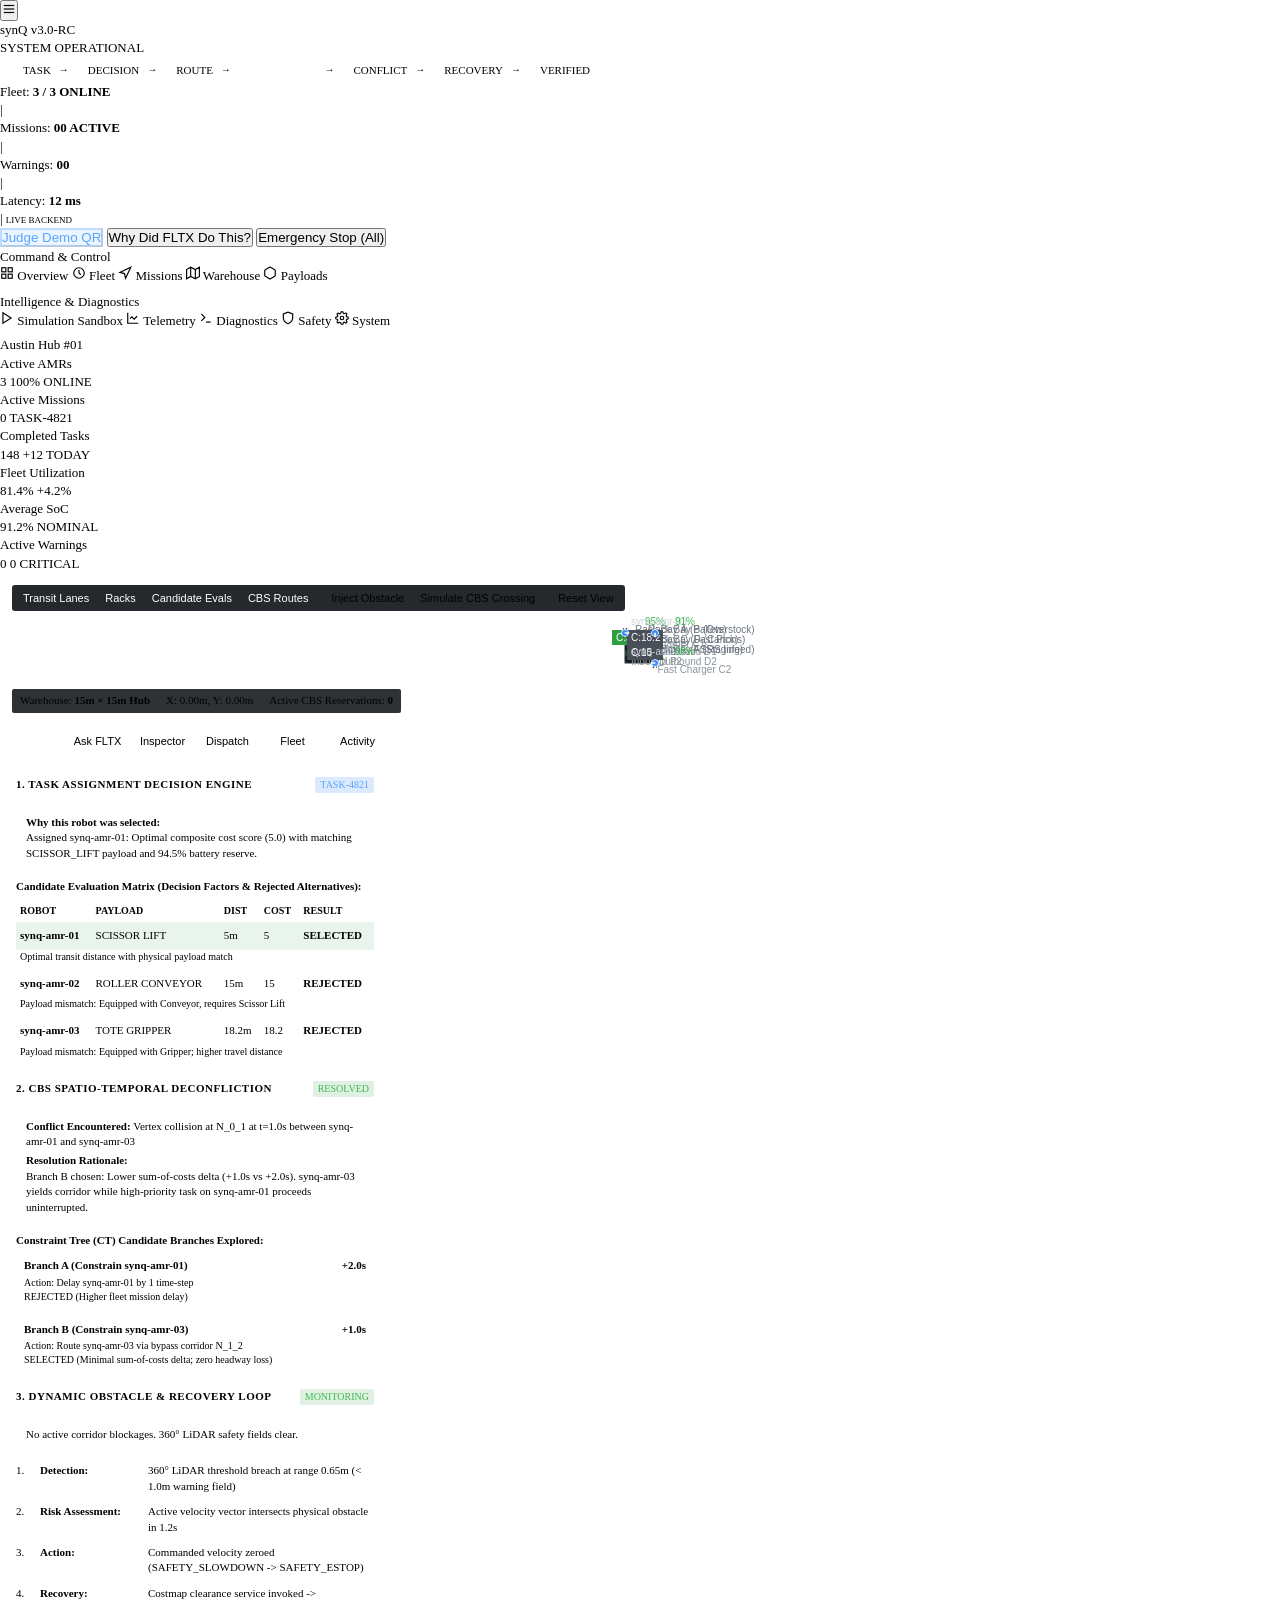
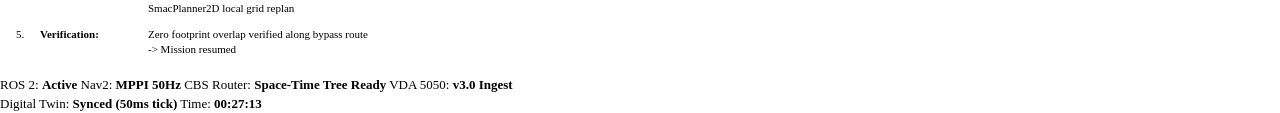
==== frontend/index.html @ 12a8b116 "feat(frontend): transform synQ into industrial robotics control center with 10 operational views, de" ====
<!DOCTYPE html>
<html lang="en">
<head>
  <meta charset="UTF-8">
  <meta name="viewport" content="width=device-width, initial-scale=1.0">
  <title>synQ — Autonomous Operations Center</title>
  <link rel="stylesheet" href="/static/css/design_system.css">
  <style>
    :root {
      /* Alias to synQ Design System Core Tokens */
      --bg-canvas: var(--synq-bg-canvas);
      --bg-header: var(--synq-bg-header);
      --bg-panel: var(--synq-bg-surface);
      --bg-subpanel: var(--synq-bg-elevated);
      --bg-map: var(--synq-bg-map);

      --border-color: var(--synq-border-default);
      --border-light: var(--synq-border-light);

      --text-main: var(--synq-text-primary);
      --text-secondary: var(--synq-text-secondary);
      --text-muted: var(--synq-text-muted);

      /* Semantic Operational Colors */
      --color-primary: var(--synq-status-active);
      --color-success: var(--synq-status-online);
      --color-warning: var(--synq-status-warning);
      --color-danger: var(--synq-status-critical);
      --color-cbs: var(--synq-status-cbs);

      /* Physical Floorplan Surfaces */
      --color-rack: var(--synq-rack-surface);
      --color-rack-border: var(--synq-rack-border);
      --color-lane: var(--synq-lane-surface);
      --color-lane-center: var(--synq-lane-centerline);

      --font-system: var(--synq-font-sans);
      --font-mono: var(--synq-font-mono);
    }

    * {
      box-sizing: border-box;
      margin: 0;
      padding: 0;
      user-select: none;
    }

    body {
      background-color: var(--bg-canvas);
      color: var(--text-main);
      font-family: var(--font-system);
      font-size: 13px;
      line-height: 1.4;
      height: 100vh;
      overflow: hidden;
      display: flex;
      flex-direction: column;
    }

    /* ------------------------------------------------------------- */
    /* 1. TOP OPERATIONAL HEADER                                     */
    /* ------------------------------------------------------------- */
    header.app-header {
      height: 48px;
      background: var(--bg-header);
      border-bottom: 1px solid var(--border-color);
      display: flex;
      align-items: center;
      justify-content: space-between;
      padding: 0 16px;
      flex-shrink: 0;
      z-index: 100;
    }

    .header-left {
      display: flex;
      align-items: center;
      gap: 16px;
    }

    .brand-title {
      font-size: 15px;
      font-weight: 700;
      color: #ffffff;
      letter-spacing: -0.2px;
    }

    .brand-sub {
      font-size: 11px;
      color: var(--text-muted);
      border-left: 1px solid var(--border-color);
      padding-left: 12px;
    }

    /* Autonomy Pipeline Tracker (TASK -> DECISION -> ROUTE -> EXECUTION -> CONFLICT -> RECOVERY -> VERIFICATION) */
    .autonomy-pipeline-strip {
      display: flex;
      align-items: center;
      background: var(--bg-canvas);
      border: 1px solid var(--border-color);
      border-radius: 4px;
      padding: 2px 4px;
      cursor: pointer;
    }

    .pipeline-step {
      display: flex;
      align-items: center;
      gap: 5px;
      padding: 3px 8px;
      font-size: 11px;
      color: var(--text-muted);
      font-weight: 500;
      position: relative;
    }

    .pipeline-step.active {
      color: #ffffff;
      font-weight: 600;
    }

    .pipeline-step.active .step-dot {
      background: var(--color-primary);
    }

    .pipeline-step.success .step-dot {
      background: var(--color-success);
    }

    .pipeline-step.alert .step-dot {
      background: var(--color-danger);
    }

    .pipeline-step.warn .step-dot {
      background: var(--color-warning);
    }

    .step-dot {
      width: 6px;
      height: 6px;
      border-radius: 50%;
      background: var(--text-muted);
    }

    .pipeline-arrow {
      color: var(--border-light);
      font-size: 10px;
    }

    .header-right {
      display: flex;
      align-items: center;
      gap: 12px;
    }

    .btn-why-fltx {
      background: var(--bg-subpanel);
      border: 1px solid var(--color-primary);
      color: #ffffff;
      font-size: 11px;
      font-weight: 600;
      padding: 6px 12px;
      border-radius: 3px;
      cursor: pointer;
      display: flex;
      align-items: center;
      gap: 6px;
    }

    .btn-why-fltx:hover {
      background: rgba(31, 111, 235, 0.2);
    }

    .btn-estop {
      background: #b02525;
      border: 1px solid #da3633;
      color: #ffffff;
      font-size: 11px;
      font-weight: 600;
      padding: 6px 12px;
      border-radius: 3px;
      cursor: pointer;
    }

    .btn-estop:hover {
      background: #8e1b1c;
    }

    .btn-estop.active {
      background: #2ea043;
      border-color: #3fb950;
    }

    /* ------------------------------------------------------------- */
    /* 2. MAIN WORKSPACE (MAP + AUTONOMY & CONTEXT PANEL)            */
    /* ------------------------------------------------------------- */
    .main-workspace {
      display: flex;
      flex: 1;
      height: calc(100vh - 48px - 26px);
      position: relative;
    }

    /* Central Warehouse Map (72% width) */
    .map-container {
      flex: 1;
      background: var(--bg-map);
      position: relative;
      overflow: hidden;
    }

    canvas#warehouseCanvas {
      width: 100%;
      height: 100%;
      display: block;
      cursor: grab;
    }

    canvas#warehouseCanvas:active {
      cursor: grabbing;
    }

    /* Map Toolstrip */
    .map-toolbar {
      position: absolute;
      top: 12px;
      left: 12px;
      background: rgba(24, 28, 32, 0.94);
      border: 1px solid var(--border-color);
      border-radius: 3px;
      display: flex;
      align-items: center;
      padding: 3px;
      z-index: 10;
    }

    .tool-btn {
      background: transparent;
      border: none;
      color: var(--text-secondary);
      font-size: 11px;
      padding: 4px 8px;
      border-radius: 2px;
      cursor: pointer;
      display: flex;
      align-items: center;
      gap: 5px;
    }

    .tool-btn:hover {
      background: var(--bg-subpanel);
      color: var(--text-main);
    }

    .tool-btn.active {
      background: var(--bg-subpanel);
      color: #ffffff;
      font-weight: 500;
    }

    .tool-sep {
      width: 1px;
      height: 14px;
      background: var(--border-color);
      margin: 0 3px;
    }

    /* Spatial Notification Toast */
    .spatial-toast {
      position: absolute;
      top: 12px;
      right: 12px;
      background: #2b1e1e;
      border: 1px solid var(--color-danger);
      color: #f85149;
      font-size: 11px;
      padding: 6px 12px;
      border-radius: 3px;
      display: none;
      align-items: center;
      gap: 8px;
      z-index: 10;
    }

    .map-footer-hud {
      position: absolute;
      bottom: 10px;
      left: 12px;
      font-size: 11px;
      color: var(--text-muted);
      background: rgba(24, 28, 32, 0.9);
      padding: 4px 8px;
      border-radius: 2px;
      border: 1px solid var(--border-color);
      pointer-events: none;
      display: flex;
      gap: 16px;
    }

    /* ------------------------------------------------------------- */
    /* 3. RIGHT OPERATIONS & AUTONOMY PANEL                          */
    /* ------------------------------------------------------------- */
    aside.operations-panel {
      width: 390px;
      background: var(--bg-panel);
      border-left: 1px solid var(--border-color);
      display: flex;
      flex-direction: column;
      flex-shrink: 0;
      z-index: 20;
    }

    .panel-tabs {
      height: 38px;
      background: var(--bg-header);
      border-bottom: 1px solid var(--border-color);
      display: flex;
    }

    .tab-btn {
      flex: 1;
      background: transparent;
      border: none;
      border-bottom: 2px solid transparent;
      color: var(--text-secondary);
      font-size: 11px;
      font-weight: 500;
      cursor: pointer;
      display: flex;
      align-items: center;
      justify-content: center;
      transition: all 0.1s ease;
    }

    .tab-btn:hover {
      color: var(--text-main);
    }

    .tab-btn.active {
      color: #ffffff;
      background: var(--bg-panel);
      border-bottom-color: var(--color-primary);
      font-weight: 600;
    }

    .panel-body {
      flex: 1;
      overflow-y: auto;
      padding: 16px;
      display: flex;
      flex-direction: column;
      gap: 16px;
    }

    /* Section Styling */
    .sec-header {
      display: flex;
      justify-content: space-between;
      align-items: center;
      padding-bottom: 6px;
      border-bottom: 1px solid var(--border-color);
      margin-bottom: 8px;
    }

    .sec-title {
      font-size: 11px;
      font-weight: 600;
      text-transform: uppercase;
      color: var(--text-secondary);
      letter-spacing: 0.5px;
    }

    .badge-status {
      font-size: 10px;
      padding: 1px 5px;
      border-radius: 2px;
      font-weight: 500;
    }

    .badge-status.idle { background: rgba(46, 160, 67, 0.15); color: #3fb950; }
    .badge-status.nav { background: rgba(31, 111, 235, 0.15); color: #58a6ff; }
    .badge-status.estop { background: rgba(207, 34, 46, 0.15); color: #f85149; }
    .badge-status.warn { background: rgba(210, 153, 34, 0.15); color: #d29922; }

    /* Decision Factors Table & Rationale Boxes */
    .decision-callout-box {
      background: var(--bg-canvas);
      border: 1px solid var(--border-color);
      border-left: 3px solid var(--color-primary);
      padding: 8px 10px;
      border-radius: 2px;
      font-size: 12px;
      margin-bottom: 10px;
    }

    .decision-callout-box.alert {
      border-left-color: var(--color-danger);
    }

    .decision-callout-box.cbs {
      border-left-color: var(--color-cbs);
    }

    .decision-summary-text {
      color: var(--text-main);
      line-height: 1.4;
      font-size: 11px;
    }

    table.matrix-table {
      width: 100%;
      border-collapse: collapse;
      font-size: 11px;
      margin-top: 6px;
    }

    table.matrix-table th {
      text-align: left;
      font-size: 10px;
      color: var(--text-muted);
      padding: 4px;
      border-bottom: 1px solid var(--border-color);
      text-transform: uppercase;
    }

    table.matrix-table td {
      padding: 6px 4px;
      border-bottom: 1px solid var(--border-color);
      color: var(--text-main);
    }

    tr.matrix-selected {
      background: rgba(46, 160, 67, 0.1);
    }

    tr.matrix-rejected {
      color: var(--text-muted);
    }

    /* Property Row List */
    .prop-row {
      display: flex;
      justify-content: space-between;
      align-items: baseline;
      padding: 3px 0;
      font-size: 12px;
    }

    .prop-name { color: var(--text-secondary); }
    .prop-val { font-family: var(--font-mono); font-size: 11px; font-weight: 500; }

    /* Form Inputs */
    .field-label {
      font-size: 11px;
      color: var(--text-secondary);
      margin-bottom: 4px;
      display: block;
    }

    .select-input {
      width: 100%;
      background: var(--bg-canvas);
      border: 1px solid var(--border-color);
      color: var(--text-main);
      padding: 6px 8px;
      font-size: 12px;
      border-radius: 3px;
      outline: none;
      margin-bottom: 10px;
    }

    .btn-submit-action {
      width: 100%;
      background: var(--color-primary);
      border: 1px solid #388bfd;
      color: #ffffff;
      font-size: 12px;
      font-weight: 600;
      padding: 8px 12px;
      border-radius: 3px;
      cursor: pointer;
      text-align: center;
      margin-top: 8px;
    }

    .btn-submit-action:hover {
      background: #388bfd;
    }

    /* Operational Feed */
    .feed-stream {
      display: flex;
      flex-direction: column;
      gap: 6px;
    }

    .feed-item {
      display: flex;
      gap: 8px;
      font-size: 11px;
      padding: 4px 0;
      border-bottom: 1px solid var(--border-color);
    }

    .feed-time { font-family: var(--font-mono); color: var(--text-muted); width: 34px; flex-shrink: 0; }
    .feed-actor { font-weight: 600; color: var(--text-main); width: 60px; flex-shrink: 0; }
    .feed-text { color: var(--text-secondary); flex: 1; }

    /* Bottom Strip */
    footer.app-footer {
      height: 26px;
      background: var(--bg-header);
      border-top: 1px solid var(--border-color);
      display: flex;
      align-items: center;
      justify-content: space-between;
      padding: 0 16px;
      font-size: 11px;
      color: var(--text-muted);
      flex-shrink: 0;
      z-index: 100;
    }
  </style>
</head>
<body>
  <div id="synqAppRoot">

    <!-- 1. TOP OPERATIONAL HEADER -->
    <header class="synq-topbar">
      <div class="topbar-left">
        <button class="sidebar-toggle-btn" title="Toggle Sidebar" onclick="toggleSidebar()">
          <svg width="14" height="14" viewBox="0 0 24 24" fill="none" stroke="currentColor" stroke-width="2"><line x1="3" y1="12" x2="21" y2="12"></line><line x1="3" y1="6" x2="21" y2="6"></line><line x1="3" y1="18" x2="21" y2="18"></line></svg>
        </button>
        <div class="brand-block">
          <span class="brand-logo-text">synQ</span>
          <span class="brand-env-badge">v3.0-RC</span>
        </div>
        <span class="synq-badge online" id="topbarStatusPill"><span class="synq-badge-dot"></span>SYSTEM OPERATIONAL</span>

        <!-- Autonomy Loop Pipeline Strip -->
        <div class="autonomy-pipeline-strip" title="Click to inspect current Autonomy Loop decision state" onclick="navigateTo('overview'); setPanelTab('autonomy');">
          <div class="pipeline-step" id="step-task"><div class="step-dot"></div><span>TASK</span></div>
          <span class="pipeline-arrow">→</span>
          <div class="pipeline-step" id="step-decision"><div class="step-dot"></div><span>DECISION</span></div>
          <span class="pipeline-arrow">→</span>
          <div class="pipeline-step" id="step-route"><div class="step-dot"></div><span>ROUTE</span></div>
          <span class="pipeline-arrow">→</span>
          <div class="pipeline-step active" id="step-exec"><div class="step-dot"></div><span>EXECUTION</span></div>
          <span class="pipeline-arrow">→</span>
          <div class="pipeline-step" id="step-conflict"><div class="step-dot"></div><span>CONFLICT</span></div>
          <span class="pipeline-arrow">→</span>
          <div class="pipeline-step" id="step-recovery"><div class="step-dot"></div><span>RECOVERY</span></div>
          <span class="pipeline-arrow">→</span>
          <div class="pipeline-step" id="step-verify"><div class="step-dot"></div><span>VERIFIED</span></div>
        </div>
      </div>

      <!-- Topbar Telemetry Strip -->
      <div class="topbar-telemetry-strip">
        <div class="topbar-metric-item">Fleet: <strong id="topbarFleetStatus">3 / 3 ONLINE</strong></div>
        <span style="color: var(--synq-border-default);">|</span>
        <div class="topbar-metric-item">Missions: <strong id="topbarActiveMissions">01 ACTIVE</strong></div>
        <span style="color: var(--synq-border-default);">|</span>
        <div class="topbar-metric-item">Warnings: <strong id="topbarWarnings" style="color: var(--synq-status-online);">00</strong></div>
        <span style="color: var(--synq-border-default);">|</span>
        <div class="topbar-metric-item">Latency: <strong id="topbarLatency">12 ms</strong></div>
        <span style="color: var(--synq-border-default);">|</span>
        <span class="synq-badge active" style="font-size: 9px;">LIVE BACKEND</span>
      </div>

      <div class="topbar-right">
        <button class="synq-btn" style="background: rgba(88,166,255,0.12); color: #58a6ff; border-color: rgba(88,166,255,0.3);" onclick="openDemoQrModal()">
          <span>Judge Demo QR</span>
        </button>
        <button class="synq-btn" onclick="navigateTo('overview'); openWhyFLTXDrawer();">
          <span>Why Did FLTX Do This?</span>
        </button>
        <button class="synq-btn btn-danger" id="btnEstop" onclick="toggleGlobalEstop()">
          <span id="estopLabel">Emergency Stop (All)</span>
        </button>
      </div>
    </header>

    <!-- 2. MAIN WORKSPACE WITH COLLAPSIBLE SIDEBAR -->
    <div class="synq-body-container">

      <!-- Navigation Sidebar -->
      <aside class="synq-sidebar" id="appSidebar">
        <div class="sidebar-nav-section">
          <div class="sidebar-nav-header">Command & Control</div>
          <a class="nav-item active" data-route="overview" onclick="navigateTo('overview')">
            <span class="nav-icon">
              <svg width="14" height="14" viewBox="0 0 24 24" fill="none" stroke="currentColor" stroke-width="2"><rect x="3" y="3" width="7" height="7"></rect><rect x="14" y="3" width="7" height="7"></rect><rect x="14" y="14" width="7" height="7"></rect><rect x="3" y="14" width="7" height="7"></rect></svg>
            </span>
            <span class="nav-label">Overview</span>
          </a>
          <a class="nav-item" data-route="fleet" onclick="navigateTo('fleet')">
            <span class="nav-icon">
              <svg width="14" height="14" viewBox="0 0 24 24" fill="none" stroke="currentColor" stroke-width="2"><circle cx="12" cy="12" r="9"></circle><path d="M12 7v5l3 3"></path></svg>
            </span>
            <span class="nav-label">Fleet</span>
          </a>
          <a class="nav-item" data-route="missions" onclick="navigateTo('missions')">
            <span class="nav-icon">
              <svg width="14" height="14" viewBox="0 0 24 24" fill="none" stroke="currentColor" stroke-width="2"><polygon points="3 11 22 2 13 21 11 13 3 11"></polygon></svg>
            </span>
            <span class="nav-label">Missions</span>
          </a>
          <a class="nav-item" data-route="warehouse" onclick="navigateTo('warehouse')">
            <span class="nav-icon">
              <svg width="14" height="14" viewBox="0 0 24 24" fill="none" stroke="currentColor" stroke-width="2"><polygon points="1 6 1 22 8 18 16 22 23 18 23 2 16 6 8 2 1 6"></polygon><line x1="8" y1="2" x2="8" y2="18"></line><line x1="16" y1="6" x2="16" y2="22"></line></svg>
            </span>
            <span class="nav-label">Warehouse</span>
          </a>
          <a class="nav-item" data-route="payloads" onclick="navigateTo('payloads')">
            <span class="nav-icon">
              <svg width="14" height="14" viewBox="0 0 24 24" fill="none" stroke="currentColor" stroke-width="2"><path d="M21 16V8a2 2 0 0 0-1-1.73l-7-4a2 2 0 0 0-2 0l-7 4A2 2 0 0 0 3 8v8a2 2 0 0 0 1 1.73l7 4a2 2 0 0 0 2 0l7-4A2 2 0 0 0 21 16z"></path></svg>
            </span>
            <span class="nav-label">Payloads</span>
          </a>

          <div class="sidebar-nav-header" style="margin-top: 8px;">Intelligence & Diagnostics</div>
          <a class="nav-item" data-route="simulation" onclick="navigateTo('simulation')">
            <span class="nav-icon">
              <svg width="14" height="14" viewBox="0 0 24 24" fill="none" stroke="currentColor" stroke-width="2"><polygon points="5 3 19 12 5 21 5 3"></polygon></svg>
            </span>
            <span class="nav-label">Simulation Sandbox</span>
          </a>
          <a class="nav-item" data-route="telemetry" onclick="navigateTo('telemetry')">
            <span class="nav-icon">
              <svg width="14" height="14" viewBox="0 0 24 24" fill="none" stroke="currentColor" stroke-width="2"><path d="M3 3v18h18"></path><path d="m19 9-5 5-4-4-3 3"></path></svg>
            </span>
            <span class="nav-label">Telemetry</span>
          </a>
          <a class="nav-item" data-route="diagnostics" onclick="navigateTo('diagnostics')">
            <span class="nav-icon">
              <svg width="14" height="14" viewBox="0 0 24 24" fill="none" stroke="currentColor" stroke-width="2"><polyline points="4 17 10 11 4 5"></polyline><line x1="12" y1="19" x2="20" y2="19"></line></svg>
            </span>
            <span class="nav-label">Diagnostics</span>
          </a>
          <a class="nav-item" data-route="safety" onclick="navigateTo('safety')">
            <span class="nav-icon">
              <svg width="14" height="14" viewBox="0 0 24 24" fill="none" stroke="currentColor" stroke-width="2"><path d="M12 22s8-4 8-10V5l-8-3-8 3v7c0 6 8 10 8 10z"></path></svg>
            </span>
            <span class="nav-label">Safety</span>
          </a>
          <a class="nav-item" data-route="settings" onclick="navigateTo('settings')">
            <span class="nav-icon">
              <svg width="14" height="14" viewBox="0 0 24 24" fill="none" stroke="currentColor" stroke-width="2"><circle cx="12" cy="12" r="3"></circle><path d="M19.4 15a1.65 1.65 0 0 0 .33 1.82l.06.06a2 2 0 0 1 0 2.83 2 2 0 0 1-2.83 0l-.06-.06a1.65 1.65 0 0 0-1.82-.33 1.65 1.65 0 0 0-1 1.51V21a2 2 0 0 1-2 2 2 2 0 0 1-2-2v-.09A1.65 1.65 0 0 0 9 19.4a1.65 1.65 0 0 0-1.82.33l-.06.06a2 2 0 0 1-2.83 0 2 2 0 0 1 0-2.83l.06-.06a1.65 1.65 0 0 0 .33-1.82 1.65 1.65 0 0 0-1.51-1H3a2 2 0 0 1-2-2 2 2 0 0 1 2-2h.09A1.65 1.65 0 0 0 4.6 9a1.65 1.65 0 0 0-.33-1.82l-.06-.06a2 2 0 0 1 0-2.83 2 2 0 0 1 2.83 0l.06.06a1.65 1.65 0 0 0 1.82.33H9a1.65 1.65 0 0 0 1-1.51V3a2 2 0 0 1 2-2 2 2 0 0 1 2 2v.09a1.65 1.65 0 0 0 1 1.51 1.65 1.65 0 0 0 1.82-.33l.06-.06a2 2 0 0 1 2.83 0 2 2 0 0 1 0 2.83l-.06.06a1.65 1.65 0 0 0-.33 1.82V9a1.65 1.65 0 0 0 1.51 1H21a2 2 0 0 1 2 2 2 2 0 0 1-2 2h-.09a1.65 1.65 0 0 0-1.51 1z"></path></svg>
            </span>
            <span class="nav-label">System</span>
          </a>
        </div>

        <div class="sidebar-footer">
          <div style="width: 6px; height: 6px; border-radius: 50%; background: var(--synq-status-online);"></div>
          <span class="nav-label">Austin Hub #01</span>
        </div>
      </aside>

      <!-- 3. MULTI-VIEW MAIN CONTAINER -->
      <main class="synq-main-view">

        <!-- VIEW 1: OVERVIEW (HERO DIGITAL TWIN + KPI RIBBON + CONTEXT PANEL) -->
        <div class="view-page active" id="view-overview">
          <div class="view-overview-layout">

            <!-- KPI Ribbon -->
            <div class="overview-top-kpis">
              <div class="kpi-tile">
                <span class="kpi-label">Active AMRs</span>
                <div class="kpi-value-row">
                  <span class="kpi-value" id="kpiActiveRobots">3</span>
                  <span class="kpi-delta pos">100% ONLINE</span>
                </div>
              </div>
              <div class="kpi-tile">
                <span class="kpi-label">Active Missions</span>
                <div class="kpi-value-row">
                  <span class="kpi-value" id="kpiActiveMissions">1</span>
                  <span class="kpi-delta neu" id="kpiTaskName">TASK-4821</span>
                </div>
              </div>
              <div class="kpi-tile">
                <span class="kpi-label">Completed Tasks</span>
                <div class="kpi-value-row">
                  <span class="kpi-value" id="kpiCompletedTasks">148</span>
                  <span class="kpi-delta pos">+12 TODAY</span>
                </div>
              </div>
              <div class="kpi-tile">
                <span class="kpi-label">Fleet Utilization</span>
                <div class="kpi-value-row">
                  <span class="kpi-value" id="kpiUtilization">81.4%</span>
                  <span class="kpi-delta pos">+4.2%</span>
                </div>
              </div>
              <div class="kpi-tile">
                <span class="kpi-label">Average SoC</span>
                <div class="kpi-value-row">
                  <span class="kpi-value" id="kpiAvgBattery">91.2%</span>
                  <span class="kpi-delta pos">NOMINAL</span>
                </div>
              </div>
              <div class="kpi-tile">
                <span class="kpi-label">Active Warnings</span>
                <div class="kpi-value-row">
                  <span class="kpi-value" id="kpiWarnings">0</span>
                  <span class="kpi-delta pos">0 CRITICAL</span>
                </div>
              </div>
            </div>

            <!-- Central Hero Map & Right Panel Workspace -->
            <div class="overview-workspace">

              <!-- Warehouse Map -->
              <section class="map-container" id="mapContainer">
                <canvas id="warehouseCanvas"></canvas>

                <!-- Autonomy Visualization Toolbar -->
                <div class="map-toolbar">
                  <button class="tool-btn active" id="btnToggleLanes" onclick="toggleLayer('lanes')">Transit Lanes</button>
                  <button class="tool-btn active" id="btnToggleRacks" onclick="toggleLayer('racks')">Racks</button>
                  <button class="tool-btn active" id="btnToggleEvaluations" onclick="toggleLayer('evaluations')">Candidate Evals</button>
                  <button class="tool-btn active" id="btnToggleRoutes" onclick="toggleLayer('routes')">CBS Routes</button>
                  <div class="tool-sep"></div>
                  <button class="tool-btn" id="btnSimObstacle" onclick="toggleObstaclePlacement()">Inject Obstacle</button>
                  <button class="tool-btn" id="btnSimConflict" onclick="triggerCbsConflictScenario()">Simulate CBS Crossing</button>
                  <div class="tool-sep"></div>
                  <button class="tool-btn" onclick="resetMapCamera()">Reset View</button>
                </div>

                <div class="spatial-toast" id="spatialToast">
                  <span id="spatialToastMsg">Autonomy Event</span>
                </div>

                <div class="map-footer-hud">
                  <span>Warehouse: <strong>15m × 15m Hub</strong></span>
                  <span id="legendCoords">X: 0.00m, Y: 0.00m</span>
                  <span>Active CBS Reservations: <strong id="valReservationsCount">0</strong></span>
                </div>
              </section>

              <!-- Contextual Right Panel -->
              <aside class="operations-panel">
                <div class="panel-tabs">
                  <button class="tab-btn active" id="tabBtnAutonomy" onclick="setPanelTab('autonomy')">Autonomy Loop</button>
                  <button class="tab-btn" id="tabBtnAgent" onclick="setPanelTab('agent')">Ask FLTX</button>
                  <button class="tab-btn" id="tabBtnInspector" onclick="setPanelTab('inspector')">Inspector</button>
                  <button class="tab-btn" id="tabBtnDispatch" onclick="setPanelTab('dispatch')">Dispatch</button>
                  <button class="tab-btn" id="tabBtnFleet" onclick="setPanelTab('fleet')">Fleet</button>
                  <button class="tab-btn" id="tabBtnTimeline" onclick="setPanelTab('timeline')">Activity</button>
                </div>

                <div class="panel-body" id="panelBody">
                  <!-- Dynamically rendered -->
                </div>
              </aside>

            </div>
          </div>
        </div>

        <!-- VIEW 2: FLEET MATRIX VIEW -->
        <div class="view-page" id="view-fleet">
          <div class="synq-view-container" id="fleetViewContainer">
            <!-- Dynamically populated in renderFleetView() -->
          </div>
        </div>

        <!-- VIEW 3: MISSIONS BOARD VIEW -->
        <div class="view-page" id="view-missions">
          <div class="synq-view-container" id="missionsViewContainer">
            <!-- Dynamically populated in renderMissionsView() -->
          </div>
        </div>

        <!-- VIEW 4: WAREHOUSE TOPOLOGY VIEW -->
        <div class="view-page" id="view-warehouse">
          <div class="synq-view-container" id="warehouseViewContainer">
            <!-- Dynamically populated in renderWarehouseView() -->
          </div>
        </div>

        <!-- VIEW 5: PAYLOAD SPECIFICATIONS VIEW -->
        <div class="view-page" id="view-payloads">
          <div class="synq-view-container" id="payloadsViewContainer">
            <!-- Dynamically populated in renderPayloadsView() -->
          </div>
        </div>

        <!-- VIEW 6: SIMULATION & WHAT-IF VIEW -->
        <div class="view-page" id="view-simulation">
          <div class="synq-view-container" id="simulationViewContainer">
            <!-- Dynamically populated in renderSimulationView() -->
          </div>
        </div>

        <!-- VIEW 7: TELEMETRY CHARTS VIEW -->
        <div class="view-page" id="view-telemetry">
          <div class="synq-view-container" id="telemetryViewContainer">
            <!-- Dynamically populated in renderTelemetryView() -->
          </div>
        </div>

        <!-- VIEW 8: DIAGNOSTICS & SYSTEM LOGS VIEW -->
        <div class="view-page" id="view-diagnostics">
          <div class="synq-view-container" id="diagnosticsViewContainer">
            <!-- Dynamically populated in renderDiagnosticsView() -->
          </div>
        </div>

        <!-- VIEW 9: SAFETY & HARDWARE INTERLOCKS VIEW -->
        <div class="view-page" id="view-safety">
          <div class="synq-view-container" id="safetyViewContainer">
            <!-- Dynamically populated in renderSafetyView() -->
          </div>
        </div>

        <!-- VIEW 10: SETTINGS & GATEWAY VIEW -->
        <div class="view-page" id="view-settings">
          <div class="synq-view-container" id="settingsViewContainer">
            <!-- Dynamically populated in renderSettingsView() -->
          </div>
        </div>

      </main>
    </div>

    <!-- 4. BOTTOM STRIP -->
    <footer class="synq-footer">
      <div class="footer-segment">
        <span>ROS 2: <strong>Active</strong></span>
        <span>Nav2: <strong>MPPI 50Hz</strong></span>
        <span>CBS Router: <strong>Space-Time Tree Ready</strong></span>
        <span>VDA 5050: <strong>v3.0 Ingest</strong></span>
      </div>
      <div class="footer-segment">
        <span>Digital Twin: <strong>Synced (50ms tick)</strong></span>
        <span>Time: <strong id="stripTime">00:00:00</strong></span>
      </div>
    </footer>

  </div>

  <script src="/static/js/views.js"></script>
  <script>
    /* ============================================================= */
    /* 0. APPLICATION ROUTER & VIEW CONTROLLER                       */
    /* ============================================================= */

    let currentRoute = "overview";

    function toggleSidebar() {
      const sb = document.getElementById("appSidebar");
      if (sb) {
        sb.classList.toggle("collapsed");
        setTimeout(resizeCanvas, 220);
      }
    }

    function navigateTo(route) {
      currentRoute = route;

      // Update sidebar active state
      document.querySelectorAll(".nav-item").forEach(item => {
        item.classList.toggle("active", item.getAttribute("data-route") === route);
      });

      // Update active view page
      document.querySelectorAll(".view-page").forEach(page => {
        page.classList.remove("active");
      });

      const targetPage = document.getElementById(`view-${route}`);
      if (targetPage) {
        targetPage.classList.add("active");
      }

      // Trigger view renderers
      if (route === "overview") {
        setTimeout(resizeCanvas, 50);
      } else if (route === "fleet" && typeof renderFleetView === "function") {
        renderFleetView();
      } else if (route === "missions" && typeof renderMissionsView === "function") {
        renderMissionsView();
      } else if (route === "warehouse" && typeof renderWarehouseView === "function") {
        renderWarehouseView();
      } else if (route === "payloads" && typeof renderPayloadsView === "function") {
        renderPayloadsView();
      } else if (route === "simulation" && typeof renderSimulationView === "function") {
        renderSimulationView();
      } else if (route === "telemetry" && typeof renderTelemetryView === "function") {
        renderTelemetryView();
      } else if (route === "diagnostics" && typeof renderDiagnosticsView === "function") {
        renderDiagnosticsView();
      } else if (route === "safety" && typeof renderSafetyView === "function") {
        renderSafetyView();
      } else if (route === "settings" && typeof renderSettingsView === "function") {
        renderSettingsView();
      }
    }

    /* ============================================================= */
    /* REALISTIC SPATIAL MODEL & AUTONOMY STATE                      */
    /* ============================================================= */

    const WAREHOUSE = {
      width: 15.0,
      height: 15.0,
      racks: [
        { id: "A", x: 2.0, y: 1.8, w: 4.5, h: 1.4, name: "Rack Bay A (Pallets)" },
        { id: "B", x: 8.5, y: 1.8, w: 4.5, h: 1.4, name: "Rack Bay B (Overstock)" },
        { id: "C", x: 2.0, y: 6.8, w: 4.5, h: 1.4, name: "Rack Bay C (Fast Pick)" },
        { id: "D", x: 8.5, y: 6.8, w: 4.5, h: 1.4, name: "Rack Bay D (Cartons)" },
        { id: "E", x: 2.0, y: 11.8, w: 4.5, h: 1.4, name: "Rack Bay E (ASRS Infeed)" },
        { id: "F", x: 8.5, y: 11.8, w: 4.5, h: 1.4, name: "Rack Bay F (Staging)" }
      ],
      zones: [
        { id: "PICK-1", type: "PICK", x: 0.0, y: 4.0, w: 1.8, h: 2.0, label: "Inbound P1" },
        { id: "PICK-2", type: "PICK", x: 0.0, y: 9.0, w: 1.8, h: 2.0, label: "Inbound P2" },
        { id: "DROP-1", type: "DROP", x: 13.2, y: 4.0, w: 1.8, h: 2.0, label: "Outbound D1" },
        { id: "DROP-2", type: "DROP", x: 13.2, y: 9.0, w: 1.8, h: 2.0, label: "Outbound D2" },
        { id: "CHG-1", type: "CHARGE", x: 0.2, y: 0.2, w: 1.6, h: 1.6, label: "Fast Charger C1" },
        { id: "CHG-2", type: "CHARGE", x: 13.2, y: 13.2, w: 1.6, h: 1.6, label: "Fast Charger C2" }
      ]
    };

    const ROADMAP_NODES = {};
    for (let r = 0; r < 4; r++) {
      for (let c = 0; c < 4; c++) {
        const id = `N_${r}_${c}`;
        ROADMAP_NODES[id] = { id, r, c, x: c * 5.0, y: r * 5.0 };
      }
    }

    const ROADMAP_EDGES = [];
    for (let r = 0; r < 4; r++) {
      for (let c = 0; c < 4; c++) {
        const cur = `N_${r}_${c}`;
        if (c < 3) ROADMAP_EDGES.push({ u: cur, v: `N_${r}_${c+1}` });
        if (r < 3) ROADMAP_EDGES.push({ u: cur, v: `N_${r+1}_${c}` });
      }
    }

    const ROBOTS = {
      "synq-amr-01": {
        id: "synq-amr-01",
        status: "Idle",
        battery: 94.5,
        payload: "SCISSOR_LIFT",
        payloadPosition: 0.0,
        mission: "—",
        pickup: "—",
        destination: "—",
        eta: "—",
        speed: 0.0,
        x: 0.0,
        y: 0.0,
        heading: 0,
        route: [],
        serial: "SN-SYNQ-2026-001",
        rosNode: "/synq_amr_01/lifecycle_amr (ACTIVE)",
        ekfCovariance: "0.012 m² (CONVERGED)"
      },
      "synq-amr-02": {
        id: "synq-amr-02",
        status: "Idle",
        battery: 88.0,
        payload: "ROLLER_CONVEYOR",
        payloadPosition: 0.0,
        mission: "—",
        pickup: "—",
        destination: "—",
        eta: "—",
        speed: 0.0,
        x: 15.0,
        y: 15.0,
        heading: 180,
        route: [],
        serial: "SN-SYNQ-2026-002",
        rosNode: "/synq_amr_02/lifecycle_amr (ACTIVE)",
        ekfCovariance: "0.018 m² (CONVERGED)"
      },
      "synq-amr-03": {
        id: "synq-amr-03",
        status: "Idle",
        battery: 91.2,
        payload: "TOTE_GRIPPER",
        payloadPosition: 0.0,
        mission: "—",
        pickup: "—",
        destination: "—",
        eta: "—",
        speed: 0.0,
        x: 15.0,
        y: 0.0,
        heading: 90,
        route: [],
        serial: "SN-SYNQ-2026-003",
        rosNode: "/synq_amr_03/lifecycle_amr (ACTIVE)",
        ekfCovariance: "0.011 m² (CONVERGED)"
      }
    };

    // FIRST-CLASS AUTONOMY STATE RECORD ("Why Did FLTX Do This?")
    let AUTONOMY_REASONING = {
      currentStage: "EXECUTION", // TASK, DECISION, ROUTE, EXECUTION, CONFLICT, RECOVERY, VERIFIED
      latestTask: {
        orderId: "TASK-4821",
        pickup: "N_1_1 (Rack Bay B)",
        destination: "N_2_2 (Drop D2)",
        payloadRequired: "SCISSOR_LIFT",
        priority: 1
      },
      latestDecision: {
        selectedRobot: "synq-amr-01",
        rationale: "Assigned synq-amr-01: Optimal composite cost score (5.0) with matching SCISSOR_LIFT payload and 94.5% battery reserve.",
        candidates: [
          {
            id: "synq-amr-01",
            payload: "SCISSOR_LIFT",
            match: true,
            dist: 5.0,
            battery: 94.5,
            costScore: 5.0,
            outcome: "SELECTED",
            reason: "Optimal transit distance with physical payload match"
          },
          {
            id: "synq-amr-02",
            payload: "ROLLER_CONVEYOR",
            match: false,
            dist: 15.0,
            battery: 88.0,
            costScore: 15.0,
            outcome: "REJECTED",
            reason: "Payload mismatch: Equipped with Conveyor, requires Scissor Lift"
          },
          {
            id: "synq-amr-03",
            payload: "TOTE_GRIPPER",
            match: false,
            dist: 18.2,
            battery: 91.2,
            costScore: 18.2,
            outcome: "REJECTED",
            reason: "Payload mismatch: Equipped with Gripper; higher travel distance"
          }
        ]
      },
      latestCBS: {
        status: "RESOLVED",
        conflictDetected: "Vertex collision at N_0_1 at t=1.0s between synq-amr-01 and synq-amr-03",
        conflictType: "VERTEX_CONFLICT",
        location: "Node N_0_1 (Intersection)",
        branchesEvaluated: [
          {
            branch: "Branch A (Constrain synq-amr-01)",
            action: "Delay synq-amr-01 by 1 time-step",
            costDelta: "+2.0s",
            outcome: "REJECTED (Higher fleet mission delay)"
          },
          {
            branch: "Branch B (Constrain synq-amr-03)",
            action: "Route synq-amr-03 via bypass corridor N_1_2",
            costDelta: "+1.0s",
            outcome: "SELECTED (Minimal sum-of-costs delta; zero headway loss)"
          }
        ],
        whyChosen: "Branch B chosen: Lower sum-of-costs delta (+1.0s vs +2.0s). synq-amr-03 yields corridor while high-priority task on synq-amr-01 proceeds uninterrupted."
      },
      latestObstacleRecovery: {
        active: false,
        obstacleLocation: null,
        steps: [
          { step: "Detection", detail: "360° LiDAR threshold breach at range 0.65m (< 1.0m warning field)" },
          { step: "Risk Assessment", detail: "Active velocity vector intersects physical obstacle in 1.2s" },
          { step: "Action", detail: "Commanded velocity zeroed (SAFETY_SLOWDOWN -> SAFETY_ESTOP)" },
          { step: "Recovery", detail: "Costmap clearance service invoked -> SmacPlanner2D local grid replan" },
          { step: "Verification", detail: "Zero footprint overlap verified along bypass route -> Mission resumed" }
        ]
      }
    };

    let selectedRobotId = "synq-amr-01";
    let activeTab = "autonomy";
    let isEstopActive = false;
    let obstacleMode = false;
    let obstacles = [];
    let conflictMarker = null;

    const layers = {
      lanes: true,
      racks: true,
      evaluations: true,
      routes: true
    };

    let camera = { x: 0, y: 0, zoom: 1.0, dragging: false, startX: 0, startY: 0 };

    const ACTIVITIES = [
      { time: "00:10", robot: "synq-amr-01", msg: "Mission TASK-4821 assigned via Decision Engine (Cost: 5.0)" },
      { time: "00:09", robot: "CBS Router", msg: "Constraint Tree deconfliction: synq-amr-03 assigned bypass corridor" },
      { time: "00:08", robot: "FMS", msg: "Topological roadmap synced. Zero active edge locks." }
    ];

    function logEvent(robot, msg) {
      const d = new Date();
      const timeStr = `${String(d.getHours()).padStart(2, '0')}:${String(d.getMinutes()).padStart(2, '0')}`;
      ACTIVITIES.unshift({ time: timeStr, robot, msg });
      if (ACTIVITIES.length > 50) ACTIVITIES.pop();
      if (activeTab === "timeline") renderPanel();
    }

    /* ============================================================= */
    /* 2. SPATIAL MAP RENDERER (DECISION VISUALIZATION)              */
    /* ============================================================= */

    const canvas = document.getElementById("warehouseCanvas");
    const ctx = canvas.getContext("2d");

    function resizeCanvas() {
      const container = document.getElementById("mapContainer");
      canvas.width = container.clientWidth;
      canvas.height = container.clientHeight;
    }
    window.addEventListener("resize", resizeCanvas);
    resizeCanvas();

    function resetMapCamera() {
      camera.x = 0;
      camera.y = 0;
      camera.zoom = 1.0;
    }

    function getTransform() {
      const pad = 60;
      const baseScale = Math.min((canvas.width - pad * 2) / WAREHOUSE.width, (canvas.height - pad * 2) / WAREHOUSE.height);
      const scale = baseScale * camera.zoom;
      const originX = (canvas.width - WAREHOUSE.width * scale) / 2 + camera.x;
      const originY = (canvas.height - WAREHOUSE.height * scale) / 2 + camera.y;
      return { originX, originY, scale };
    }

    function toScreen(wx, wy) {
      const { originX, originY, scale } = getTransform();
      return { x: originX + wx * scale, y: originY + wy * scale };
    }

    function toWorld(sx, sy) {
      const { originX, originY, scale } = getTransform();
      return { x: (sx - originX) / scale, y: (sy - originY) / scale };
    }

    function renderMap() {
      ctx.clearRect(0, 0, canvas.width, canvas.height);
      const { originX, originY, scale } = getTransform();

      // Warehouse Slab
      ctx.fillStyle = "#15181c";
      ctx.fillRect(originX, originY, WAREHOUSE.width * scale, WAREHOUSE.height * scale);
      ctx.strokeStyle = "#272c33";
      ctx.lineWidth = 1;
      ctx.strokeRect(originX, originY, WAREHOUSE.width * scale, WAREHOUSE.height * scale);

      // Metric Grid
      ctx.strokeStyle = "rgba(255, 255, 255, 0.02)";
      ctx.lineWidth = 1;
      for (let m = 1; m < WAREHOUSE.width; m++) {
        const p1 = toScreen(m, 0);
        const p2 = toScreen(m, WAREHOUSE.height);
        ctx.beginPath();
        ctx.moveTo(p1.x, p1.y);
        ctx.lineTo(p2.x, p2.y);
        ctx.stroke();
      }
      for (let m = 1; m < WAREHOUSE.height; m++) {
        const p1 = toScreen(0, m);
        const p2 = toScreen(WAREHOUSE.width, m);
        ctx.beginPath();
        ctx.moveTo(p1.x, p1.y);
        ctx.lineTo(p2.x, p2.y);
        ctx.stroke();
      }

      // Operational Zones
      WAREHOUSE.zones.forEach(zone => {
        const p = toScreen(zone.x, zone.y);
        const w = zone.w * scale;
        const h = zone.h * scale;

        if (zone.type === "PICK") {
          ctx.fillStyle = "rgba(46, 160, 67, 0.08)";
          ctx.strokeStyle = "rgba(46, 160, 67, 0.35)";
        } else if (zone.type === "DROP") {
          ctx.fillStyle = "rgba(31, 111, 235, 0.08)";
          ctx.strokeStyle = "rgba(31, 111, 235, 0.35)";
        } else {
          ctx.fillStyle = "rgba(210, 153, 34, 0.08)";
          ctx.strokeStyle = "rgba(210, 153, 34, 0.35)";
        }

        ctx.lineWidth = 1;
        ctx.fillRect(p.x, p.y, w, h);
        ctx.strokeRect(p.x, p.y, w, h);

        ctx.fillStyle = "#8b949e";
        ctx.font = "10px var(--font-system)";
        ctx.fillText(zone.label, p.x + 6, p.y + 14);
      });

      // Navigation Lanes
      if (layers.lanes) {
        ctx.strokeStyle = "rgba(255, 255, 255, 0.04)";
        ctx.lineWidth = 12 * (scale / 40);
        ctx.lineCap = "round";
        ROADMAP_EDGES.forEach(e => {
          const n1 = ROADMAP_NODES[e.u];
          const n2 = ROADMAP_NODES[e.v];
          const p1 = toScreen(n1.x, n1.y);
          const p2 = toScreen(n2.x, n2.y);
          ctx.beginPath();
          ctx.moveTo(p1.x, p1.y);
          ctx.lineTo(p2.x, p2.y);
          ctx.stroke();
        });

        // Center line
        ctx.strokeStyle = "rgba(255, 255, 255, 0.08)";
        ctx.lineWidth = 1;
        ctx.setLineDash([3, 5]);
        ROADMAP_EDGES.forEach(e => {
          const n1 = ROADMAP_NODES[e.u];
          const n2 = ROADMAP_NODES[e.v];
          const p1 = toScreen(n1.x, n1.y);
          const p2 = toScreen(n2.x, n2.y);
          ctx.beginPath();
          ctx.moveTo(p1.x, p1.y);
          ctx.lineTo(p2.x, p2.y);
          ctx.stroke();
        });
        ctx.setLineDash([]);
      }

      // Storage Racks
      if (layers.racks) {
        WAREHOUSE.racks.forEach(rack => {
          const p = toScreen(rack.x, rack.y);
          const w = rack.w * scale;
          const h = rack.h * scale;

          ctx.fillStyle = "#22272e";
          ctx.strokeStyle = "#323842";
          ctx.lineWidth = 1;
          ctx.fillRect(p.x, p.y, w, h);
          ctx.strokeRect(p.x, p.y, w, h);

          // Pallet bays
          const bays = 8;
          const bayW = w / bays;
          ctx.strokeStyle = "#2b313a";
          for (let i = 1; i < bays; i++) {
            ctx.beginPath();
            ctx.moveTo(p.x + i * bayW, p.y);
            ctx.lineTo(p.x + i * bayW, p.y + h);
            ctx.stroke();
          }

          ctx.fillStyle = "#6e7681";
          ctx.font = "10px var(--font-system)";
          ctx.fillText(rack.name, p.x + 6, p.y - 4);
        });
      }

      // CANDIDATE EVALUATION VISUALIZATION (Shows WHY FLTX evaluated each robot)
      if (layers.evaluations && AUTONOMY_REASONING.latestDecision.candidates) {
        const targetNode = ROADMAP_NODES["N_1_1"];
        if (targetNode) {
          const targetPt = toScreen(targetNode.x, targetNode.y);

          AUTONOMY_REASONING.latestDecision.candidates.forEach(cand => {
            const bot = ROBOTS[cand.id];
            if (!bot) return;
            const botPt = toScreen(bot.x, bot.y);

            ctx.save();
            ctx.setLineDash([4, 4]);
            if (cand.outcome === "SELECTED") {
              ctx.strokeStyle = "rgba(46, 160, 67, 0.7)";
              ctx.lineWidth = 1.5;
            } else {
              ctx.strokeStyle = "rgba(110, 118, 129, 0.35)";
              ctx.lineWidth = 1;
            }
            ctx.beginPath();
            ctx.moveTo(botPt.x, botPt.y);
            ctx.lineTo(targetPt.x, targetPt.y);
            ctx.stroke();

            // Cost badge on line midpoint
            const midX = (botPt.x + targetPt.x) / 2;
            const midY = (botPt.y + targetPt.y) / 2;
            ctx.fillStyle = cand.outcome === "SELECTED" ? "#2ea043" : "#484f58";
            ctx.fillRect(midX - 18, midY - 8, 36, 15);
            ctx.fillStyle = "#ffffff";
            ctx.font = "9px var(--font-mono)";
            ctx.fillText(`C:${cand.costScore}`, midX - 14, midY + 3);
            ctx.restore();
          });
        }
      }

      // SPATIO-TEMPORAL CONFLICT MARKER (CBS Conflict Visualization)
      if (conflictMarker) {
        const pt = toScreen(conflictMarker.x, conflictMarker.y);
        ctx.beginPath();
        ctx.arc(pt.x, pt.y, 16, 0, Math.PI * 2);
        ctx.fillStyle = "rgba(210, 153, 34, 0.25)";
        ctx.strokeStyle = "#d29922";
        ctx.lineWidth = 2;
        ctx.fill();
        ctx.stroke();

        ctx.fillStyle = "#d29922";
        ctx.font = "bold 10px var(--font-mono)";
        ctx.fillText("! CONFLICT t=1.0s", pt.x - 42, pt.y - 20);
      }

      // Obstacles
      obstacles.forEach(obs => {
        const pt = toScreen(obs.x, obs.y);
        const r = (obs.radius || 0.75) * scale;
        ctx.beginPath();
        ctx.arc(pt.x, pt.y, r, 0, Math.PI * 2);
        ctx.fillStyle = "rgba(207, 34, 46, 0.25)";
        ctx.strokeStyle = "#cf222e";
        ctx.lineWidth = 1.5;
        ctx.fill();
        ctx.stroke();

        ctx.fillStyle = "#f85149";
        ctx.font = "10px var(--font-system)";
        ctx.fillText("Obstacle", pt.x - 20, pt.y + 3);
      });

      // CBS Active Routes
      if (layers.routes) {
        Object.values(ROBOTS).forEach(bot => {
          if (!bot.route || bot.route.length === 0) return;
          const isSelected = (bot.id === selectedRobotId);

          ctx.strokeStyle = isSelected ? "#388bfd" : "rgba(88, 166, 255, 0.35)";
          ctx.lineWidth = isSelected ? 2 : 1;
          ctx.beginPath();
          const start = toScreen(bot.x, bot.y);
          ctx.moveTo(start.x, start.y);
          bot.route.forEach(nid => {
            const n = ROADMAP_NODES[nid];
            if (n) {
              const pt = toScreen(n.x, n.y);
              ctx.lineTo(pt.x, pt.y);
            }
          });
          ctx.stroke();
        });
      }

      // Top-Down High-Precision Industrial AMRs (Physical 0.70m x 0.50m footprint)
      Object.values(ROBOTS).forEach(bot => {
        const p = toScreen(bot.x, bot.y);
        const isSelected = (bot.id === selectedRobotId);
        const lengthPx = 0.70 * scale;
        const widthPx = 0.50 * scale;
        const isMoving = bot.speed > 0.05;
        const isEstop = (bot.status === "Emergency Stop");

        ctx.save();
        ctx.translate(p.x, p.y);
        ctx.rotate(bot.heading * Math.PI / 180);

        // 1. Concentric LiDAR Safety Clearance Halos
        // Warning Field (0.75m radius)
        ctx.beginPath();
        ctx.arc(0, 0, 0.75 * scale, 0, Math.PI * 2);
        ctx.strokeStyle = isEstop ? "rgba(248, 81, 73, 0.4)" : (isSelected ? "rgba(56, 189, 248, 0.25)" : "rgba(255, 255, 255, 0.06)");
        ctx.lineWidth = 1;
        ctx.setLineDash([4, 4]);
        ctx.stroke();
        ctx.setLineDash([]);

        // Emergency Stop Field (0.45m radius)
        if (isSelected || isEstop) {
          ctx.beginPath();
          ctx.arc(0, 0, 0.45 * scale, 0, Math.PI * 2);
          ctx.fillStyle = isEstop ? "rgba(248, 81, 73, 0.15)" : "rgba(47, 129, 247, 0.08)";
          ctx.strokeStyle = isEstop ? "#f85149" : "rgba(47, 129, 247, 0.4)";
          ctx.lineWidth = 1.2;
          ctx.fill();
          ctx.stroke();
        }

        // 2. Headlight / LiDAR Cone (Forward 30° projection)
        const coneGrad = ctx.createRadialGradient(lengthPx / 2, 0, 2, lengthPx / 2 + 1.2 * scale, 0, 1.2 * scale);
        coneGrad.addColorStop(0, "rgba(56, 189, 248, 0.15)");
        coneGrad.addColorStop(1, "rgba(56, 189, 248, 0.0)");
        ctx.fillStyle = coneGrad;
        ctx.beginPath();
        ctx.moveTo(lengthPx / 2, 0);
        ctx.arc(lengthPx / 2, 0, 1.2 * scale, -Math.PI / 7, Math.PI / 7);
        ctx.closePath();
        ctx.fill();

        // 3. Mecanum Wheels (4 Omnidirectional Drive Units with 45° roller treads)
        const wL = lengthPx * 0.28;
        const wW = 5;
        const wheelCoords = [
          [-lengthPx / 2 + 2, -widthPx / 2 - wW + 1],
          [lengthPx / 2 - wL - 2, -widthPx / 2 - wW + 1],
          [-lengthPx / 2 + 2, widthPx / 2 - 1],
          [lengthPx / 2 - wL - 2, widthPx / 2 - 1]
        ];

        ctx.fillStyle = "#161b22";
        ctx.strokeStyle = "#30363d";
        ctx.lineWidth = 1;
        wheelCoords.forEach(([wx, wy], wIdx) => {
          ctx.fillRect(wx, wy, wL, wW);
          ctx.strokeRect(wx, wy, wL, wW);

          // Mecanum 45° angled roller treads
          ctx.strokeStyle = "#484f58";
          ctx.lineWidth = 0.8;
          for (let rx = wx + 3; rx < wx + wL - 2; rx += 4) {
            ctx.beginPath();
            if (wIdx % 2 === 0) {
              ctx.moveTo(rx - 2, wy + 1);
              ctx.lineTo(rx + 2, wy + wW - 1);
            } else {
              ctx.moveTo(rx + 2, wy + 1);
              ctx.lineTo(rx - 2, wy + wW - 1);
            }
            ctx.stroke();
          }
        });

        // 4. Heavy Industrial AMR Chassis Body
        ctx.fillStyle = isSelected ? "#1c2333" : "#16191f";
        ctx.strokeStyle = isEstop ? "#f85149" : (isSelected ? "#388bfd" : "#30363d");
        ctx.lineWidth = isSelected ? 1.8 : 1.2;
        ctx.beginPath();
        ctx.roundRect(-lengthPx / 2, -widthPx / 2, lengthPx, widthPx, 4);
        ctx.fill();
        ctx.stroke();

        // 5. Modular Payload Top-Deck Graphical Indicator
        ctx.save();
        if (bot.payload === "SCISSOR_LIFT") {
          // Scissor Pantograph Graphic
          ctx.strokeStyle = "rgba(163, 113, 247, 0.7)";
          ctx.lineWidth = 1.2;
          ctx.strokeRect(-lengthPx * 0.3, -widthPx * 0.35, lengthPx * 0.6, widthPx * 0.7);
          ctx.beginPath();
          ctx.moveTo(-lengthPx * 0.3, -widthPx * 0.35);
          ctx.lineTo(lengthPx * 0.3, widthPx * 0.35);
          ctx.moveTo(-lengthPx * 0.3, widthPx * 0.35);
          ctx.lineTo(lengthPx * 0.3, -widthPx * 0.35);
          ctx.stroke();
        } else if (bot.payload === "ROLLER_CONVEYOR") {
          // Conveyor Slats Graphic
          ctx.strokeStyle = "rgba(56, 189, 248, 0.6)";
          ctx.lineWidth = 1;
          for (let sx = -lengthPx * 0.3; sx <= lengthPx * 0.3; sx += 5) {
            ctx.beginPath();
            ctx.moveTo(sx, -widthPx * 0.35);
            ctx.lineTo(sx, widthPx * 0.35);
            ctx.stroke();
          }
        } else if (bot.payload === "TOTE_GRIPPER") {
          // Parallel Gripper Jaws Graphic
          ctx.strokeStyle = "rgba(46, 160, 67, 0.7)";
          ctx.lineWidth = 1.5;
          ctx.beginPath();
          ctx.moveTo(-lengthPx * 0.25, -widthPx * 0.38);
          ctx.lineTo(-lengthPx * 0.25, -widthPx * 0.2);
          ctx.lineTo(lengthPx * 0.25, -widthPx * 0.2);
          ctx.lineTo(lengthPx * 0.25, -widthPx * 0.38);
          ctx.moveTo(-lengthPx * 0.25, widthPx * 0.38);
          ctx.lineTo(-lengthPx * 0.25, widthPx * 0.2);
          ctx.lineTo(lengthPx * 0.25, widthPx * 0.2);
          ctx.lineTo(lengthPx * 0.25, widthPx * 0.38);
          ctx.stroke();
        }
        ctx.restore();

        // 6. Center Status Beacon LED
        ctx.beginPath();
        ctx.arc(0, 0, 3.5, 0, Math.PI * 2);
        ctx.fillStyle = isEstop ? "#f85149" : (bot.status === "Navigating" ? "#2ea043" : "#388bfd");
        ctx.fill();
        ctx.strokeStyle = "#ffffff";
        ctx.lineWidth = 0.8;
        ctx.stroke();

        // 7. Direction Heading Arrow
        ctx.strokeStyle = "#ffffff";
        ctx.lineWidth = 1.5;
        ctx.beginPath();
        ctx.moveTo(lengthPx * 0.2, 0);
        ctx.lineTo(lengthPx / 2 + 3, 0);
        ctx.stroke();

        // 8. Dynamic Velocity Vector (Forward projection if moving)
        if (isMoving) {
          const vecLen = bot.speed * 30 * (scale / 40);
          ctx.strokeStyle = "#38bdf8";
          ctx.lineWidth = 1.8;
          ctx.setLineDash([3, 3]);
          ctx.beginPath();
          ctx.moveTo(lengthPx / 2 + 3, 0);
          ctx.lineTo(lengthPx / 2 + 3 + vecLen, 0);
          ctx.stroke();
          ctx.setLineDash([]);
        }

        ctx.restore();

        // 9. Floating Text Overlay (ID, Speed, Battery, Heading)
        ctx.fillStyle = isSelected ? "#ffffff" : "#c9d1d9";
        ctx.font = "bold 10px var(--font-mono)";
        ctx.fillText(bot.id, p.x - 24, p.y - widthPx / 2 - 8);

        // Battery Badge
        const batColor = bot.battery < 20 ? "#f85149" : (bot.battery < 40 ? "#d29922" : "#3fb950");
        ctx.fillStyle = batColor;
        ctx.font = "bold 9px var(--font-mono)";
        ctx.fillText(`${bot.battery.toFixed(0)}%`, p.x + 20, p.y - widthPx / 2 - 8);

        // Speed tag if moving
        if (isMoving) {
          ctx.fillStyle = "#38bdf8";
          ctx.font = "9px var(--font-mono)";
          ctx.fillText(`${bot.speed.toFixed(2)} m/s`, p.x - 18, p.y + widthPx / 2 + 12);
        }
      });

      requestAnimationFrame(renderMap);
    }
    requestAnimationFrame(renderMap);

    /* ============================================================= */
    /* 3. MOUSE INTERACTION & PAN/ZOOM                               */
    /* ============================================================= */

    canvas.addEventListener("mousedown", e => {
      camera.dragging = true;
      camera.startX = e.clientX;
      camera.startY = e.clientY;

      const rect = canvas.getBoundingClientRect();
      const wPos = toWorld(e.clientX - rect.left, e.clientY - rect.top);

      if (obstacleMode) {
        injectObstacle(wPos.x, wPos.y);
        return;
      }

      // Check click on robot
      for (const bot of Object.values(ROBOTS)) {
        if (Math.hypot(bot.x - wPos.x, bot.y - wPos.y) <= 0.6) {
          selectedRobotId = bot.id;
          setPanelTab("inspector");
          break;
        }
      }
    });

    window.addEventListener("mousemove", e => {
      const rect = canvas.getBoundingClientRect();
      const wPos = toWorld(e.clientX - rect.left, e.clientY - rect.top);
      document.getElementById("legendCoords").textContent =
        `X: ${Math.max(0, Math.min(15, wPos.x)).toFixed(2)}m, Y: ${Math.max(0, Math.min(15, wPos.y)).toFixed(2)}m`;

      if (camera.dragging && !obstacleMode) {
        camera.x += e.clientX - camera.startX;
        camera.y += e.clientY - camera.startY;
        camera.startX = e.clientX;
        camera.startY = e.clientY;
      }
    });

    window.addEventListener("mouseup", () => { camera.dragging = false; });

    canvas.addEventListener("wheel", e => {
      e.preventDefault();
      const factor = e.deltaY < 0 ? 1.08 : 0.92;
      camera.zoom = Math.max(0.6, Math.min(2.5, camera.zoom * factor));
    });

    function toggleLayer(layer) {
      layers[layer] = !layers[layer];
      const btnMap = {
        lanes: "btnToggleLanes",
        racks: "btnToggleRacks",
        evaluations: "btnToggleEvaluations",
        routes: "btnToggleRoutes"
      };
      document.getElementById(btnMap[layer]).classList.toggle("active", layers[layer]);
    }

    /* ============================================================= */
    /* 4. AUTONOMY LOOP & REASONING DRAWER ("Why Did FLTX Do This?")  */
    /* ============================================================= */

    function openWhyFLTXDrawer() {
      setPanelTab("autonomy");
    }

    function setAutonomyPipelineStage(stage) {
      AUTONOMY_REASONING.currentStage = stage;
      const steps = ["task", "decision", "route", "exec", "conflict", "recovery", "verify"];
      steps.forEach(s => {
        const el = document.getElementById(`step-${s}`);
        if (el) el.className = "pipeline-step";
      });

      const mapStage = {
        TASK: "step-task",
        DECISION: "step-decision",
        ROUTE: "step-route",
        EXECUTION: "step-exec",
        CONFLICT: "step-conflict",
        RECOVERY: "step-recovery",
        VERIFIED: "step-verify"
      };

      const activeEl = document.getElementById(mapStage[stage] || "step-exec");
      if (activeEl) activeEl.classList.add("active");
    }

    function triggerCbsConflictScenario() {
      setAutonomyPipelineStage("CONFLICT");
      conflictMarker = { x: 5.0, y: 0.0 }; // Node N_0_1

      ROBOTS["synq-amr-01"].status = "Navigating";
      ROBOTS["synq-amr-01"].x = 0.0;
      ROBOTS["synq-amr-01"].y = 0.0;
      ROBOTS["synq-amr-01"].route = ["N_0_1", "N_0_2"];

      ROBOTS["synq-amr-03"].status = "Navigating";
      ROBOTS["synq-amr-03"].x = 15.0;
      ROBOTS["synq-amr-03"].y = 0.0;
      ROBOTS["synq-amr-03"].route = ["N_0_2", "N_0_1", "N_0_0"];

      showToast("CBS Conflict Detected: Head-on collision at N_0_1. Branching Constraint Tree...");
      logEvent("CBS Router", "Vertex conflict detected at N_0_1 at t=1.0s. Evaluating constraint branches.");

      setTimeout(() => {
        setAutonomyPipelineStage("RECOVERY");
        ROBOTS["synq-amr-03"].route = ["N_0_2", "N_1_2", "N_1_1", "N_0_1"];
        logEvent("CBS Router", "Branch B selected: synq-amr-03 assigned bypass corridor via N_1_2 (+1.0s cost)");
        showToast("Constraint Tree Resolved: synq-amr-03 routed via bypass corridor.");

        setTimeout(() => {
          setAutonomyPipelineStage("VERIFIED");
          conflictMarker = null;
          logEvent("CBS Router", "Spatio-temporal trajectory conflict verified: 0 remaining collisions.");
          renderPanel();
        }, 1200);
      }, 1000);

      setPanelTab("autonomy");
    }

    function toggleObstaclePlacement() {
      obstacleMode = !obstacleMode;
      document.getElementById("btnSimObstacle").classList.toggle("active", obstacleMode);
      if (obstacleMode) {
        showToast("Click on any transit corridor to inject a physical obstruction");
      } else {
        hideToast();
      }
    }

    function injectObstacle(wx, wy) {
      obstacles.push({ x: wx, y: wy, radius: 0.75 });
      obstacleMode = false;
      document.getElementById("btnSimObstacle").classList.remove("active");

      setAutonomyPipelineStage("CONFLICT");
      showToast("360° LiDAR: Dynamic obstacle detected! Evaluating route intersection...");
      logEvent("Safety", `Obstacle detected at (${wx.toFixed(1)}m, ${wy.toFixed(1)}m). Risk: Critical.`);

      AUTONOMY_REASONING.latestObstacleRecovery.active = true;
      AUTONOMY_REASONING.latestObstacleRecovery.obstacleLocation = { x: wx, y: wy };

      // Replan any intersecting robot
      Object.values(ROBOTS).forEach(bot => {
        if (bot.status === "Navigating" && bot.route.length > 0) {
          setTimeout(() => {
            setAutonomyPipelineStage("RECOVERY");
            bot.route = ["N_2_1", "N_2_2", "N_1_2"];
            logEvent("Nav2", `${bot.id}: Path invalidated by obstacle. Local SmacPlanner2D detour calculated.`);
            showToast(`${bot.id}: Dynamic detour executed around obstacle.`);

            setTimeout(() => {
              setAutonomyPipelineStage("VERIFIED");
              logEvent("Nav2", `${bot.id}: Detour verified collision-free. Mission continued.`);
              renderPanel();
            }, 1000);
          }, 600);
        }
      });
      setPanelTab("autonomy");
    }

    function showToast(msg) {
      const toast = document.getElementById("spatialToast");
      document.getElementById("spatialToastMsg").textContent = msg;
      toast.style.display = "flex";
      setTimeout(hideToast, 4000);
    }

    function hideToast() {
      document.getElementById("spatialToast").style.display = "none";
    }

    /* ============================================================= */
    /* 5. CONTEXTUAL PANEL: AUTONOMY, INSPECTOR, DISPATCH, FLEET     */
    /* ============================================================= */

    function setPanelTab(tab) {
      activeTab = tab;
      ["autonomy", "agent", "inspector", "dispatch", "fleet", "timeline"].forEach(t => {
        const btn = document.getElementById(`tabBtn${t.charAt(0).toUpperCase() + t.slice(1)}`);
        if (btn) btn.classList.toggle("active", t === tab);
      });
      renderPanel();
    }

    function renderPanel() {
      const container = document.getElementById("panelBody");
      container.innerHTML = "";

      if (activeTab === "autonomy") renderAutonomyTab(container);
      else if (activeTab === "agent") renderAgentTab(container);
      else if (activeTab === "inspector") renderInspectorTab(container);
      else if (activeTab === "dispatch") renderDispatchTab(container);
      else if (activeTab === "fleet") renderFleetTab(container);
      else if (activeTab === "timeline") renderTimelineTab(container);
    }

    // AGENT: "ASK FLTX" TAB
    function renderAgentTab(container) {
      container.innerHTML = `
        <div class="sec-header">
          <span class="sec-title">AI Operations Agent ("Ask FLTX")</span>
          <span class="badge-status nav">OPERATIONAL MEMORY</span>
        </div>
        <p style="font-size: 11px; color: var(--text-secondary); margin-bottom: 12px; line-height: 1.4;">
          Query historical performance, investigate incident root causes, or simulate "what-if" capacity adjustments.
        </p>
        <div style="margin-bottom: 12px;">
          <span class="query-chip" style="display:inline-block; font-size:10px; background:var(--bg-canvas); border:1px solid var(--border-color); padding:4px 8px; border-radius:12px; cursor:pointer; margin:0 4px 6px 0;" onclick="askAgentPre('Why was productivity lower yesterday?')">"Why was productivity lower yesterday?"</span>
          <span class="query-chip" style="display:inline-block; font-size:10px; background:var(--bg-canvas); border:1px solid var(--border-color); padding:4px 8px; border-radius:12px; cursor:pointer; margin:0 4px 6px 0;" onclick="askAgentPre('Why did you reassign AMR-07?')">"Why did you reassign AMR-07?"</span>
          <span class="query-chip" style="display:inline-block; font-size:10px; background:var(--bg-canvas); border:1px solid var(--border-color); padding:4px 8px; border-radius:12px; cursor:pointer; margin:0 4px 6px 0;" onclick="askAgentPre('What happened in the last hour?')">"What happened in the last hour?"</span>
          <span class="query-chip" style="display:inline-block; font-size:10px; background:var(--bg-canvas); border:1px solid var(--border-color); padding:4px 8px; border-radius:12px; cursor:pointer; margin:0 4px 6px 0;" onclick="askAgentPre('What happens if AMR-07 is unavailable for 2 hours?')">"What if AMR-07 unavailable for 2h?"</span>
        </div>
        <div style="display:flex; gap:6px; margin-bottom:12px;">
          <input type="text" id="agentInputConsole" class="select-input" style="margin-bottom:0;" placeholder="Ask FLTX about fleet, bottlenecks...">
          <button class="tool-btn" style="background:var(--color-primary); color:#fff; border:none; padding:0 12px; border-radius:3px; font-weight:600; cursor:pointer;" onclick="submitAgentConsoleQuery()">Ask</button>
        </div>
        <div id="agentConsoleResult" style="display:none; font-size:11px; line-height:1.5; background:var(--bg-canvas); border:1px solid var(--border-color); border-radius:4px; padding:10px;"></div>
      `;
    }

    async function askAgentPre(q) {
      const input = document.getElementById("agentInputConsole");
      if (input) input.value = q;
      submitAgentConsoleQuery();
    }

    async function submitAgentConsoleQuery() {
      const input = document.getElementById("agentInputConsole");
      const box = document.getElementById("agentConsoleResult");
      if (!input || !box) return;
      const query = input.value.trim();
      if (!query) return;

      box.style.display = "block";
      box.innerHTML = `<span style="color: var(--color-primary);">Querying Operational Memory database...</span>`;

      try {
        const res = await fetch("/api/v1/agent/query", {
          method: "POST",
          headers: { "Content-Type": "application/json" },
          body: JSON.stringify({ query })
        });
        const data = await res.json();

        let html = "";
        if (data.headline) {
          html += `<div style="font-weight:600; color:var(--color-warning); margin-bottom:6px;">${data.headline}</div>`;
        }
        if (data.contributing_factors) {
          html += `<strong style="color:var(--text-secondary); text-transform:uppercase; font-size:10px;">Contributing Factors:</strong>`;
          html += `<ul style="margin:4px 0 8px 16px;">` + data.contributing_factors.map(f => `<li><strong>${f.factor}:</strong> ${f.impact}</li>`).join('') + `</ul>`;
        }
        if (data.candidate_actions) {
          html += `<strong style="color:var(--text-secondary); text-transform:uppercase; font-size:10px;">Recommended Candidate Actions:</strong>`;
          html += `<ul style="margin:4px 0 8px 16px;">` + data.candidate_actions.map(a => `<li><span style="color:var(--color-primary); font-weight:600;">${a.option}:</span> ${a.action} <em>(${a.expected_benefit})</em></li>`).join('') + `</ul>`;
        }
        if (data.decision_steps) {
          html += `<strong style="color:var(--text-secondary); text-transform:uppercase; font-size:10px;">Autonomy Decision Trace:</strong>`;
          html += `<ul style="margin:4px 0 8px 16px;">` + data.decision_steps.map(s => `<li><strong>${s.step}:</strong> ${s.detail}</li>`).join('') + `</ul>`;
        }
        if (data.simulated_throughput) {
          html += `
            <div style="margin-bottom:4px;"><strong>Simulated Throughput:</strong> ${data.simulated_throughput} missions/day <span style="color:var(--color-danger);">(${data.expected_impact})</span></div>
            <div style="font-size:10px; color:var(--text-secondary); margin-bottom:4px;">Congestion Delta: ${data.congestion_delta_pct}% • Battery Util: +${data.battery_utilization_delta_pct}%</div>
            <div><strong>Recommended Mitigation:</strong> ${data.recommended_mitigation}</div>
          `;
        }
        if (data.highlight_event) {
          html += `<div>${data.highlight_event}</div>`;
        }
        box.innerHTML = html || `<pre>${JSON.stringify(data, null, 2)}</pre>`;
      } catch (err) {
        box.innerHTML = `<span style="color: var(--color-danger);">Query failed: ${err.message}</span>`;
      }
    }

    // A. "WHY DID FLTX DO THIS?" AUTONOMY LOOP TAB
    function renderAutonomyTab(container) {
      const dec = AUTONOMY_REASONING.latestDecision;
      const cbs = AUTONOMY_REASONING.latestCBS;
      const obs = AUTONOMY_REASONING.latestObstacleRecovery;

      container.innerHTML = `
        <div>
          <div class="sec-header">
            <span class="sec-title">1. Task Assignment Decision Engine</span>
            <span class="badge-status nav">${AUTONOMY_REASONING.latestTask.orderId}</span>
          </div>

          <div class="decision-callout-box">
            <div class="decision-summary-text">
              <strong>Why this robot was selected:</strong><br>
              ${dec.rationale}
            </div>
          </div>

          <div style="font-size: 11px; font-weight: 600; color: var(--text-secondary); margin-bottom: 4px;">
            Candidate Evaluation Matrix (Decision Factors & Rejected Alternatives):
          </div>

          <table class="matrix-table">
            <thead>
              <tr>
                <th>Robot</th>
                <th>Payload</th>
                <th>Dist</th>
                <th>Cost</th>
                <th>Result</th>
              </tr>
            </thead>
            <tbody>
              ${dec.candidates.map(c => `
                <tr class="${c.outcome === 'SELECTED' ? 'matrix-selected' : 'matrix-rejected'}">
                  <td><strong>${c.id}</strong></td>
                  <td>${c.payload.replace("_", " ")}</td>
                  <td>${c.dist}m</td>
                  <td>${c.costScore}</td>
                  <td><span style="color: ${c.outcome === 'SELECTED' ? 'var(--color-success)' : 'var(--text-muted)'}; font-weight: 600;">${c.outcome}</span></td>
                </tr>
                <tr style="background: transparent;">
                  <td colspan="5" style="font-size: 10px; color: var(--text-muted); padding-top: 0; padding-bottom: 6px;">
                    ${c.reason}
                  </td>
                </tr>
              `).join("")}
            </tbody>
          </table>
        </div>

        <div>
          <div class="sec-header">
            <span class="sec-title">2. CBS Spatio-Temporal Deconfliction</span>
            <span class="badge-status ${cbs.status === 'RESOLVED' ? 'idle' : 'warn'}">${cbs.status}</span>
          </div>

          <div class="decision-callout-box cbs">
            <div class="decision-summary-text">
              <strong>Conflict Encountered:</strong> ${cbs.conflictDetected}<br>
              <strong style="margin-top: 4px; display: block;">Resolution Rationale:</strong> ${cbs.whyChosen}
            </div>
          </div>

          <div style="font-size: 11px; font-weight: 600; color: var(--text-secondary); margin-bottom: 4px;">
            Constraint Tree (CT) Candidate Branches Explored:
          </div>

          <div style="display: flex; flex-direction: column; gap: 6px;">
            ${cbs.branchesEvaluated.map(b => `
              <div style="background: var(--bg-canvas); border: 1px solid var(--border-color); padding: 6px 8px; border-radius: 2px; font-size: 11px;">
                <div style="font-weight: 600; color: var(--text-main); display: flex; justify-content: space-between;">
                  <span>${b.branch}</span>
                  <span style="color: ${b.outcome.startsWith('SELECTED') ? 'var(--color-success)' : 'var(--text-muted)'};">${b.costDelta}</span>
                </div>
                <div style="color: var(--text-secondary); font-size: 10px; margin-top: 2px;">
                  Action: ${b.action}
                </div>
                <div style="font-size: 10px; color: ${b.outcome.startsWith('SELECTED') ? 'var(--color-success)' : 'var(--text-muted)'};">
                  ${b.outcome}
                </div>
              </div>
            `).join("")}
          </div>
        </div>

        <div>
          <div class="sec-header">
            <span class="sec-title">3. Dynamic Obstacle & Recovery Loop</span>
            <span class="badge-status ${obs.active ? 'estop' : 'idle'}">${obs.active ? 'ACTIVE RECOVERY' : 'MONITORING'}</span>
          </div>

          <div class="decision-callout-box ${obs.active ? 'alert' : ''}">
            <div class="decision-summary-text">
              ${obs.active ? 'Obstacle actively being bypassed by autonomous Nav2 local planner.' : 'No active corridor blockages. 360° LiDAR safety fields clear.'}
            </div>
          </div>

          <div style="display: flex; flex-direction: column; gap: 4px;">
            ${obs.steps.map((st, idx) => `
              <div style="display: flex; gap: 8px; font-size: 11px; padding: 3px 0;">
                <span style="font-family: var(--font-mono); color: var(--text-muted); width: 16px;">${idx + 1}.</span>
                <span style="font-weight: 600; color: var(--text-main); width: 100px;">${st.step}:</span>
                <span style="color: var(--text-secondary); flex: 1;">${st.detail}</span>
              </div>
            `).join("")}
          </div>
        </div>
      `;
    }

    // B. ROBOT INSPECTOR TAB
    function renderInspectorTab(container) {
      const bot = ROBOTS[selectedRobotId] || ROBOTS["synq-amr-01"];
      let bClass = "idle";
      if (bot.status === "Navigating") bClass = "nav";
      if (bot.status === "Emergency Stop") bClass = "estop";

      container.innerHTML = `
        <div>
          <div class="sec-header">
            <span class="sec-title">${bot.id}</span>
            <span class="badge-status ${bClass}">${bot.status}</span>
          </div>

          <div class="prop-row"><span class="prop-name">Battery</span><span class="prop-val">${bot.battery.toFixed(1)}%</span></div>
          <div class="prop-row"><span class="prop-name">Payload Module</span><span class="prop-val">${bot.payload.replace("_", " ")}</span></div>
          <div class="prop-row"><span class="prop-name">Current Mission</span><span class="prop-val">${bot.mission}</span></div>
          <div class="prop-row"><span class="prop-name">Pickup Station</span><span class="prop-val">${bot.pickup}</span></div>
          <div class="prop-row"><span class="prop-name">Destination</span><span class="prop-val">${bot.destination}</span></div>
          <div class="prop-row"><span class="prop-name">ETA</span><span class="prop-val">${bot.eta}</span></div>
          <div class="prop-row"><span class="prop-name">Speed</span><span class="prop-val">${bot.speed.toFixed(2)} m/s</span></div>
          <div class="prop-row"><span class="prop-name">Position</span><span class="prop-val">X: ${bot.x.toFixed(2)}m, Y: ${bot.y.toFixed(2)}m</span></div>
          <div class="prop-row"><span class="prop-name">Heading</span><span class="prop-val">${bot.heading.toFixed(0)}°</span></div>

          <details style="margin-top: 10px; background: var(--bg-canvas); border: 1px solid var(--border-color); padding: 8px; border-radius: 2px;">
            <summary style="font-size: 11px; color: var(--text-secondary); cursor: pointer;">System Diagnostics</summary>
            <div style="margin-top: 6px;">
              <div class="prop-row"><span class="prop-name">Serial</span><span class="prop-val">${bot.serial}</span></div>
              <div class="prop-row"><span class="prop-name">ROS Node</span><span class="prop-val">${bot.rosNode}</span></div>
              <div class="prop-row"><span class="prop-name">EKF Localization</span><span class="prop-val">${bot.ekfCovariance}</span></div>
            </div>
          </details>

          <div style="display: flex; gap: 8px; margin-top: 14px;">
            <button class="btn-submit-action" style="background: var(--bg-subpanel); border-color: var(--border-color); color: var(--text-main);" onclick="dockUnit('${bot.id}')">Dock & Charge</button>
            <button class="btn-submit-action" onclick="pauseUnit('${bot.id}')">${bot.status === 'Navigating' ? 'Pause' : 'Resume'}</button>
          </div>
        </div>
      `;
    }

    // C. DISPATCH TAB (WITH LIVE DECISION PREVIEW)
    function renderDispatchTab(container) {
      container.innerHTML = `
        <div>
          <div class="sec-header">
            <span class="sec-title">Operational Mission Dispatch</span>
          </div>

          <label class="field-label">1. Pickup Station</label>
          <select class="select-input" id="dispPickSelect" onchange="previewDispatchDecision()">
            <option value="N_1_0">Infeed Aisle (N_1_0)</option>
            <option value="N_1_1" selected>Rack Bay B (N_1_1)</option>
            <option value="N_1_2">Rack Bay C (N_1_2)</option>
            <option value="N_1_3">Feeder Buffer (N_1_3)</option>
          </select>

          <label class="field-label">2. Payload Required</label>
          <select class="select-input" id="dispPayloadSelect" onchange="previewDispatchDecision()">
            <option value="SCISSOR_LIFT">Scissor Lift (Pallet Transport)</option>
            <option value="ROLLER_CONVEYOR">Roller Conveyor (Carton Transfer)</option>
            <option value="TOTE_GRIPPER">Tote Gripper (Bin Picking)</option>
          </select>

          <label class="field-label">3. Destination</label>
          <select class="select-input" id="dispDropSelect" onchange="previewDispatchDecision()">
            <option value="N_2_0">Outbound Dock D1 (N_2_0)</option>
            <option value="N_2_1">Outbound Dock D2 (N_2_1)</option>
            <option value="N_2_2" selected>Packing Station (N_2_2)</option>
            <option value="N_2_3">Staging Area (N_2_3)</option>
          </select>

          <div class="sec-header" style="margin-top: 14px;">
            <span class="sec-title">Autonomy Assignment Preview</span>
          </div>
          <div id="dispatchDecisionPreviewBox" style="font-size: 11px; margin-bottom: 12px;"></div>

          <button class="btn-submit-action" onclick="commitDispatch()">Dispatch Mission</button>
        </div>
      `;
      previewDispatchDecision();
    }

    function previewDispatchDecision() {
      const payload = document.getElementById("dispPayloadSelect")?.value || "SCISSOR_LIFT";
      const box = document.getElementById("dispatchDecisionPreviewBox");
      if (!box) return;

      let candidate = Object.values(ROBOTS).find(b => b.status !== "Emergency Stop" && b.payload === payload);
      if (!candidate) candidate = ROBOTS["synq-amr-01"];

      box.innerHTML = `
        <div class="decision-callout-box" style="margin-bottom: 6px;">
          <strong>Auto-Selected Unit:</strong> ${candidate.id}<br>
          <span style="color: var(--text-secondary); font-size: 10px;">
            Matches required ${payload.replace("_", " ")} module with lowest transit cost to pickup.
          </span>
        </div>
        <div class="prop-row"><span class="prop-name">Estimated Distance</span><span class="prop-val">12.5m</span></div>
        <div class="prop-row"><span class="prop-name">Calculated Transit Time</span><span class="prop-val">14 seconds</span></div>
        <div class="prop-row"><span class="prop-name">Projected Battery SoC</span><span class="prop-val">${(candidate.battery - 1.2).toFixed(1)}%</span></div>
        <div class="prop-row"><span class="prop-name">CBS Space-Time Conflicts</span><span class="prop-val" style="color: var(--color-success);">0 Detected</span></div>
      `;
    }

    function commitDispatch() {
      const pick = document.getElementById("dispPickSelect").value;
      const drop = document.getElementById("dispDropSelect").value;
      const payload = document.getElementById("dispPayloadSelect").value;

      let candidate = Object.values(ROBOTS).find(b => b.status !== "Emergency Stop" && b.payload === payload);
      if (!candidate) candidate = ROBOTS["synq-amr-01"];

      candidate.status = "Navigating";
      candidate.mission = `TASK-${Math.floor(1000 + Math.random() * 9000)}`;
      candidate.pickup = pick;
      candidate.destination = drop;
      candidate.eta = "14s";
      candidate.route = [pick, drop];

      AUTONOMY_REASONING.latestTask = {
        orderId: candidate.mission,
        pickup: pick,
        destination: drop,
        payloadRequired: payload,
        priority: 1
      };

      // Call central FMS API to calculate CBS route & persist to Operational Memory
      fetch("/api/v1/orders", {
        method: "POST",
        headers: { "Content-Type": "application/json" },
        body: JSON.stringify({
          order_id: candidate.mission,
          pick_node: pick,
          drop_node: drop,
          required_payload: payload,
          priority: 1
        })
      }).then(res => res.json()).then(data => {
        if (data.decision_trace && data.decision_trace.decision_rationale) {
          AUTONOMY_REASONING.latestDecision.rationale = data.decision_trace.decision_rationale;
        }
      }).catch(() => {});

      setAutonomyPipelineStage("DECISION");
      setTimeout(() => setAutonomyPipelineStage("ROUTE"), 400);
      setTimeout(() => setAutonomyPipelineStage("EXECUTION"), 800);

      logEvent(candidate.id, `Mission ${candidate.mission} dispatched via CBS router`);
      showToast(`Mission ${candidate.mission} dispatched to ${candidate.id}`);
      setPanelTab("autonomy");
    }

    // D. FLEET OVERVIEW TAB
    function renderFleetTab(container) {
      container.innerHTML = `
        <div class="sec-header">
          <span class="sec-title">Fleet Overview (3 Units)</span>
        </div>

        <table class="matrix-table">
          <thead>
            <tr>
              <th>ID</th>
              <th>Status</th>
              <th>SoC</th>
              <th>Payload</th>
              <th>Task</th>
            </tr>
          </thead>
          <tbody>
            ${Object.values(ROBOTS).map(b => `
              <tr style="cursor: pointer;" onclick="selectRobotFromFleet('${b.id}')">
                <td><strong>${b.id}</strong></td>
                <td><span class="badge-status ${b.status === 'Navigating' ? 'nav' : (b.status === 'Emergency Stop' ? 'estop' : 'idle')}">${b.status}</span></td>
                <td>${b.battery.toFixed(0)}%</td>
                <td>${b.payload.replace("_", " ")}</td>
                <td style="font-family: var(--font-mono); font-size: 10px;">${b.mission}</td>
              </tr>
            `).join("")}
          </tbody>
        </table>
      `;
    }

    function selectRobotFromFleet(id) {
      selectedRobotId = id;
      setPanelTab("inspector");
    }

    // E. ACTIVITY EVENT LOG TAB
    function renderTimelineTab(container) {
      container.innerHTML = `
        <div class="sec-header">
          <span class="sec-title">Operational Event Feed</span>
        </div>
        <div class="feed-stream">
          ${ACTIVITIES.map(ev => `
            <div class="feed-item">
              <span class="feed-time">${ev.time}</span>
              <span class="feed-actor">${ev.robot}</span>
              <span class="feed-text">${ev.msg}</span>
            </div>
          `).join("")}
        </div>
      `;
    }

    /* ============================================================= */
    /* 6. OPERATIONAL CONTROLS & KINEMATICS LOOP                     */
    /* ============================================================= */

    function toggleGlobalEstop() {
      isEstopActive = !isEstopActive;
      const btn = document.getElementById("btnEstop");
      const label = document.getElementById("estopLabel");

      if (isEstopActive) {
        btn.classList.add("active");
        label.textContent = "Reset Emergency Stop";
        Object.values(ROBOTS).forEach(b => {
          b.status = "Emergency Stop";
          b.speed = 0.0;
          b.route = [];
        });
        showToast("GLOBAL EMERGENCY STOP ENGAGED: ALL AMR DRIVES HALTED");
        logEvent("Safety", "Global Emergency Stop engaged by operator");
      } else {
        btn.classList.remove("active");
        label.textContent = "Emergency Stop (All)";
        Object.values(ROBOTS).forEach(b => {
          b.status = "Idle";
        });
        showToast("Emergency stop reset. Standby mode.");
        logEvent("Safety", "Emergency stop reset by operator");
      }
      renderPanel();
      fetch("/api/v1/robots/ALL/estop", { method: "POST" }).catch(() => {});
    }

    function dockUnit(id) {
      const bot = ROBOTS[id];
      if (!bot) return;
      bot.status = "Navigating";
      bot.destination = "Charger C1";
      bot.route = ["N_0_0"];
      logEvent(id, "Commanded return to fast charging dock C1");
      renderPanel();
    }

    function pauseUnit(id) {
      const bot = ROBOTS[id];
      if (!bot) return;
      bot.status = (bot.status === "Navigating") ? "Idle" : "Navigating";
      logEvent(id, bot.status === "Navigating" ? "Motion resumed" : "Motion paused");
      renderPanel();
    }

    setInterval(() => {
      // Clock
      const now = new Date();
      document.getElementById("stripTime").textContent = now.toTimeString().split(" ")[0];

      // Step active robot motion
      let activeMissionsCount = 0;
      Object.values(ROBOTS).forEach(bot => {
        if (bot.status === "Navigating" && bot.route.length > 0) {
          activeMissionsCount++;
          const targetId = bot.route[0];
          const node = ROADMAP_NODES[targetId];
          if (node) {
            const dx = node.x - bot.x;
            const dy = node.y - bot.y;
            const dist = Math.hypot(dx, dy);

            if (dist < 0.15) {
              bot.x = node.x;
              bot.y = node.y;
              bot.route.shift();
              if (bot.route.length === 0) {
                bot.status = "Idle";
                bot.mission = "—";
                bot.pickup = "—";
                bot.destination = "—";
                bot.eta = "—";
                bot.speed = 0.0;
                logEvent(bot.id, `Arrived at destination (${targetId}). Task complete.`);
                setAutonomyPipelineStage("VERIFIED");
                renderPanel();
              }
            } else {
              bot.speed = 0.85;
              bot.x += (dx / dist) * 0.06;
              bot.y += (dy / dist) * 0.06;
              bot.heading = Math.atan2(dy, dx) * 180 / Math.PI;
            }
          }
        }
      });

      document.getElementById("valReservationsCount").textContent = activeMissionsCount;

      // Update Live Operations Topbar & KPI Ribbon
      const botsList = Object.values(ROBOTS);
      const onlineCount = botsList.filter(b => b.status !== "Emergency Stop").length;
      const totalCount = botsList.length;
      const avgBat = (botsList.reduce((acc, b) => acc + b.battery, 0) / totalCount).toFixed(1);

      const kpiRobots = document.getElementById("kpiActiveRobots");
      if (kpiRobots) kpiRobots.textContent = `${onlineCount}`;

      const kpiMissions = document.getElementById("kpiActiveMissions");
      if (kpiMissions) kpiMissions.textContent = `${activeMissionsCount}`;

      const kpiBattery = document.getElementById("kpiAvgBattery");
      if (kpiBattery) kpiBattery.textContent = `${avgBat}%`;

      const topFleet = document.getElementById("topbarFleetStatus");
      if (topFleet) topFleet.textContent = `${onlineCount} / ${totalCount} ONLINE`;

      const topMissions = document.getElementById("topbarActiveMissions");
      if (topMissions) topMissions.textContent = `${String(activeMissionsCount).padStart(2, '0')} ACTIVE`;

      const topStatus = document.getElementById("topbarStatusPill");
      if (topStatus) {
        if (isEstopActive) {
          topStatus.className = "synq-badge critical";
          topStatus.innerHTML = '<span class="synq-badge-dot"></span>EMERGENCY STOP ENGAGED';
        } else {
          topStatus.className = "synq-badge online";
          topStatus.innerHTML = '<span class="synq-badge-dot"></span>SYSTEM OPERATIONAL';
        }
      }
    }, 50);

    // JUDGE DEMO QR CODE MODAL
    async function openDemoQrModal() {
      const modal = document.getElementById("demoQrModal");
      const qrBox = document.getElementById("qrCodeContainer");
      if (!modal || !qrBox) return;
      modal.style.display = "flex";
      qrBox.innerHTML = "<span style='font-size:11px; color:#333;'>Generating QR...</span>";

      try {
        const res = await fetch("/api/v1/demo/qr");
        const svg = await res.text();
        qrBox.innerHTML = svg;
      } catch (err) {
        qrBox.innerHTML = "<span style='color:red;'>Failed to load QR</span>";
      }
    }

    // WEBSOCKET TELEMETRY & EVENT STREAM LISTENER
    try {
      const proto = location.protocol === "https:" ? "wss:" : "ws:";
      const ws = new WebSocket(`${proto}//${location.host}/ws/telemetry`);
      ws.onmessage = (event) => {
        try {
          const data = JSON.parse(event.data);
          if (data.recent_events && data.recent_events.length > 0) {
            const latest = data.recent_events[0];
            if (!ACTIVITIES.some(a => a.msg === latest.message)) {
              logEvent(latest.source, latest.message);
            }
          }
        } catch (e) {}
      };
    } catch (e) {}

    renderPanel();
  </script>

  <!-- JUDGE DEMO QR MODAL -->
  <div id="demoQrModal" style="display:none; position:fixed; top:0; left:0; width:100vw; height:100vh; background:rgba(0,0,0,0.75); z-index:1000; align-items:center; justify-content:center;">
    <div style="background: #161b22; border: 1px solid #30363d; border-radius: 8px; padding: 24px; max-width: 360px; text-align: center; color: #fff; box-shadow: 0 16px 32px rgba(0,0,0,0.5);">
      <h3 style="margin-bottom: 6px; font-size: 15px; font-weight: 600;">FLTX Live Facility Demo Portal</h3>
      <p style="font-size: 11px; color: #8b949e; margin-bottom: 16px; line-height: 1.4;">
        Scan with your smartphone camera to access the live 12-AMR facility sandbox, run failure scenarios, and query Operational Memory.
      </p>
      <div id="qrCodeContainer" style="background: #ffffff; padding: 12px; border-radius: 6px; display: inline-block; margin-bottom: 16px;"></div>
      <div style="font-size: 11px; margin-bottom: 16px;">
        <a href="/demo" target="_blank" style="color: #58a6ff; text-decoration: none;">Open Demo Portal in Browser →</a>
      </div>
      <button onclick="document.getElementById('demoQrModal').style.display='none'" style="background: #21262d; border: 1px solid #30363d; color: #c9d1d9; padding: 7px 16px; border-radius: 4px; cursor: pointer; font-size: 12px; font-weight: 500;">Close</button>
    </div>
  </div>
</body>
</html>
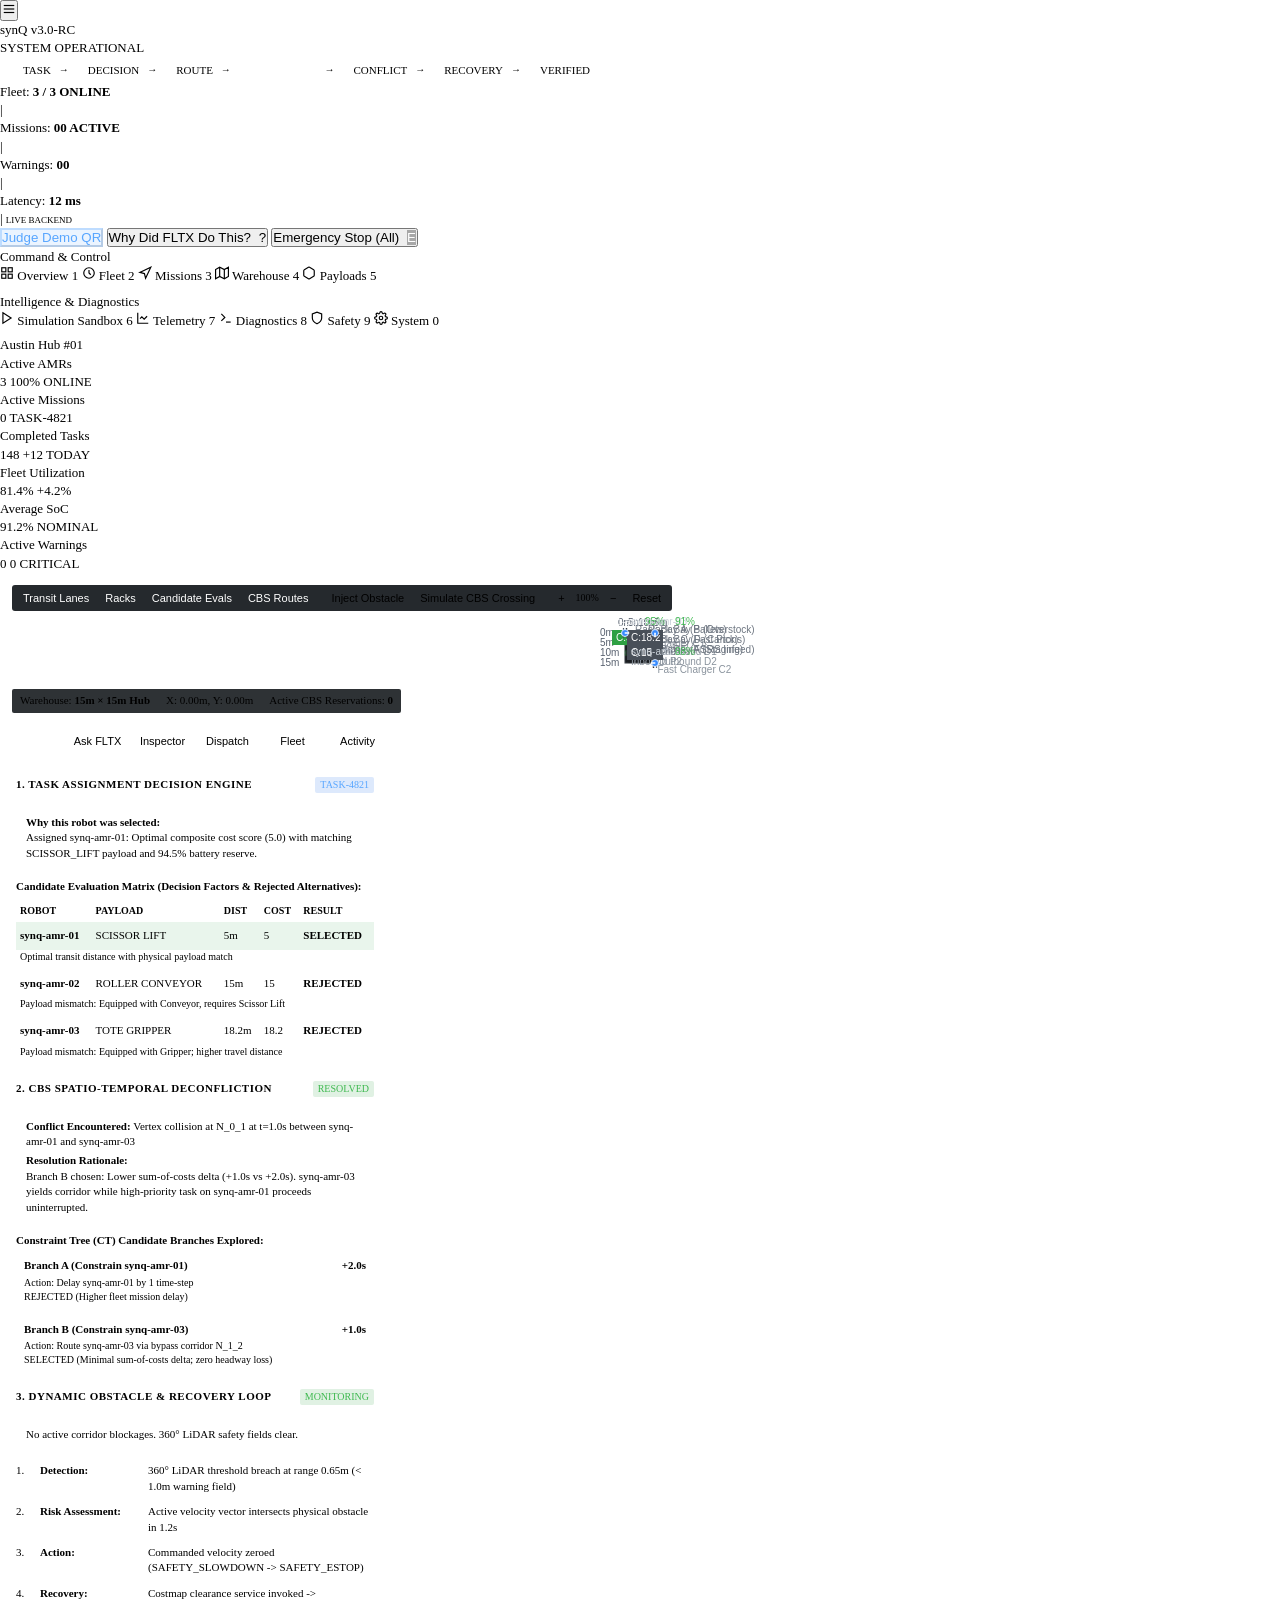
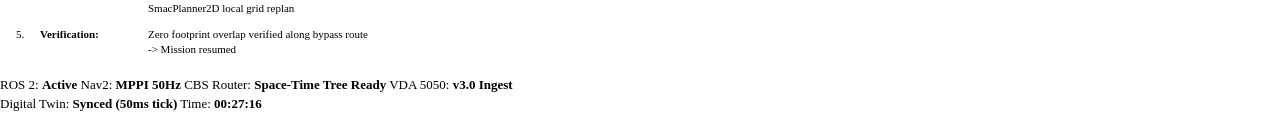
==== commit 669b838d: "feat(ui): elevate synQ interface with Aceternity UI spotlight cards, Animista transitions, tactile W" ====
--- a/frontend/index.html
+++ b/frontend/index.html
@@ -528,17 +528,17 @@
     <!-- 1. TOP OPERATIONAL HEADER -->
     <header class="synq-topbar">
       <div class="topbar-left">
-        <button class="sidebar-toggle-btn" title="Toggle Sidebar" onclick="toggleSidebar()">
+        <button class="sidebar-toggle-btn" title="Toggle Sidebar (Ctrl+B)" onclick="playHapticClick('high'); toggleSidebar();">
           <svg width="14" height="14" viewBox="0 0 24 24" fill="none" stroke="currentColor" stroke-width="2"><line x1="3" y1="12" x2="21" y2="12"></line><line x1="3" y1="6" x2="21" y2="6"></line><line x1="3" y1="18" x2="21" y2="18"></line></svg>
         </button>
         <div class="brand-block">
           <span class="brand-logo-text">synQ</span>
           <span class="brand-env-badge">v3.0-RC</span>
         </div>
-        <span class="synq-badge online" id="topbarStatusPill"><span class="synq-badge-dot"></span>SYSTEM OPERATIONAL</span>
+        <span class="synq-badge online" id="topbarStatusPill"><span class="synq-badge-dot radar-ping"></span>SYSTEM OPERATIONAL</span>
 
         <!-- Autonomy Loop Pipeline Strip -->
-        <div class="autonomy-pipeline-strip" title="Click to inspect current Autonomy Loop decision state" onclick="navigateTo('overview'); setPanelTab('autonomy');">
+        <div class="autonomy-pipeline-strip" title="Click to inspect current Autonomy Loop decision state (HotKey: ?)" onclick="playHapticClick('high'); navigateTo('overview'); setPanelTab('autonomy');">
           <div class="pipeline-step" id="step-task"><div class="step-dot"></div><span>TASK</span></div>
           <span class="pipeline-arrow">→</span>
           <div class="pipeline-step" id="step-decision"><div class="step-dot"></div><span>DECISION</span></div>
@@ -569,14 +569,16 @@
       </div>
 
       <div class="topbar-right">
-        <button class="synq-btn" style="background: rgba(88,166,255,0.12); color: #58a6ff; border-color: rgba(88,166,255,0.3);" onclick="openDemoQrModal()">
+        <button class="synq-btn" style="background: rgba(88,166,255,0.12); color: #58a6ff; border-color: rgba(88,166,255,0.3);" onclick="playHapticClick('high'); openDemoQrModal();">
           <span>Judge Demo QR</span>
         </button>
-        <button class="synq-btn" onclick="navigateTo('overview'); openWhyFLTXDrawer();">
+        <button class="synq-btn" onclick="playHapticClick('high'); navigateTo('overview'); openWhyFLTXDrawer();">
           <span>Why Did FLTX Do This?</span>
+          <span class="kbd-chip" style="margin-left:4px;">?</span>
         </button>
-        <button class="synq-btn btn-danger" id="btnEstop" onclick="toggleGlobalEstop()">
+        <button class="synq-btn btn-danger" id="btnEstop" onclick="playHapticClick('low'); toggleGlobalEstop();">
           <span id="estopLabel">Emergency Stop (All)</span>
+          <span class="kbd-chip" style="margin-left:4px; background: rgba(0,0,0,0.3); border-color: rgba(255,255,255,0.25); color:#fff;">E</span>
         </button>
       </div>
     </header>
@@ -588,67 +590,77 @@
       <aside class="synq-sidebar" id="appSidebar">
         <div class="sidebar-nav-section">
           <div class="sidebar-nav-header">Command & Control</div>
-          <a class="nav-item active" data-route="overview" onclick="navigateTo('overview')">
+          <a class="nav-item active" data-route="overview" onclick="playHapticClick('high'); navigateTo('overview');">
             <span class="nav-icon">
               <svg width="14" height="14" viewBox="0 0 24 24" fill="none" stroke="currentColor" stroke-width="2"><rect x="3" y="3" width="7" height="7"></rect><rect x="14" y="3" width="7" height="7"></rect><rect x="14" y="14" width="7" height="7"></rect><rect x="3" y="14" width="7" height="7"></rect></svg>
             </span>
             <span class="nav-label">Overview</span>
+            <span class="kbd-chip">1</span>
           </a>
-          <a class="nav-item" data-route="fleet" onclick="navigateTo('fleet')">
+          <a class="nav-item" data-route="fleet" onclick="playHapticClick('high'); navigateTo('fleet');">
             <span class="nav-icon">
               <svg width="14" height="14" viewBox="0 0 24 24" fill="none" stroke="currentColor" stroke-width="2"><circle cx="12" cy="12" r="9"></circle><path d="M12 7v5l3 3"></path></svg>
             </span>
             <span class="nav-label">Fleet</span>
+            <span class="kbd-chip">2</span>
           </a>
-          <a class="nav-item" data-route="missions" onclick="navigateTo('missions')">
+          <a class="nav-item" data-route="missions" onclick="playHapticClick('high'); navigateTo('missions');">
             <span class="nav-icon">
               <svg width="14" height="14" viewBox="0 0 24 24" fill="none" stroke="currentColor" stroke-width="2"><polygon points="3 11 22 2 13 21 11 13 3 11"></polygon></svg>
             </span>
             <span class="nav-label">Missions</span>
+            <span class="kbd-chip">3</span>
           </a>
-          <a class="nav-item" data-route="warehouse" onclick="navigateTo('warehouse')">
+          <a class="nav-item" data-route="warehouse" onclick="playHapticClick('high'); navigateTo('warehouse');">
             <span class="nav-icon">
               <svg width="14" height="14" viewBox="0 0 24 24" fill="none" stroke="currentColor" stroke-width="2"><polygon points="1 6 1 22 8 18 16 22 23 18 23 2 16 6 8 2 1 6"></polygon><line x1="8" y1="2" x2="8" y2="18"></line><line x1="16" y1="6" x2="16" y2="22"></line></svg>
             </span>
             <span class="nav-label">Warehouse</span>
+            <span class="kbd-chip">4</span>
           </a>
-          <a class="nav-item" data-route="payloads" onclick="navigateTo('payloads')">
+          <a class="nav-item" data-route="payloads" onclick="playHapticClick('high'); navigateTo('payloads');">
             <span class="nav-icon">
               <svg width="14" height="14" viewBox="0 0 24 24" fill="none" stroke="currentColor" stroke-width="2"><path d="M21 16V8a2 2 0 0 0-1-1.73l-7-4a2 2 0 0 0-2 0l-7 4A2 2 0 0 0 3 8v8a2 2 0 0 0 1 1.73l7 4a2 2 0 0 0 2 0l7-4A2 2 0 0 0 21 16z"></path></svg>
             </span>
             <span class="nav-label">Payloads</span>
+            <span class="kbd-chip">5</span>
           </a>
 
           <div class="sidebar-nav-header" style="margin-top: 8px;">Intelligence & Diagnostics</div>
-          <a class="nav-item" data-route="simulation" onclick="navigateTo('simulation')">
+          <a class="nav-item" data-route="simulation" onclick="playHapticClick('high'); navigateTo('simulation');">
             <span class="nav-icon">
               <svg width="14" height="14" viewBox="0 0 24 24" fill="none" stroke="currentColor" stroke-width="2"><polygon points="5 3 19 12 5 21 5 3"></polygon></svg>
             </span>
             <span class="nav-label">Simulation Sandbox</span>
+            <span class="kbd-chip">6</span>
           </a>
-          <a class="nav-item" data-route="telemetry" onclick="navigateTo('telemetry')">
+          <a class="nav-item" data-route="telemetry" onclick="playHapticClick('high'); navigateTo('telemetry');">
             <span class="nav-icon">
               <svg width="14" height="14" viewBox="0 0 24 24" fill="none" stroke="currentColor" stroke-width="2"><path d="M3 3v18h18"></path><path d="m19 9-5 5-4-4-3 3"></path></svg>
             </span>
             <span class="nav-label">Telemetry</span>
+            <span class="kbd-chip">7</span>
           </a>
-          <a class="nav-item" data-route="diagnostics" onclick="navigateTo('diagnostics')">
+          <a class="nav-item" data-route="diagnostics" onclick="playHapticClick('high'); navigateTo('diagnostics');">
             <span class="nav-icon">
               <svg width="14" height="14" viewBox="0 0 24 24" fill="none" stroke="currentColor" stroke-width="2"><polyline points="4 17 10 11 4 5"></polyline><line x1="12" y1="19" x2="20" y2="19"></line></svg>
             </span>
             <span class="nav-label">Diagnostics</span>
+            <span class="kbd-chip">8</span>
           </a>
-          <a class="nav-item" data-route="safety" onclick="navigateTo('safety')">
+          <a class="nav-item" data-route="safety" onclick="playHapticClick('high'); navigateTo('safety');">
             <span class="nav-icon">
               <svg width="14" height="14" viewBox="0 0 24 24" fill="none" stroke="currentColor" stroke-width="2"><path d="M12 22s8-4 8-10V5l-8-3-8 3v7c0 6 8 10 8 10z"></path></svg>
             </span>
             <span class="nav-label">Safety</span>
+            <span class="kbd-chip">9</span>
           </a>
-          <a class="nav-item" data-route="settings" onclick="navigateTo('settings')">
+          <a class="nav-item" data-route="settings" onclick="playHapticClick('high'); navigateTo('settings');">
             <span class="nav-icon">
               <svg width="14" height="14" viewBox="0 0 24 24" fill="none" stroke="currentColor" stroke-width="2"><circle cx="12" cy="12" r="3"></circle><path d="M19.4 15a1.65 1.65 0 0 0 .33 1.82l.06.06a2 2 0 0 1 0 2.83 2 2 0 0 1-2.83 0l-.06-.06a1.65 1.65 0 0 0-1.82-.33 1.65 1.65 0 0 0-1 1.51V21a2 2 0 0 1-2 2 2 2 0 0 1-2-2v-.09A1.65 1.65 0 0 0 9 19.4a1.65 1.65 0 0 0-1.82.33l-.06.06a2 2 0 0 1-2.83 0 2 2 0 0 1 0-2.83l.06-.06a1.65 1.65 0 0 0 .33-1.82 1.65 1.65 0 0 0-1.51-1H3a2 2 0 0 1-2-2 2 2 0 0 1 2-2h.09A1.65 1.65 0 0 0 4.6 9a1.65 1.65 0 0 0-.33-1.82l-.06-.06a2 2 0 0 1 0-2.83 2 2 0 0 1 2.83 0l.06.06a1.65 1.65 0 0 0 1.82.33H9a1.65 1.65 0 0 0 1-1.51V3a2 2 0 0 1 2-2 2 2 0 0 1 2 2v.09a1.65 1.65 0 0 0 1 1.51 1.65 1.65 0 0 0 1.82-.33l.06-.06a2 2 0 0 1 2.83 0 2 2 0 0 1 0 2.83l-.06.06a1.65 1.65 0 0 0-.33 1.82V9a1.65 1.65 0 0 0 1.51 1H21a2 2 0 0 1 2 2 2 2 0 0 1-2 2h-.09a1.65 1.65 0 0 0-1.51 1z"></path></svg>
             </span>
             <span class="nav-label">System</span>
+            <span class="kbd-chip">0</span>
           </a>
         </div>
 
@@ -720,15 +732,18 @@
 
                 <!-- Autonomy Visualization Toolbar -->
                 <div class="map-toolbar">
-                  <button class="tool-btn active" id="btnToggleLanes" onclick="toggleLayer('lanes')">Transit Lanes</button>
-                  <button class="tool-btn active" id="btnToggleRacks" onclick="toggleLayer('racks')">Racks</button>
-                  <button class="tool-btn active" id="btnToggleEvaluations" onclick="toggleLayer('evaluations')">Candidate Evals</button>
-                  <button class="tool-btn active" id="btnToggleRoutes" onclick="toggleLayer('routes')">CBS Routes</button>
+                  <button class="tool-btn active" id="btnToggleLanes" onclick="playHapticClick('high'); toggleLayer('lanes')">Transit Lanes</button>
+                  <button class="tool-btn active" id="btnToggleRacks" onclick="playHapticClick('high'); toggleLayer('racks')">Racks</button>
+                  <button class="tool-btn active" id="btnToggleEvaluations" onclick="playHapticClick('high'); toggleLayer('evaluations')">Candidate Evals</button>
+                  <button class="tool-btn active" id="btnToggleRoutes" onclick="playHapticClick('high'); toggleLayer('routes')">CBS Routes</button>
                   <div class="tool-sep"></div>
-                  <button class="tool-btn" id="btnSimObstacle" onclick="toggleObstaclePlacement()">Inject Obstacle</button>
-                  <button class="tool-btn" id="btnSimConflict" onclick="triggerCbsConflictScenario()">Simulate CBS Crossing</button>
+                  <button class="tool-btn" id="btnSimObstacle" onclick="playHapticClick('high'); toggleObstaclePlacement()">Inject Obstacle</button>
+                  <button class="tool-btn" id="btnSimConflict" onclick="playHapticClick('high'); triggerCbsConflictScenario()">Simulate CBS Crossing</button>
                   <div class="tool-sep"></div>
-                  <button class="tool-btn" onclick="resetMapCamera()">Reset View</button>
+                  <button class="tool-btn" onclick="zoomInMap()" title="Zoom In (+)">+</button>
+                  <span id="zoomLevelDisplay" style="font-size:10px; font-family:var(--synq-font-mono); color:var(--synq-text-secondary); padding:0 3px;">100%</span>
+                  <button class="tool-btn" onclick="zoomOutMap()" title="Zoom Out (−)">−</button>
+                  <button class="tool-btn" onclick="resetMapCamera()" title="Reset Camera">Reset</button>
                 </div>
 
                 <div class="spatial-toast" id="spatialToast">
@@ -901,6 +916,102 @@
         renderSettingsView();
       }
     }
+
+    /* ------------------------------------------------------------- */
+    /* TACTILE FEEDBACK & SOUND SYNTHESIS (Zero-asset Web Audio API) */
+    /* ------------------------------------------------------------- */
+    function playHapticClick(pitch = "high") {
+      try {
+        const AudioCtx = window.AudioContext || window.webkitAudioContext;
+        if (!AudioCtx) return;
+        const ctx = new AudioCtx();
+        const osc = ctx.createOscillator();
+        const gain = ctx.createGain();
+        const freq = (pitch === "high") ? 780 : 340;
+        osc.type = "sine";
+        osc.frequency.setValueAtTime(freq, ctx.currentTime);
+        osc.frequency.exponentialRampToValueAtTime(60, ctx.currentTime + 0.024);
+        gain.gain.setValueAtTime(0.025, ctx.currentTime);
+        gain.gain.exponentialRampToValueAtTime(0.0005, ctx.currentTime + 0.024);
+        osc.connect(gain);
+        gain.connect(ctx.destination);
+        osc.start();
+        osc.stop(ctx.currentTime + 0.024);
+      } catch (e) {}
+    }
+
+    /* ------------------------------------------------------------- */
+    /* MAP CAMERA ZOOM CONTROLS                                      */
+    /* ------------------------------------------------------------- */
+    function zoomInMap() {
+      playHapticClick("high");
+      camera.zoom = Math.min(2.5, camera.zoom * 1.15);
+      updateZoomDisplay();
+    }
+
+    function zoomOutMap() {
+      playHapticClick("high");
+      camera.zoom = Math.max(0.5, camera.zoom * 0.85);
+      updateZoomDisplay();
+    }
+
+    function updateZoomDisplay() {
+      const el = document.getElementById("zoomLevelDisplay");
+      if (el) el.textContent = `${Math.round(camera.zoom * 100)}%`;
+    }
+
+    /* ------------------------------------------------------------- */
+    /* ACETERNITY UI DYNAMIC MOUSE SPOTLIGHT TRACKER                */
+    /* ------------------------------------------------------------- */
+    document.addEventListener("mousemove", e => {
+      const targets = document.querySelectorAll(".spotlight-card, .robot-card, .payload-card, .scenario-card, .kpi-tile");
+      targets.forEach(el => {
+        const rect = el.getBoundingClientRect();
+        const x = e.clientX - rect.left;
+        const y = e.clientY - rect.top;
+        el.style.setProperty("--mouse-x", `${x}px`);
+        el.style.setProperty("--mouse-y", `${y}px`);
+      });
+    });
+
+    /* ------------------------------------------------------------- */
+    /* GLOBAL OPERATIONAL KEYBOARD SHORTCUTS                         */
+    /* ------------------------------------------------------------- */
+    document.addEventListener("keydown", e => {
+      if (["INPUT", "TEXTAREA", "SELECT"].includes(e.target.tagName)) return;
+
+      const keyMap = {
+        "1": "overview",
+        "2": "fleet",
+        "3": "missions",
+        "4": "warehouse",
+        "5": "payloads",
+        "6": "simulation",
+        "7": "telemetry",
+        "8": "diagnostics",
+        "9": "safety",
+        "0": "settings"
+      };
+
+      if (keyMap[e.key]) {
+        playHapticClick("high");
+        navigateTo(keyMap[e.key]);
+      } else if (e.key === " " || e.code === "Space") {
+        e.preventDefault();
+        playHapticClick("low");
+        pauseUnit(selectedRobotId);
+      } else if (e.key === "e" || e.key === "E") {
+        playHapticClick("low");
+        toggleGlobalEstop();
+      } else if (e.key === "?" || (e.shiftKey && e.key === "/")) {
+        playHapticClick("high");
+        navigateTo("overview");
+        openWhyFLTXDrawer();
+      } else if (e.key === "Escape") {
+        const modal = document.getElementById("demoQrModal");
+        if (modal) modal.style.display = "none";
+      }
+    });
 
     /* ============================================================= */
     /* REALISTIC SPATIAL MODEL & AUTONOMY STATE                      */
@@ -1165,8 +1276,8 @@
       ctx.lineWidth = 1;
       ctx.strokeRect(originX, originY, WAREHOUSE.width * scale, WAREHOUSE.height * scale);
 
-      // Metric Grid
-      ctx.strokeStyle = "rgba(255, 255, 255, 0.02)";
+      // Metric Grid & Spatial Crosshairs
+      ctx.strokeStyle = "rgba(255, 255, 255, 0.025)";
       ctx.lineWidth = 1;
       for (let m = 1; m < WAREHOUSE.width; m++) {
         const p1 = toScreen(m, 0);
@@ -1185,6 +1296,16 @@
         ctx.stroke();
       }
 
+      // 5-Meter Engineering Dimension Markers
+      ctx.fillStyle = "#57606e";
+      ctx.font = "9px var(--font-mono)";
+      for (let m = 0; m <= WAREHOUSE.width; m += 5) {
+        const topPt = toScreen(m, 0);
+        ctx.fillText(`${m}m`, topPt.x - 7, topPt.y - 7);
+        const leftPt = toScreen(0, m);
+        ctx.fillText(`${m}m`, leftPt.x - 25, leftPt.y + 3);
+      }
+
       // Operational Zones
       WAREHOUSE.zones.forEach(zone => {
         const p = toScreen(zone.x, zone.y);
@@ -1345,16 +1466,21 @@
         ctx.fillText("Obstacle", pt.x - 20, pt.y + 3);
       });
 
-      // CBS Active Routes
+      // CBS Active Routes with Animated Directional Flow
       if (layers.routes) {
         Object.values(ROBOTS).forEach(bot => {
           if (!bot.route || bot.route.length === 0) return;
           const isSelected = (bot.id === selectedRobotId);
 
-          ctx.strokeStyle = isSelected ? "#388bfd" : "rgba(88, 166, 255, 0.35)";
-          ctx.lineWidth = isSelected ? 2 : 1;
+          ctx.save();
+          ctx.strokeStyle = isSelected ? "#38bdf8" : "rgba(88, 166, 255, 0.4)";
+          ctx.lineWidth = isSelected ? 2.5 : 1.5;
+          ctx.setLineDash(isSelected ? [6, 4] : [4, 4]);
+          ctx.lineDashOffset = -(performance.now() / 45) % 10;
           ctx.beginPath();
-          const start = toScreen(bot.x, bot.y);
+          const curX = bot.renderX !== undefined ? bot.renderX : bot.x;
+          const curY = bot.renderY !== undefined ? bot.renderY : bot.y;
+          const start = toScreen(curX, curY);
           ctx.moveTo(start.x, start.y);
           bot.route.forEach(nid => {
             const n = ROADMAP_NODES[nid];
@@ -1364,12 +1490,16 @@
             }
           });
           ctx.stroke();
+          ctx.restore();
         });
       }
 
       // Top-Down High-Precision Industrial AMRs (Physical 0.70m x 0.50m footprint)
       Object.values(ROBOTS).forEach(bot => {
-        const p = toScreen(bot.x, bot.y);
+        // Sub-pixel cinematic interpolation (60fps lerping)
+        bot.renderX = (bot.renderX !== undefined) ? (bot.renderX + (bot.x - bot.renderX) * 0.22) : bot.x;
+        bot.renderY = (bot.renderY !== undefined) ? (bot.renderY + (bot.y - bot.renderY) * 0.22) : bot.y;
+        const p = toScreen(bot.renderX, bot.renderY);
         const isSelected = (bot.id === selectedRobotId);
         const lengthPx = 0.70 * scale;
         const widthPx = 0.50 * scale;
@@ -1731,6 +1861,7 @@
     /* ============================================================= */
 
     function setPanelTab(tab) {
+      playHapticClick('high');
       activeTab = tab;
       ["autonomy", "agent", "inspector", "dispatch", "fleet", "timeline"].forEach(t => {
         const btn = document.getElementById(`tabBtn${t.charAt(0).toUpperCase() + t.slice(1)}`);
@@ -1789,7 +1920,14 @@
       if (!query) return;
 
       box.style.display = "block";
-      box.innerHTML = `<span style="color: var(--color-primary);">Querying Operational Memory database...</span>`;
+      box.innerHTML = `
+        <div style="display:flex; flex-direction:column; gap:8px;">
+          <div style="font-size:10px; color:var(--text-muted); font-weight:700; text-transform:uppercase;">Searching Operational Memory Vector Space...</div>
+          <div class="skeleton-box" style="height:10px; width:75%;"></div>
+          <div class="skeleton-box" style="height:10px; width:95%;"></div>
+          <div class="skeleton-box" style="height:10px; width:60%;"></div>
+        </div>
+      `;
 
       try {
         const res = await fetch("/api/v1/agent/query", {
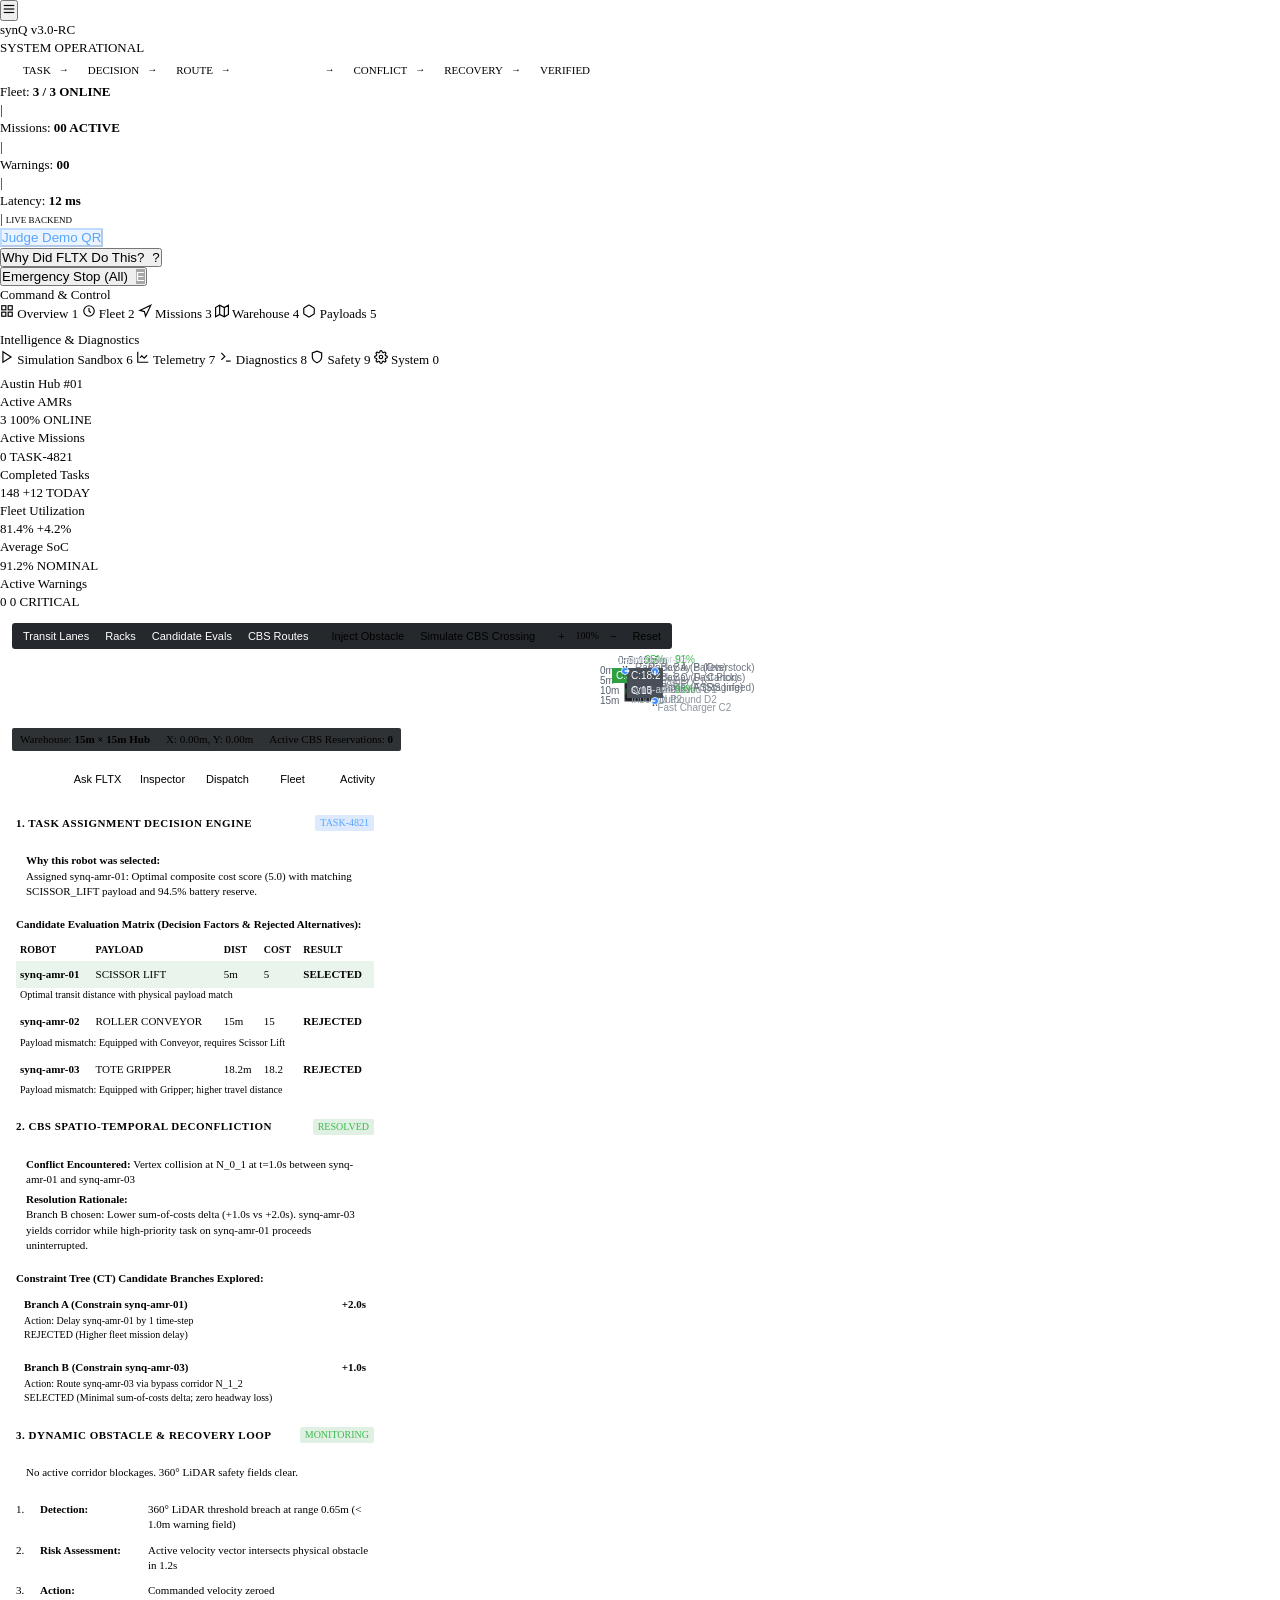
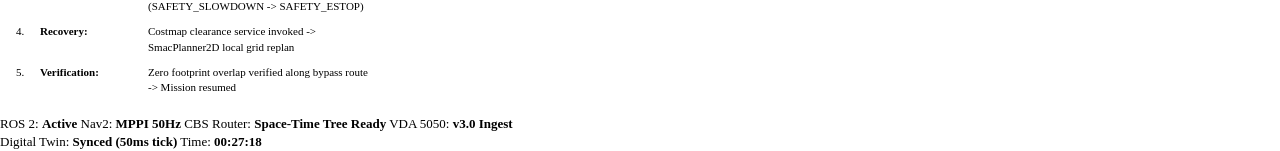
==== commit 1b8cb327: "feat(ui): elevate demo portal and autonomy loop with kinetic decryption, energetic pipeline flow, an" ====
--- a/frontend/index.html
+++ b/frontend/index.html
@@ -540,17 +540,17 @@
         <!-- Autonomy Loop Pipeline Strip -->
         <div class="autonomy-pipeline-strip" title="Click to inspect current Autonomy Loop decision state (HotKey: ?)" onclick="playHapticClick('high'); navigateTo('overview'); setPanelTab('autonomy');">
           <div class="pipeline-step" id="step-task"><div class="step-dot"></div><span>TASK</span></div>
-          <span class="pipeline-arrow">→</span>
+          <span class="pipeline-arrow" id="arr-0">→</span>
           <div class="pipeline-step" id="step-decision"><div class="step-dot"></div><span>DECISION</span></div>
-          <span class="pipeline-arrow">→</span>
+          <span class="pipeline-arrow" id="arr-1">→</span>
           <div class="pipeline-step" id="step-route"><div class="step-dot"></div><span>ROUTE</span></div>
-          <span class="pipeline-arrow">→</span>
+          <span class="pipeline-arrow" id="arr-2">→</span>
           <div class="pipeline-step active" id="step-exec"><div class="step-dot"></div><span>EXECUTION</span></div>
-          <span class="pipeline-arrow">→</span>
+          <span class="pipeline-arrow" id="arr-3">→</span>
           <div class="pipeline-step" id="step-conflict"><div class="step-dot"></div><span>CONFLICT</span></div>
-          <span class="pipeline-arrow">→</span>
+          <span class="pipeline-arrow" id="arr-4">→</span>
           <div class="pipeline-step" id="step-recovery"><div class="step-dot"></div><span>RECOVERY</span></div>
-          <span class="pipeline-arrow">→</span>
+          <span class="pipeline-arrow" id="arr-5">→</span>
           <div class="pipeline-step" id="step-verify"><div class="step-dot"></div><span>VERIFIED</span></div>
         </div>
       </div>
@@ -572,10 +572,12 @@
         <button class="synq-btn" style="background: rgba(88,166,255,0.12); color: #58a6ff; border-color: rgba(88,166,255,0.3);" onclick="playHapticClick('high'); openDemoQrModal();">
           <span>Judge Demo QR</span>
         </button>
-        <button class="synq-btn" onclick="playHapticClick('high'); navigateTo('overview'); openWhyFLTXDrawer();">
-          <span>Why Did FLTX Do This?</span>
-          <span class="kbd-chip" style="margin-left:4px;">?</span>
-        </button>
+        <div class="moving-border-btn" onclick="playHapticClick('high'); navigateTo('overview'); openWhyFLTXDrawer();" title="Inspect Autonomy Decision Reasoning (HotKey: ?)">
+          <button class="moving-border-btn-inner">
+            <span>Why Did FLTX Do This?</span>
+            <span class="kbd-chip" style="margin-left:4px;">?</span>
+          </button>
+        </div>
         <button class="synq-btn btn-danger" id="btnEstop" onclick="playHapticClick('low'); toggleGlobalEstop();">
           <span id="estopLabel">Emergency Stop (All)</span>
           <span class="kbd-chip" style="margin-left:4px; background: rgba(0,0,0,0.3); border-color: rgba(255,255,255,0.25); color:#fff;">E</span>
@@ -938,6 +940,44 @@
         osc.start();
         osc.stop(ctx.currentTime + 0.024);
       } catch (e) {}
+    }
+
+    /* ------------------------------------------------------------- */
+    /* KINETIC HACKER / TEXT DECRYPTION REVEAL ENGINE                */
+    /* ------------------------------------------------------------- */
+    function kineticDecryptText(element, finalText, speedMs = 12, maxDuration = 350) {
+      if (!element || !finalText) return;
+      const chars = "ABCDEFGHIJKLMNOPQRSTUVWXYZ0123456789%_/:->*#";
+      const length = finalText.length;
+      let iteration = 0;
+      element.classList.add("kinetic-decrypting");
+
+      if (element._decryptInterval) clearInterval(element._decryptInterval);
+
+      const totalIterations = Math.min(length, Math.ceil(maxDuration / speedMs));
+      const charsPerStep = Math.max(1, Math.ceil(length / Math.max(1, totalIterations)));
+
+      element._decryptInterval = setInterval(() => {
+        let output = "";
+        for (let i = 0; i < length; i++) {
+          if (i < iteration) {
+            output += finalText[i];
+          } else if (finalText[i] === ' ' || finalText[i] === '\n') {
+            output += finalText[i];
+          } else {
+            output += chars[Math.floor(Math.random() * chars.length)];
+          }
+        }
+        element.textContent = output;
+
+        if (iteration >= length) {
+          clearInterval(element._decryptInterval);
+          element._decryptInterval = null;
+          element.classList.remove("kinetic-decrypting");
+          element.textContent = finalText;
+        }
+        iteration += charsPerStep;
+      }, speedMs);
     }
 
     /* ------------------------------------------------------------- */
@@ -1748,6 +1788,9 @@
     }
 
     function setAutonomyPipelineStage(stage) {
+      if (AUTONOMY_REASONING.currentStage !== stage) {
+        playHapticClick('high');
+      }
       AUTONOMY_REASONING.currentStage = stage;
       const steps = ["task", "decision", "route", "exec", "conflict", "recovery", "verify"];
       steps.forEach(s => {
@@ -1756,17 +1799,26 @@
       });
 
       const mapStage = {
-        TASK: "step-task",
-        DECISION: "step-decision",
-        ROUTE: "step-route",
-        EXECUTION: "step-exec",
-        CONFLICT: "step-conflict",
-        RECOVERY: "step-recovery",
-        VERIFIED: "step-verify"
+        TASK: { id: "step-task", arrIndex: -1 },
+        DECISION: { id: "step-decision", arrIndex: 0 },
+        ROUTE: { id: "step-route", arrIndex: 1 },
+        EXECUTION: { id: "step-exec", arrIndex: 2 },
+        CONFLICT: { id: "step-conflict", arrIndex: 3 },
+        RECOVERY: { id: "step-recovery", arrIndex: 4 },
+        VERIFIED: { id: "step-verify", arrIndex: 5 }
       };
 
-      const activeEl = document.getElementById(mapStage[stage] || "step-exec");
+      const entry = mapStage[stage] || mapStage.EXECUTION;
+      const activeEl = document.getElementById(entry.id);
       if (activeEl) activeEl.classList.add("active");
+
+      // Energetic flow on incoming arrow
+      for (let i = 0; i < 6; i++) {
+        const arr = document.getElementById(`arr-${i}`);
+        if (arr) {
+          arr.classList.toggle("active-flow", i === entry.arrIndex);
+        }
+      }
     }
 
     function triggerCbsConflictScenario() {
@@ -1939,7 +1991,7 @@
 
         let html = "";
         if (data.headline) {
-          html += `<div style="font-weight:600; color:var(--color-warning); margin-bottom:6px;">${data.headline}</div>`;
+          html += `<div id="agentHeadlineDecrypted" style="font-weight:600; color:var(--color-warning); margin-bottom:6px;">${data.headline}</div>`;
         }
         if (data.contributing_factors) {
           html += `<strong style="color:var(--text-secondary); text-transform:uppercase; font-size:10px;">Contributing Factors:</strong>`;
@@ -1964,6 +2016,9 @@
           html += `<div>${data.highlight_event}</div>`;
         }
         box.innerHTML = html || `<pre>${JSON.stringify(data, null, 2)}</pre>`;
+        if (data.headline) {
+          kineticDecryptText(document.getElementById("agentHeadlineDecrypted"), data.headline, 10, 300);
+        }
       } catch (err) {
         box.innerHTML = `<span style="color: var(--color-danger);">Query failed: ${err.message}</span>`;
       }
@@ -1985,7 +2040,7 @@
           <div class="decision-callout-box">
             <div class="decision-summary-text">
               <strong>Why this robot was selected:</strong><br>
-              ${dec.rationale}
+              <span id="decRationaleText">${dec.rationale}</span>
             </div>
           </div>
 
@@ -2031,7 +2086,8 @@
           <div class="decision-callout-box cbs">
             <div class="decision-summary-text">
               <strong>Conflict Encountered:</strong> ${cbs.conflictDetected}<br>
-              <strong style="margin-top: 4px; display: block;">Resolution Rationale:</strong> ${cbs.whyChosen}
+              <strong style="margin-top: 4px; display: block;">Resolution Rationale:</strong>
+              <span id="cbsRationaleText">${cbs.whyChosen}</span>
             </div>
           </div>
 
@@ -2080,6 +2136,9 @@
           </div>
         </div>
       `;
+
+      kineticDecryptText(document.getElementById("decRationaleText"), dec.rationale, 10, 320);
+      kineticDecryptText(document.getElementById("cbsRationaleText"), cbs.whyChosen, 10, 320);
     }
 
     // B. ROBOT INSPECTOR TAB
@@ -2456,17 +2515,17 @@
   </script>
 
   <!-- JUDGE DEMO QR MODAL -->
-  <div id="demoQrModal" style="display:none; position:fixed; top:0; left:0; width:100vw; height:100vh; background:rgba(0,0,0,0.75); z-index:1000; align-items:center; justify-content:center;">
-    <div style="background: #161b22; border: 1px solid #30363d; border-radius: 8px; padding: 24px; max-width: 360px; text-align: center; color: #fff; box-shadow: 0 16px 32px rgba(0,0,0,0.5);">
-      <h3 style="margin-bottom: 6px; font-size: 15px; font-weight: 600;">FLTX Live Facility Demo Portal</h3>
-      <p style="font-size: 11px; color: #8b949e; margin-bottom: 16px; line-height: 1.4;">
+  <div id="demoQrModal" style="display:none; position:fixed; top:0; left:0; width:100vw; height:100vh; background:rgba(0,0,0,0.8); backdrop-filter:blur(6px); -webkit-backdrop-filter:blur(6px); z-index:1000; align-items:center; justify-content:center;">
+    <div class="scale-up-center" style="background: var(--synq-bg-surface); border: 1px solid var(--synq-border-light); border-radius: 8px; padding: 24px; max-width: 380px; text-align: center; color: #fff; box-shadow: var(--synq-shadow-lg);">
+      <h3 style="margin-bottom: 6px; font-size: 15px; font-weight: 700; letter-spacing:-0.2px;">FLTX Live Facility Demo Portal</h3>
+      <p style="font-size: 11px; color: var(--synq-text-secondary); margin-bottom: 16px; line-height: 1.45;">
         Scan with your smartphone camera to access the live 12-AMR facility sandbox, run failure scenarios, and query Operational Memory.
       </p>
-      <div id="qrCodeContainer" style="background: #ffffff; padding: 12px; border-radius: 6px; display: inline-block; margin-bottom: 16px;"></div>
+      <div id="qrCodeContainer" style="background: #ffffff; padding: 12px; border-radius: 6px; display: inline-block; margin-bottom: 16px; box-shadow:0 4px 12px rgba(0,0,0,0.3);"></div>
       <div style="font-size: 11px; margin-bottom: 16px;">
-        <a href="/demo" target="_blank" style="color: #58a6ff; text-decoration: none;">Open Demo Portal in Browser →</a>
+        <a href="/demo" target="_blank" style="color: #58a6ff; text-decoration: none; font-weight:600;">Open Demo Portal in Browser →</a>
       </div>
-      <button onclick="document.getElementById('demoQrModal').style.display='none'" style="background: #21262d; border: 1px solid #30363d; color: #c9d1d9; padding: 7px 16px; border-radius: 4px; cursor: pointer; font-size: 12px; font-weight: 500;">Close</button>
+      <button onclick="playHapticClick('high'); document.getElementById('demoQrModal').style.display='none'" class="synq-btn" style="padding: 7px 18px; font-size: 11px; font-weight: 600;">Close</button>
     </div>
   </div>
 </body>
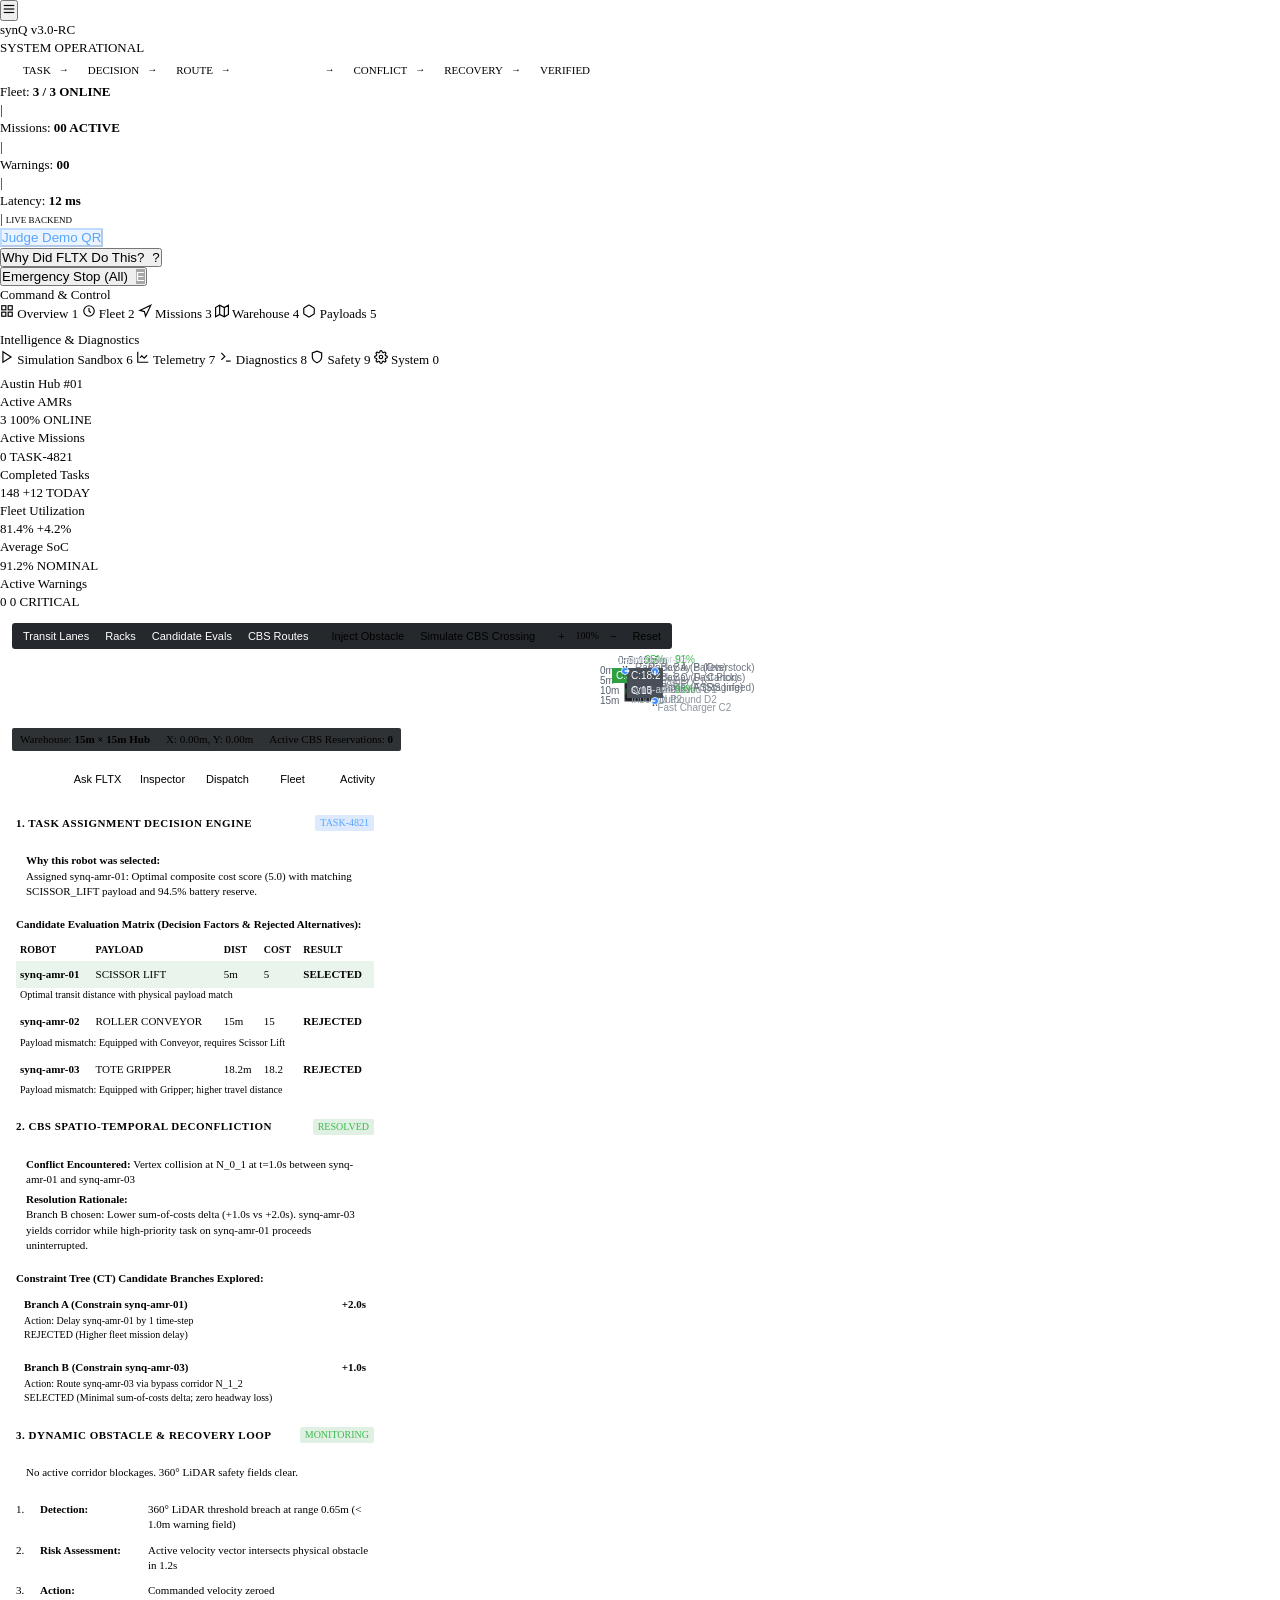
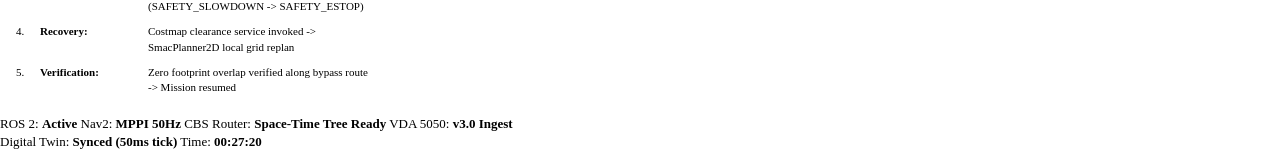
==== commit 8e5a3af9: "feat(ui): implement Aceternity UI component arsenal and Animista motion suite" ====
--- a/frontend/index.html
+++ b/frontend/index.html
@@ -761,13 +761,13 @@
 
               <!-- Contextual Right Panel -->
               <aside class="operations-panel">
-                <div class="panel-tabs">
-                  <button class="tab-btn active" id="tabBtnAutonomy" onclick="setPanelTab('autonomy')">Autonomy Loop</button>
-                  <button class="tab-btn" id="tabBtnAgent" onclick="setPanelTab('agent')">Ask FLTX</button>
-                  <button class="tab-btn" id="tabBtnInspector" onclick="setPanelTab('inspector')">Inspector</button>
-                  <button class="tab-btn" id="tabBtnDispatch" onclick="setPanelTab('dispatch')">Dispatch</button>
-                  <button class="tab-btn" id="tabBtnFleet" onclick="setPanelTab('fleet')">Fleet</button>
-                  <button class="tab-btn" id="tabBtnTimeline" onclick="setPanelTab('timeline')">Activity</button>
+                <div class="panel-tabs animated-tabs-strip">
+                  <button class="tab-btn active animated-tab-item" id="tabBtnAutonomy" onclick="setPanelTab('autonomy')">Autonomy Loop</button>
+                  <button class="tab-btn animated-tab-item" id="tabBtnAgent" onclick="setPanelTab('agent')">Ask FLTX</button>
+                  <button class="tab-btn animated-tab-item" id="tabBtnInspector" onclick="setPanelTab('inspector')">Inspector</button>
+                  <button class="tab-btn animated-tab-item" id="tabBtnDispatch" onclick="setPanelTab('dispatch')">Dispatch</button>
+                  <button class="tab-btn animated-tab-item" id="tabBtnFleet" onclick="setPanelTab('fleet')">Fleet</button>
+                  <button class="tab-btn animated-tab-item" id="tabBtnTimeline" onclick="setPanelTab('timeline')">Activity</button>
                 </div>
 
                 <div class="panel-body" id="panelBody">
@@ -1048,8 +1048,11 @@
         navigateTo("overview");
         openWhyFLTXDrawer();
       } else if (e.key === "Escape") {
-        const modal = document.getElementById("demoQrModal");
-        if (modal) modal.style.display = "none";
+        const qrModal = document.getElementById("demoQrModal");
+        if (qrModal) qrModal.style.display = "none";
+        const botModal = document.getElementById("expandableRobotModal");
+        if (botModal) botModal.style.display = "none";
+        hideRobotTooltip();
       }
     });
 
@@ -1615,10 +1618,23 @@
           }
         });
 
-        // 4. Heavy Industrial AMR Chassis Body
+        // 4. Aceternity Spotlight Focus Glow & AMR Chassis Body
+        if (isSelected) {
+          ctx.save();
+          const spotGrad = ctx.createRadialGradient(0, 0, lengthPx * 0.3, 0, 0, lengthPx * 1.5);
+          spotGrad.addColorStop(0, "rgba(56, 189, 248, 0.35)");
+          spotGrad.addColorStop(0.5, "rgba(56, 189, 248, 0.08)");
+          spotGrad.addColorStop(1, "rgba(56, 189, 248, 0)");
+          ctx.fillStyle = spotGrad;
+          ctx.beginPath();
+          ctx.arc(0, 0, lengthPx * 1.5, 0, Math.PI * 2);
+          ctx.fill();
+          ctx.restore();
+        }
+
         ctx.fillStyle = isSelected ? "#1c2333" : "#16191f";
-        ctx.strokeStyle = isEstop ? "#f85149" : (isSelected ? "#388bfd" : "#30363d");
-        ctx.lineWidth = isSelected ? 1.8 : 1.2;
+        ctx.strokeStyle = isEstop ? "#f85149" : (isSelected ? "#38bdf8" : "#30363d");
+        ctx.lineWidth = isSelected ? 2 : 1.2;
         ctx.beginPath();
         ctx.roundRect(-lengthPx / 2, -widthPx / 2, lengthPx, widthPx, 4);
         ctx.fill();
@@ -1748,6 +1764,7 @@
 
     window.addEventListener("mousemove", e => {
       const rect = canvas.getBoundingClientRect();
+      const inCanvas = (e.clientX >= rect.left && e.clientX <= rect.right && e.clientY >= rect.top && e.clientY <= rect.bottom);
       const wPos = toWorld(e.clientX - rect.left, e.clientY - rect.top);
       document.getElementById("legendCoords").textContent =
         `X: ${Math.max(0, Math.min(15, wPos.x)).toFixed(2)}m, Y: ${Math.max(0, Math.min(15, wPos.y)).toFixed(2)}m`;
@@ -1757,6 +1774,24 @@
         camera.y += e.clientY - camera.startY;
         camera.startX = e.clientX;
         camera.startY = e.clientY;
+      }
+
+      // Aceternity Animated Tooltip on AMR Hover
+      if (inCanvas) {
+        let hoveredBot = null;
+        for (const bot of Object.values(ROBOTS)) {
+          if (Math.hypot(bot.x - wPos.x, bot.y - wPos.y) <= 0.75) {
+            hoveredBot = bot;
+            break;
+          }
+        }
+        if (hoveredBot) {
+          showRobotTooltip(hoveredBot, e.clientX + 16, e.clientY + 16);
+        } else {
+          hideRobotTooltip();
+        }
+      } else {
+        hideRobotTooltip();
       }
     });
 
@@ -2218,7 +2253,7 @@
           </div>
           <div id="dispatchDecisionPreviewBox" style="font-size: 11px; margin-bottom: 12px;"></div>
 
-          <button class="btn-submit-action" onclick="commitDispatch()">Dispatch Mission</button>
+          <button class="btn-submit-action stateful-btn" id="btnDispatchSubmit" onclick="triggerStatefulButton(this, () => commitDispatch(), 'Mission Dispatched ✓')"><span>Dispatch Mission</span></button>
         </div>
       `;
       previewDispatchDecision();
@@ -2511,11 +2546,236 @@
       };
     } catch (e) {}
 
+    /* Aceternity Animated Tooltip */
+    function showRobotTooltip(bot, screenX, screenY) {
+      let tt = document.getElementById("synqFloatingTooltip");
+      if (!tt) {
+        tt = document.createElement("div");
+        tt.id = "synqFloatingTooltip";
+        tt.className = "synq-floating-tooltip";
+        document.body.appendChild(tt);
+      }
+      tt.innerHTML = `
+        <div class="tooltip-robot-id">
+          <span>${bot.id}</span>
+          <span style="font-size:9px; padding:1px 5px; border-radius:3px; background:${bot.status === 'Navigating' ? 'rgba(56,189,248,0.2)' : 'rgba(255,255,255,0.1)'}; color:${bot.status === 'Navigating' ? '#38bdf8' : '#8b949e'}; font-weight:700;">${bot.status.toUpperCase()}</span>
+        </div>
+        <div class="tooltip-stat-row">
+          <span>Battery SoC:</span>
+          <span class="tooltip-stat-val" style="color:${bot.battery < 25 ? '#f85149' : '#3fb950'};">${bot.battery.toFixed(1)}%</span>
+        </div>
+        <div class="tooltip-stat-row">
+          <span>Payload:</span>
+          <span class="tooltip-stat-val" style="color:#a371f7;">${(bot.payload || 'SCISSOR_LIFT').replace('_', ' ')}</span>
+        </div>
+        <div class="tooltip-stat-row">
+          <span>Velocity:</span>
+          <span class="tooltip-stat-val">${bot.speed.toFixed(2)} m/s (${bot.heading.toFixed(0)}°)</span>
+        </div>
+      `;
+      tt.style.left = `${screenX}px`;
+      tt.style.top = `${screenY}px`;
+      tt.classList.add("visible");
+    }
+
+    function hideRobotTooltip() {
+      const tt = document.getElementById("synqFloatingTooltip");
+      if (tt) tt.classList.remove("visible");
+    }
+
+    /* Aceternity Expandable Robot Telemetry Card Modal */
+    function openExpandableRobotModal(robotId) {
+      playHapticClick("high");
+      selectedRobotId = robotId;
+      const bot = ROBOTS[robotId] || ROBOTS["synq-amr-01"];
+      const modal = document.getElementById("expandableRobotModal");
+      if (!modal) return;
+
+      const isNav = (bot.status === 'Navigating');
+      const isStop = (bot.status === 'Emergency Stop');
+      const statusBadge = isStop ? 'critical' : (isNav ? 'online' : 'neutral');
+
+      document.getElementById("modalBotTitle").textContent = bot.id;
+      document.getElementById("modalBotSerial").textContent = bot.serial || "SN-SYNQ-2026-X01";
+      document.getElementById("modalBotStatusBadge").className = `synq-badge ${statusBadge}`;
+      document.getElementById("modalBotStatusBadge").innerHTML = `<span class="synq-badge-dot ${isNav ? 'radar-ping' : ''}"></span>${bot.status.toUpperCase()}`;
+
+      document.getElementById("modalBatSoc").textContent = `${bot.battery.toFixed(1)}%`;
+      document.getElementById("modalBatBar").style.width = `${Math.min(100, Math.max(0, bot.battery))}%`;
+      const v1 = (3.28 + (bot.battery / 100) * 0.05).toFixed(2);
+      const v2 = (3.27 + (bot.battery / 100) * 0.05).toFixed(2);
+      const v3 = (3.28 + (bot.battery / 100) * 0.05).toFixed(2);
+      const v4 = (3.26 + (bot.battery / 100) * 0.05).toFixed(2);
+      document.getElementById("cellV1").textContent = `${v1}V`;
+      document.getElementById("cellV2").textContent = `${v2}V`;
+      document.getElementById("cellV3").textContent = `${v3}V`;
+      document.getElementById("cellV4").textContent = `${v4}V`;
+
+      document.getElementById("modalVel").textContent = `${bot.speed.toFixed(2)} m/s · ${bot.heading.toFixed(0)}°`;
+      document.getElementById("modalCoords").textContent = `(${bot.x.toFixed(2)}, ${bot.y.toFixed(2)})`;
+      document.getElementById("modalPayload").textContent = (bot.payload || "SCISSOR_LIFT").replace('_', ' ');
+      document.getElementById("modalMission").textContent = bot.mission || "Awaiting Task Allocation";
+
+      modal.style.display = "flex";
+    }
+
+    function closeExpandableRobotModal() {
+      playHapticClick("high");
+      const modal = document.getElementById("expandableRobotModal");
+      if (modal) modal.style.display = "none";
+    }
+
+    /* Aceternity Stateful Button Engine */
+    async function triggerStatefulButton(btnElement, asyncAction, successLabel = "Completed ✓") {
+      if (!btnElement || btnElement.classList.contains("loading")) return;
+      playHapticClick("high");
+      const originalHtml = btnElement.innerHTML;
+      btnElement.classList.add("loading");
+      btnElement.innerHTML = `<span class="btn-spinner"></span><span>Processing...</span>`;
+
+      try {
+        if (typeof asyncAction === "function") {
+          await asyncAction();
+        } else {
+          await new Promise(r => setTimeout(r, 450));
+        }
+        btnElement.classList.remove("loading");
+        btnElement.classList.add("success");
+        btnElement.innerHTML = `<span>${successLabel}</span>`;
+        playHapticClick("high");
+
+        setTimeout(() => {
+          btnElement.classList.remove("success");
+          btnElement.innerHTML = originalHtml;
+        }, 1400);
+      } catch (err) {
+        btnElement.classList.remove("loading");
+        btnElement.innerHTML = `<span style="color:#f85149;">Failed!</span>`;
+        setTimeout(() => {
+          btnElement.innerHTML = originalHtml;
+        }, 1400);
+      }
+    }
+
     renderPanel();
   </script>
 
+  <!-- ACETERNITY EXPANDABLE ROBOT TELEMETRY MODAL -->
+  <div id="expandableRobotModal" class="synq-modal-backdrop" style="display:none;" onclick="if(event.target===this) closeExpandableRobotModal();">
+    <div class="synq-modal-dialog anim-scale-in">
+      <div class="synq-modal-header">
+        <div style="display:flex; align-items:center; gap:10px;">
+          <div style="width:28px; height:28px; border-radius:6px; background:rgba(56,189,248,0.15); border:1px solid rgba(56,189,248,0.3); display:flex; align-items:center; justify-content:center;">
+            <svg width="15" height="15" viewBox="0 0 24 24" fill="none" stroke="#38bdf8" stroke-width="2"><circle cx="12" cy="12" r="9"></circle><path d="M12 7v5l3 3"></path></svg>
+          </div>
+          <div>
+            <div style="font-size:14px; font-weight:700; color:#fff; display:flex; align-items:center; gap:8px;">
+              <span id="modalBotTitle">synq-amr-01</span>
+              <span id="modalBotStatusBadge" class="synq-badge online"><span class="synq-badge-dot radar-ping"></span>NAVIGATING</span>
+            </div>
+            <div id="modalBotSerial" style="font-size:10px; color:var(--synq-text-muted); font-family:var(--synq-font-mono);">SN-SYNQ-2026-X01</div>
+          </div>
+        </div>
+        <button class="synq-modal-close-btn" onclick="closeExpandableRobotModal()" title="Close (Esc)">✕</button>
+      </div>
+
+      <div class="synq-modal-body">
+        <!-- Battery 4-Cell Balancer Strip -->
+        <div style="background:var(--synq-bg-elevated); border:1px solid var(--synq-border-default); border-radius:6px; padding:12px; margin-bottom:12px;">
+          <div style="display:flex; justify-content:space-between; align-items:center; margin-bottom:6px;">
+            <span style="font-size:10px; font-weight:700; text-transform:uppercase; color:var(--synq-text-muted);">LiFePO4 4-Cell Active Balancer</span>
+            <span id="modalBatSoc" class="table-mono" style="font-size:12px; font-weight:700; color:var(--synq-status-online);">95.0%</span>
+          </div>
+          <div class="battery-bar-track" style="height:6px; margin-bottom:10px;">
+            <div id="modalBatBar" class="battery-bar-fill nominal" style="width:95%;"></div>
+          </div>
+          <div class="cell-balance-bars">
+            <div class="cell-bar-wrap">
+              <div class="cell-bar-track"><div class="cell-bar-fill" style="height:88%;"></div></div>
+              <div class="cell-bar-label" id="cellV1">3.32V</div>
+            </div>
+            <div class="cell-bar-wrap">
+              <div class="cell-bar-track"><div class="cell-bar-fill" style="height:86%;"></div></div>
+              <div class="cell-bar-label" id="cellV2">3.31V</div>
+            </div>
+            <div class="cell-bar-wrap">
+              <div class="cell-bar-track"><div class="cell-bar-fill" style="height:88%;"></div></div>
+              <div class="cell-bar-label" id="cellV3">3.32V</div>
+            </div>
+            <div class="cell-bar-wrap">
+              <div class="cell-bar-track"><div class="cell-bar-fill" style="height:85%;"></div></div>
+              <div class="cell-bar-label" id="cellV4">3.30V</div>
+            </div>
+          </div>
+        </div>
+
+        <!-- Subsystems Grid -->
+        <div class="subsystem-telemetry-grid">
+          <div class="subsystem-box">
+            <div class="subsystem-title">
+              <span>Dual Traction Motors</span>
+              <span style="color:#38bdf8;">NOMINAL</span>
+            </div>
+            <div class="tooltip-stat-row"><span>Left Drive:</span><span class="tooltip-stat-val">142 RPM · 0.85A</span></div>
+            <div class="tooltip-stat-row"><span>Right Drive:</span><span class="tooltip-stat-val">142 RPM · 0.84A</span></div>
+            <div class="tooltip-stat-row"><span>Driver Temp:</span><span class="tooltip-stat-val">31.4°C</span></div>
+            <div class="tooltip-stat-row"><span>Encoder Sync:</span><span class="tooltip-stat-val" style="color:#3fb950;">0 slip</span></div>
+          </div>
+
+          <div class="subsystem-box">
+            <div class="subsystem-title">
+              <span>360° Safety LiDAR</span>
+              <span style="color:#3fb950;">PROTECTED</span>
+            </div>
+            <div class="tooltip-stat-row"><span>Points / Sec:</span><span class="tooltip-stat-val">4,800 pts/s</span></div>
+            <div class="tooltip-stat-row"><span>Safety Field:</span><span class="tooltip-stat-val" style="color:#3fb950;">Zone 1 (CLEAR)</span></div>
+            <div class="tooltip-stat-row"><span>Scan Rate:</span><span class="tooltip-stat-val">25.0 Hz</span></div>
+            <div class="tooltip-stat-row"><span>Lens Health:</span><span class="tooltip-stat-val">99.2% Optic</span></div>
+          </div>
+
+          <div class="subsystem-box">
+            <div class="subsystem-title">
+              <span>CANopen & FastDDS</span>
+              <span style="color:#38bdf8;">SYNCED</span>
+            </div>
+            <div class="tooltip-stat-row"><span>Node ID:</span><span class="tooltip-stat-val">0x14 (PDO1/PDO2)</span></div>
+            <div class="tooltip-stat-row"><span>Heartbeat:</span><span class="tooltip-stat-val">50.0 Hz (0 drops)</span></div>
+            <div class="tooltip-stat-row"><span>RTPS Latency:</span><span class="tooltip-stat-val">0.38 ms</span></div>
+            <div class="tooltip-stat-row"><span>Safety Interlock:</span><span class="tooltip-stat-val" style="color:#3fb950;">ARMED</span></div>
+          </div>
+
+          <div class="subsystem-box">
+            <div class="subsystem-title">
+              <span>Navigation & Payload</span>
+              <span style="color:#a371f7;">ACTIVE</span>
+            </div>
+            <div class="tooltip-stat-row"><span>Velocity:</span><span class="tooltip-stat-val" id="modalVel">0.85 m/s</span></div>
+            <div class="tooltip-stat-row"><span>Spatio Coords:</span><span class="tooltip-stat-val" id="modalCoords">(0.00, 0.00)</span></div>
+            <div class="tooltip-stat-row"><span>Payload Deck:</span><span class="tooltip-stat-val" id="modalPayload" style="color:#a371f7;">SCISSOR LIFT</span></div>
+            <div class="tooltip-stat-row"><span>Assigned Mission:</span><span class="tooltip-stat-val" id="modalMission" style="color:#58a6ff;">TASK-4821</span></div>
+          </div>
+        </div>
+      </div>
+
+      <div class="synq-modal-footer">
+        <button class="synq-btn" onclick="closeExpandableRobotModal(); navigateTo('overview');">
+          <span>Track in Digital Twin</span>
+        </button>
+        <button class="stateful-btn" onclick="triggerStatefulButton(this, () => pauseUnit(selectedRobotId), 'Status Toggled ✓')">
+          <span>Pause / Resume</span>
+        </button>
+        <button class="stateful-btn" onclick="triggerStatefulButton(this, () => dockUnit(selectedRobotId), 'Routing to Dock ✓')">
+          <span>Return to Dock</span>
+        </button>
+        <button class="synq-btn btn-danger" onclick="playHapticClick('low'); toggleUnitEstop(selectedRobotId);">
+          <span>Isolate Unit E-Stop</span>
+        </button>
+      </div>
+    </div>
+  </div>
+
   <!-- JUDGE DEMO QR MODAL -->
-  <div id="demoQrModal" style="display:none; position:fixed; top:0; left:0; width:100vw; height:100vh; background:rgba(0,0,0,0.8); backdrop-filter:blur(6px); -webkit-backdrop-filter:blur(6px); z-index:1000; align-items:center; justify-content:center;">
+  <div id="demoQrModal" style="display:none; position:fixed; top:0; left:0; width:100vw; height:100vh; background:rgba(0,0,0,0.8); backdrop-filter:blur(6px); -webkit-backdrop-filter:blur(6px); z-index:1000; align-items:center; justify-content:center;" onclick="if(event.target===this) document.getElementById('demoQrModal').style.display='none';">
     <div class="scale-up-center" style="background: var(--synq-bg-surface); border: 1px solid var(--synq-border-light); border-radius: 8px; padding: 24px; max-width: 380px; text-align: center; color: #fff; box-shadow: var(--synq-shadow-lg);">
       <h3 style="margin-bottom: 6px; font-size: 15px; font-weight: 700; letter-spacing:-0.2px;">FLTX Live Facility Demo Portal</h3>
       <p style="font-size: 11px; color: var(--synq-text-secondary); margin-bottom: 16px; line-height: 1.45;">
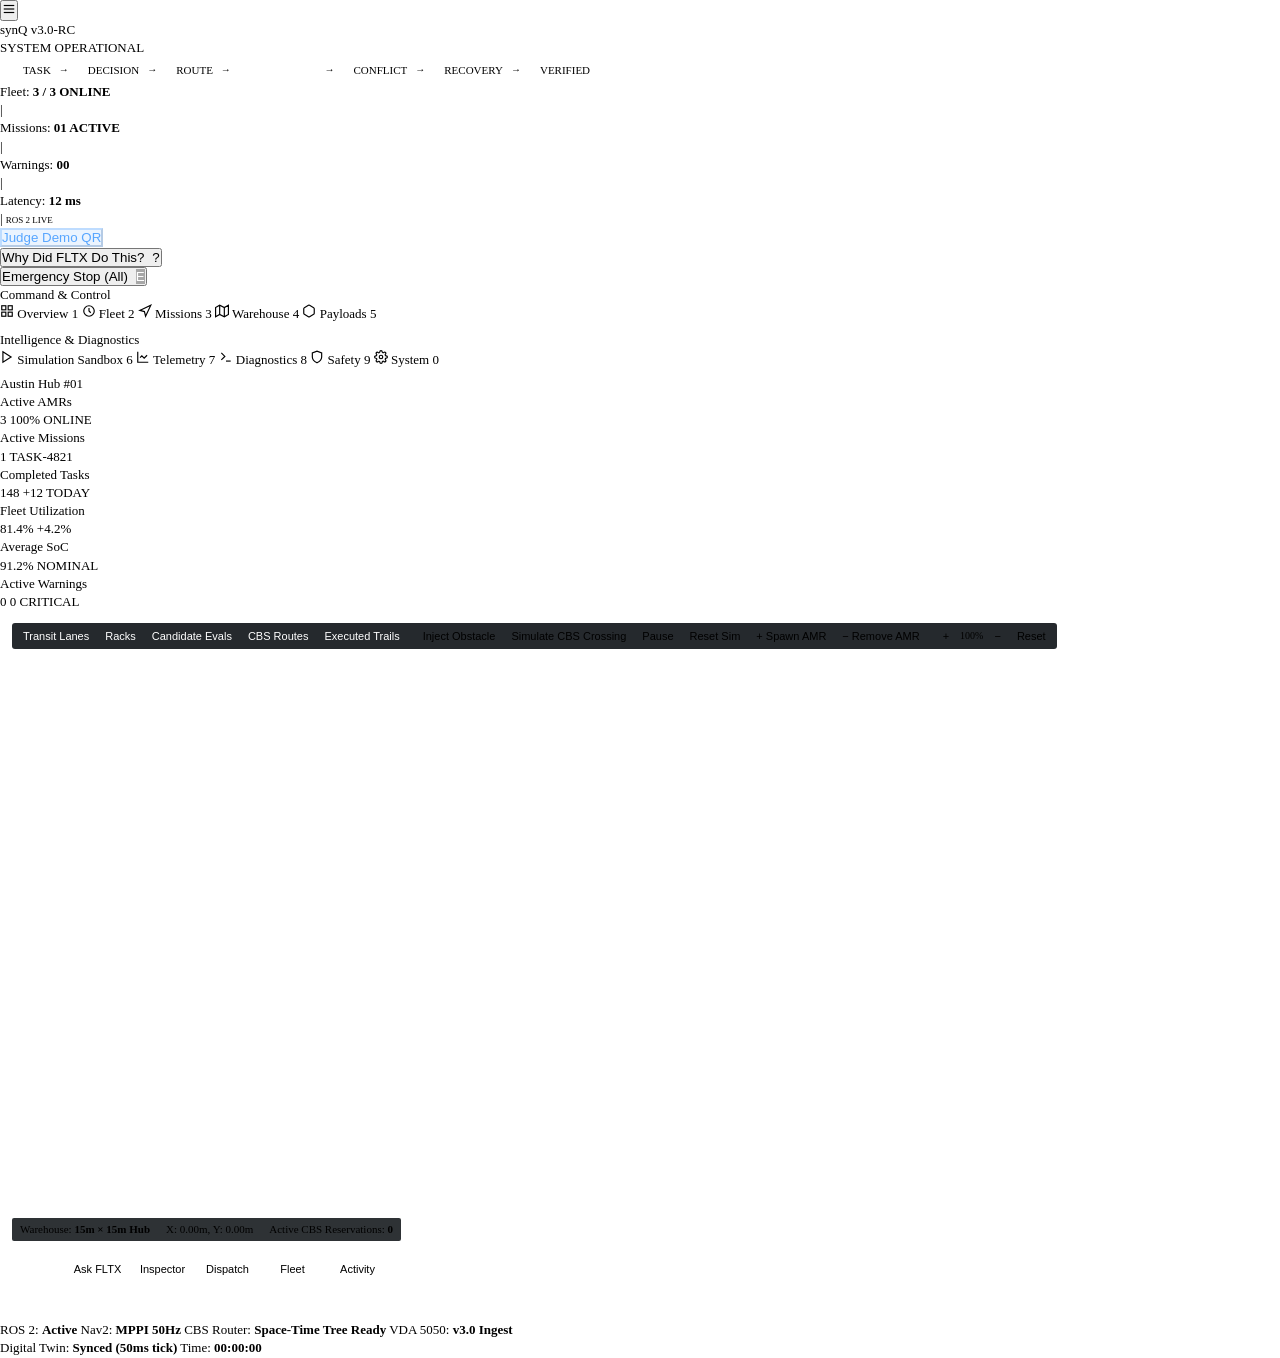
==== commit 623cdc7a: "feat(command-center): transition synQ to functional robotics command center (Phases 1-6) - Phase 1: " ====
--- a/frontend/index.html
+++ b/frontend/index.html
@@ -565,7 +565,7 @@
         <span style="color: var(--synq-border-default);">|</span>
         <div class="topbar-metric-item">Latency: <strong id="topbarLatency">12 ms</strong></div>
         <span style="color: var(--synq-border-default);">|</span>
-        <span class="synq-badge active" style="font-size: 9px;">LIVE BACKEND</span>
+        <span class="synq-badge online" id="topbarSourceBadge" style="font-size: 9px;"><span class="synq-badge-dot radar-ping"></span>ROS 2 LIVE</span>
       </div>
 
       <div class="topbar-right">
@@ -732,15 +732,20 @@
               <section class="map-container" id="mapContainer">
                 <canvas id="warehouseCanvas"></canvas>
 
-                <!-- Autonomy Visualization Toolbar -->
+                <!-- Autonomy Visualization Toolbar & Phase 5 Simulation Controls -->
                 <div class="map-toolbar">
                   <button class="tool-btn active" id="btnToggleLanes" onclick="playHapticClick('high'); toggleLayer('lanes')">Transit Lanes</button>
                   <button class="tool-btn active" id="btnToggleRacks" onclick="playHapticClick('high'); toggleLayer('racks')">Racks</button>
                   <button class="tool-btn active" id="btnToggleEvaluations" onclick="playHapticClick('high'); toggleLayer('evaluations')">Candidate Evals</button>
                   <button class="tool-btn active" id="btnToggleRoutes" onclick="playHapticClick('high'); toggleLayer('routes')">CBS Routes</button>
+                  <button class="tool-btn active" id="btnToggleTrails" onclick="playHapticClick('high'); toggleLayer('trails')">Executed Trails</button>
                   <div class="tool-sep"></div>
                   <button class="tool-btn" id="btnSimObstacle" onclick="playHapticClick('high'); toggleObstaclePlacement()">Inject Obstacle</button>
                   <button class="tool-btn" id="btnSimConflict" onclick="playHapticClick('high'); triggerCbsConflictScenario()">Simulate CBS Crossing</button>
+                  <button class="tool-btn" id="btnSimPause" onclick="playHapticClick('high'); toggleSimPause()">Pause</button>
+                  <button class="tool-btn" id="btnSimReset" onclick="playHapticClick('high'); resetSimulationState()">Reset Sim</button>
+                  <button class="tool-btn" id="btnSimSpawn" onclick="playHapticClick('high'); promptSpawnAMR()">+ Spawn AMR</button>
+                  <button class="tool-btn" id="btnSimRemove" onclick="playHapticClick('low'); promptRemoveAMR()">− Remove AMR</button>
                   <div class="tool-sep"></div>
                   <button class="tool-btn" onclick="zoomInMap()" title="Zoom In (+)">+</button>
                   <span id="zoomLevelDisplay" style="font-size:10px; font-family:var(--synq-font-mono); color:var(--synq-text-secondary); padding:0 3px;">100%</span>
@@ -861,6 +866,8 @@
 
   </div>
 
+  <script src="/static/js/state_store.js"></script>
+  <script src="/static/js/realtime_adapter.js"></script>
   <script src="/static/js/views.js"></script>
   <script>
     /* ============================================================= */
@@ -1056,209 +1063,50 @@
       }
     });
 
+        /* ============================================================= */
+    /* REALISTIC SPATIAL MODEL & CENTRALIZED REACTIVE STATE STORE   */
+    /* Phase 1 & Phase 4: State Architecture & Realtime Adapter      */
     /* ============================================================= */
-    /* REALISTIC SPATIAL MODEL & AUTONOMY STATE                      */
-    /* ============================================================= */
-
-    const WAREHOUSE = {
-      width: 15.0,
-      height: 15.0,
-      racks: [
-        { id: "A", x: 2.0, y: 1.8, w: 4.5, h: 1.4, name: "Rack Bay A (Pallets)" },
-        { id: "B", x: 8.5, y: 1.8, w: 4.5, h: 1.4, name: "Rack Bay B (Overstock)" },
-        { id: "C", x: 2.0, y: 6.8, w: 4.5, h: 1.4, name: "Rack Bay C (Fast Pick)" },
-        { id: "D", x: 8.5, y: 6.8, w: 4.5, h: 1.4, name: "Rack Bay D (Cartons)" },
-        { id: "E", x: 2.0, y: 11.8, w: 4.5, h: 1.4, name: "Rack Bay E (ASRS Infeed)" },
-        { id: "F", x: 8.5, y: 11.8, w: 4.5, h: 1.4, name: "Rack Bay F (Staging)" }
-      ],
-      zones: [
-        { id: "PICK-1", type: "PICK", x: 0.0, y: 4.0, w: 1.8, h: 2.0, label: "Inbound P1" },
-        { id: "PICK-2", type: "PICK", x: 0.0, y: 9.0, w: 1.8, h: 2.0, label: "Inbound P2" },
-        { id: "DROP-1", type: "DROP", x: 13.2, y: 4.0, w: 1.8, h: 2.0, label: "Outbound D1" },
-        { id: "DROP-2", type: "DROP", x: 13.2, y: 9.0, w: 1.8, h: 2.0, label: "Outbound D2" },
-        { id: "CHG-1", type: "CHARGE", x: 0.2, y: 0.2, w: 1.6, h: 1.6, label: "Fast Charger C1" },
-        { id: "CHG-2", type: "CHARGE", x: 13.2, y: 13.2, w: 1.6, h: 1.6, label: "Fast Charger C2" }
-      ]
-    };
-
-    const ROADMAP_NODES = {};
-    for (let r = 0; r < 4; r++) {
-      for (let c = 0; c < 4; c++) {
-        const id = `N_${r}_${c}`;
-        ROADMAP_NODES[id] = { id, r, c, x: c * 5.0, y: r * 5.0 };
-      }
-    }
-
-    const ROADMAP_EDGES = [];
-    for (let r = 0; r < 4; r++) {
-      for (let c = 0; c < 4; c++) {
-        const cur = `N_${r}_${c}`;
-        if (c < 3) ROADMAP_EDGES.push({ u: cur, v: `N_${r}_${c+1}` });
-        if (r < 3) ROADMAP_EDGES.push({ u: cur, v: `N_${r+1}_${c}` });
-      }
-    }
-
-    const ROBOTS = {
-      "synq-amr-01": {
-        id: "synq-amr-01",
-        status: "Idle",
-        battery: 94.5,
-        payload: "SCISSOR_LIFT",
-        payloadPosition: 0.0,
-        mission: "—",
-        pickup: "—",
-        destination: "—",
-        eta: "—",
-        speed: 0.0,
-        x: 0.0,
-        y: 0.0,
-        heading: 0,
-        route: [],
-        serial: "SN-SYNQ-2026-001",
-        rosNode: "/synq_amr_01/lifecycle_amr (ACTIVE)",
-        ekfCovariance: "0.012 m² (CONVERGED)"
-      },
-      "synq-amr-02": {
-        id: "synq-amr-02",
-        status: "Idle",
-        battery: 88.0,
-        payload: "ROLLER_CONVEYOR",
-        payloadPosition: 0.0,
-        mission: "—",
-        pickup: "—",
-        destination: "—",
-        eta: "—",
-        speed: 0.0,
-        x: 15.0,
-        y: 15.0,
-        heading: 180,
-        route: [],
-        serial: "SN-SYNQ-2026-002",
-        rosNode: "/synq_amr_02/lifecycle_amr (ACTIVE)",
-        ekfCovariance: "0.018 m² (CONVERGED)"
-      },
-      "synq-amr-03": {
-        id: "synq-amr-03",
-        status: "Idle",
-        battery: 91.2,
-        payload: "TOTE_GRIPPER",
-        payloadPosition: 0.0,
-        mission: "—",
-        pickup: "—",
-        destination: "—",
-        eta: "—",
-        speed: 0.0,
-        x: 15.0,
-        y: 0.0,
-        heading: 90,
-        route: [],
-        serial: "SN-SYNQ-2026-003",
-        rosNode: "/synq_amr_03/lifecycle_amr (ACTIVE)",
-        ekfCovariance: "0.011 m² (CONVERGED)"
-      }
-    };
-
-    // FIRST-CLASS AUTONOMY STATE RECORD ("Why Did FLTX Do This?")
-    let AUTONOMY_REASONING = {
-      currentStage: "EXECUTION", // TASK, DECISION, ROUTE, EXECUTION, CONFLICT, RECOVERY, VERIFIED
-      latestTask: {
-        orderId: "TASK-4821",
-        pickup: "N_1_1 (Rack Bay B)",
-        destination: "N_2_2 (Drop D2)",
-        payloadRequired: "SCISSOR_LIFT",
-        priority: 1
-      },
-      latestDecision: {
-        selectedRobot: "synq-amr-01",
-        rationale: "Assigned synq-amr-01: Optimal composite cost score (5.0) with matching SCISSOR_LIFT payload and 94.5% battery reserve.",
-        candidates: [
-          {
-            id: "synq-amr-01",
-            payload: "SCISSOR_LIFT",
-            match: true,
-            dist: 5.0,
-            battery: 94.5,
-            costScore: 5.0,
-            outcome: "SELECTED",
-            reason: "Optimal transit distance with physical payload match"
-          },
-          {
-            id: "synq-amr-02",
-            payload: "ROLLER_CONVEYOR",
-            match: false,
-            dist: 15.0,
-            battery: 88.0,
-            costScore: 15.0,
-            outcome: "REJECTED",
-            reason: "Payload mismatch: Equipped with Conveyor, requires Scissor Lift"
-          },
-          {
-            id: "synq-amr-03",
-            payload: "TOTE_GRIPPER",
-            match: false,
-            dist: 18.2,
-            battery: 91.2,
-            costScore: 18.2,
-            outcome: "REJECTED",
-            reason: "Payload mismatch: Equipped with Gripper; higher travel distance"
-          }
-        ]
-      },
-      latestCBS: {
-        status: "RESOLVED",
-        conflictDetected: "Vertex collision at N_0_1 at t=1.0s between synq-amr-01 and synq-amr-03",
-        conflictType: "VERTEX_CONFLICT",
-        location: "Node N_0_1 (Intersection)",
-        branchesEvaluated: [
-          {
-            branch: "Branch A (Constrain synq-amr-01)",
-            action: "Delay synq-amr-01 by 1 time-step",
-            costDelta: "+2.0s",
-            outcome: "REJECTED (Higher fleet mission delay)"
-          },
-          {
-            branch: "Branch B (Constrain synq-amr-03)",
-            action: "Route synq-amr-03 via bypass corridor N_1_2",
-            costDelta: "+1.0s",
-            outcome: "SELECTED (Minimal sum-of-costs delta; zero headway loss)"
-          }
-        ],
-        whyChosen: "Branch B chosen: Lower sum-of-costs delta (+1.0s vs +2.0s). synq-amr-03 yields corridor while high-priority task on synq-amr-01 proceeds uninterrupted."
-      },
-      latestObstacleRecovery: {
-        active: false,
-        obstacleLocation: null,
-        steps: [
-          { step: "Detection", detail: "360° LiDAR threshold breach at range 0.65m (< 1.0m warning field)" },
-          { step: "Risk Assessment", detail: "Active velocity vector intersects physical obstacle in 1.2s" },
-          { step: "Action", detail: "Commanded velocity zeroed (SAFETY_SLOWDOWN -> SAFETY_ESTOP)" },
-          { step: "Recovery", detail: "Costmap clearance service invoked -> SmacPlanner2D local grid replan" },
-          { step: "Verification", detail: "Zero footprint overlap verified along bypass route -> Mission resumed" }
-        ]
-      }
-    };
-
-    let selectedRobotId = "synq-amr-01";
-    let activeTab = "autonomy";
-    let isEstopActive = false;
+
+    const store = window.synqStore;
+    const ROBOTS = store.amrs;
+    const WAREHOUSE = store.warehouse;
+    const ROADMAP_NODES = store.warehouse.navigationGraph.nodes;
+    const ROADMAP_EDGES = store.warehouse.navigationGraph.edges;
+    let AUTONOMY_REASONING = store.autonomy;
+    let selectedRobotId = store.system.selectedRobotId;
+    let activeTab = store.system.activeTab;
+    let isEstopActive = store.system.isEstopActive;
     let obstacleMode = false;
-    let obstacles = [];
+    let obstacles = store.warehouse.obstacles;
     let conflictMarker = null;
 
-    const layers = {
-      lanes: true,
-      racks: true,
-      evaluations: true,
-      routes: true
-    };
+    const layers = store.system.layers;
 
     let camera = { x: 0, y: 0, zoom: 1.0, dragging: false, startX: 0, startY: 0 };
 
-    const ACTIVITIES = [
-      { time: "00:10", robot: "synq-amr-01", msg: "Mission TASK-4821 assigned via Decision Engine (Cost: 5.0)" },
-      { time: "00:09", robot: "CBS Router", msg: "Constraint Tree deconfliction: synq-amr-03 assigned bypass corridor" },
-      { time: "00:08", robot: "FMS", msg: "Topological roadmap synced. Zero active edge locks." }
-    ];
+    const ACTIVITIES = store.activities;
+
+    // Reactivity subscriptions: update view components when store emits events
+    store.subscribe("amr_selected", (bot) => {
+      selectedRobotId = bot.id;
+      renderPanel();
+    });
+
+    store.subscribe("autonomy_updated", () => {
+      AUTONOMY_REASONING = store.autonomy;
+      if (activeTab === "autonomy" || activeTab === "inspector") renderPanel();
+    });
+
+    store.subscribe("fleet_changed", () => {
+      renderPanel();
+      if (typeof renderFleetView === "function") renderFleetView();
+    });
+
+    store.subscribe("obstacles_cleared", () => {
+      obstacles = store.warehouse.obstacles;
+      conflictMarker = null;
+    });
 
     function logEvent(robot, msg) {
       const d = new Date();
@@ -1476,38 +1324,83 @@
         }
       }
 
-      // SPATIO-TEMPORAL CONFLICT MARKER (CBS Conflict Visualization)
-      if (conflictMarker) {
-        const pt = toScreen(conflictMarker.x, conflictMarker.y);
+      // SPATIO-TEMPORAL CONFLICT & RESERVATION ZONES (CBS)
+      if (conflictMarker || (store.autonomy.cbsConflicts && store.autonomy.cbsConflicts.length > 0)) {
+        const cPos = conflictMarker || { x: 5.0, y: 0.0 };
+        const pt = toScreen(cPos.x, cPos.y);
+        const ringPulse = 18 + 4 * Math.sin(performance.now() / 150);
+
+        ctx.save();
         ctx.beginPath();
-        ctx.arc(pt.x, pt.y, 16, 0, Math.PI * 2);
-        ctx.fillStyle = "rgba(210, 153, 34, 0.25)";
+        ctx.arc(pt.x, pt.y, ringPulse, 0, Math.PI * 2);
+        ctx.fillStyle = "rgba(210, 153, 34, 0.22)";
         ctx.strokeStyle = "#d29922";
         ctx.lineWidth = 2;
+        ctx.setLineDash([4, 2]);
         ctx.fill();
         ctx.stroke();
 
-        ctx.fillStyle = "#d29922";
+        ctx.fillStyle = "#e3b341";
         ctx.font = "bold 10px var(--font-mono)";
-        ctx.fillText("! CONFLICT t=1.0s", pt.x - 42, pt.y - 20);
-      }
-
-      // Obstacles
-      obstacles.forEach(obs => {
+        ctx.fillText("! CBS CONFLICT (VERTEX N_0_1)", pt.x - 65, pt.y - ringPulse - 6);
+        ctx.restore();
+      }
+
+      // Dynamic Obstacles with LiDAR Danger Pulse & Hazard Rings
+      (store.warehouse.obstacles || []).forEach(obs => {
         const pt = toScreen(obs.x, obs.y);
-        const r = (obs.radius || 0.75) * scale;
+        const r = (obs.radius || 0.85) * scale;
+        const pulse = 1 + 0.08 * Math.sin(performance.now() / 200);
+
+        ctx.save();
         ctx.beginPath();
-        ctx.arc(pt.x, pt.y, r, 0, Math.PI * 2);
-        ctx.fillStyle = "rgba(207, 34, 46, 0.25)";
-        ctx.strokeStyle = "#cf222e";
-        ctx.lineWidth = 1.5;
+        ctx.arc(pt.x, pt.y, r * pulse, 0, Math.PI * 2);
+        ctx.fillStyle = "rgba(248, 81, 73, 0.18)";
+        ctx.strokeStyle = "#f85149";
+        ctx.lineWidth = 1.8;
+        ctx.setLineDash([5, 3]);
+        ctx.stroke();
+
+        ctx.beginPath();
+        ctx.arc(pt.x, pt.y, r * 0.4, 0, Math.PI * 2);
+        ctx.fillStyle = "rgba(248, 81, 73, 0.6)";
         ctx.fill();
-        ctx.stroke();
-
-        ctx.fillStyle = "#f85149";
-        ctx.font = "10px var(--font-system)";
-        ctx.fillText("Obstacle", pt.x - 20, pt.y + 3);
+
+        ctx.fillStyle = "#ffffff";
+        ctx.font = "bold 9px var(--font-mono)";
+        ctx.fillText("! " + (obs.label || "OBSTACLE"), pt.x - 26, pt.y - r - 4);
+        ctx.restore();
       });
+
+      // Phase 2: Historical Executed Path Trails (Subtle Luminous Breadcrumbs)
+      if (layers.trails !== false) {
+        Object.values(ROBOTS).forEach(bot => {
+          if (!bot.executedTrail || bot.executedTrail.length < 2) return;
+          const isSelected = (bot.id === selectedRobotId);
+          ctx.save();
+          ctx.beginPath();
+          bot.executedTrail.forEach((pt, idx) => {
+            const sp = toScreen(pt.x, pt.y);
+            if (idx === 0) ctx.moveTo(sp.x, sp.y);
+            else ctx.lineTo(sp.x, sp.y);
+          });
+          ctx.strokeStyle = isSelected ? "rgba(56, 189, 248, 0.4)" : "rgba(255, 255, 255, 0.12)";
+          ctx.lineWidth = isSelected ? 2 : 1;
+          ctx.setLineDash([2, 4]);
+          ctx.stroke();
+
+          bot.executedTrail.forEach((pt, idx) => {
+            if (idx % 2 === 0) {
+              const sp = toScreen(pt.x, pt.y);
+              ctx.beginPath();
+              ctx.arc(sp.x, sp.y, isSelected ? 2.5 : 1.5, 0, Math.PI * 2);
+              ctx.fillStyle = isSelected ? "rgba(56, 189, 248, 0.6)" : "rgba(255, 255, 255, 0.2)";
+              ctx.fill();
+            }
+          });
+          ctx.restore();
+        });
+      }
 
       // CBS Active Routes with Animated Directional Flow
       if (layers.routes) {
@@ -1754,8 +1647,10 @@
 
       // Check click on robot
       for (const bot of Object.values(ROBOTS)) {
-        if (Math.hypot(bot.x - wPos.x, bot.y - wPos.y) <= 0.6) {
+        if (Math.hypot(bot.x - wPos.x, bot.y - wPos.y) <= 0.65) {
           selectedRobotId = bot.id;
+          store.selectRobot(bot.id);
+          playHapticClick("high");
           setPanelTab("inspector");
           break;
         }
@@ -1809,9 +1704,12 @@
         lanes: "btnToggleLanes",
         racks: "btnToggleRacks",
         evaluations: "btnToggleEvaluations",
-        routes: "btnToggleRoutes"
+        routes: "btnToggleRoutes",
+        trails: "btnToggleTrails"
       };
-      document.getElementById(btnMap[layer]).classList.toggle("active", layers[layer]);
+      if (btnMap[layer] && document.getElementById(btnMap[layer])) {
+        document.getElementById(btnMap[layer]).classList.toggle("active", layers[layer]);
+      }
     }
 
     /* ============================================================= */
@@ -1857,32 +1755,41 @@
     }
 
     function triggerCbsConflictScenario() {
+      if (window.synqRealtime) {
+        window.synqRealtime.triggerCbsSimulation().catch(() => {});
+      }
       setAutonomyPipelineStage("CONFLICT");
       conflictMarker = { x: 5.0, y: 0.0 }; // Node N_0_1
 
-      ROBOTS["synq-amr-01"].status = "Navigating";
-      ROBOTS["synq-amr-01"].x = 0.0;
-      ROBOTS["synq-amr-01"].y = 0.0;
-      ROBOTS["synq-amr-01"].route = ["N_0_1", "N_0_2"];
-
-      ROBOTS["synq-amr-03"].status = "Navigating";
-      ROBOTS["synq-amr-03"].x = 15.0;
-      ROBOTS["synq-amr-03"].y = 0.0;
-      ROBOTS["synq-amr-03"].route = ["N_0_2", "N_0_1", "N_0_0"];
+      if (ROBOTS["synq-amr-01"]) {
+        ROBOTS["synq-amr-01"].status = "Navigating";
+        ROBOTS["synq-amr-01"].x = 0.0;
+        ROBOTS["synq-amr-01"].y = 0.0;
+        ROBOTS["synq-amr-01"].route = ["N_0_1", "N_0_2"];
+      }
+
+      if (ROBOTS["synq-amr-03"]) {
+        ROBOTS["synq-amr-03"].status = "Navigating";
+        ROBOTS["synq-amr-03"].x = 15.0;
+        ROBOTS["synq-amr-03"].y = 0.0;
+        ROBOTS["synq-amr-03"].route = ["N_0_2", "N_0_1", "N_0_0"];
+      }
 
       showToast("CBS Conflict Detected: Head-on collision at N_0_1. Branching Constraint Tree...");
-      logEvent("CBS Router", "Vertex conflict detected at N_0_1 at t=1.0s. Evaluating constraint branches.");
+      store.logActivity("CBS Router", "Vertex conflict detected at N_0_1 at t=1.0s. Evaluating constraint branches.");
 
       setTimeout(() => {
         setAutonomyPipelineStage("RECOVERY");
-        ROBOTS["synq-amr-03"].route = ["N_0_2", "N_1_2", "N_1_1", "N_0_1"];
-        logEvent("CBS Router", "Branch B selected: synq-amr-03 assigned bypass corridor via N_1_2 (+1.0s cost)");
+        if (ROBOTS["synq-amr-03"]) {
+          ROBOTS["synq-amr-03"].route = ["N_0_2", "N_1_2", "N_1_1", "N_0_1"];
+        }
+        store.logActivity("CBS Router", "Branch B selected: synq-amr-03 assigned bypass corridor via N_1_2 (+1.0s cost)");
         showToast("Constraint Tree Resolved: synq-amr-03 routed via bypass corridor.");
 
         setTimeout(() => {
           setAutonomyPipelineStage("VERIFIED");
           conflictMarker = null;
-          logEvent("CBS Router", "Spatio-temporal trajectory conflict verified: 0 remaining collisions.");
+          store.logActivity("CBS Router", "Spatio-temporal trajectory conflict verified: 0 remaining collisions.");
           renderPanel();
         }, 1200);
       }, 1000);
@@ -1901,16 +1808,21 @@
     }
 
     function injectObstacle(wx, wy) {
-      obstacles.push({ x: wx, y: wy, radius: 0.75 });
+      if (window.synqRealtime) {
+        window.synqRealtime.injectObstacle(wx, wy, 0.85).catch(() => {});
+      } else {
+        store.injectObstacle(wx, wy, 0.85);
+      }
       obstacleMode = false;
-      document.getElementById("btnSimObstacle").classList.remove("active");
+      const obsBtn = document.getElementById("btnSimObstacle");
+      if (obsBtn) obsBtn.classList.remove("active");
 
       setAutonomyPipelineStage("CONFLICT");
       showToast("360° LiDAR: Dynamic obstacle detected! Evaluating route intersection...");
-      logEvent("Safety", `Obstacle detected at (${wx.toFixed(1)}m, ${wy.toFixed(1)}m). Risk: Critical.`);
-
-      AUTONOMY_REASONING.latestObstacleRecovery.active = true;
-      AUTONOMY_REASONING.latestObstacleRecovery.obstacleLocation = { x: wx, y: wy };
+      store.logActivity("Safety", `Obstacle detected at (${wx.toFixed(1)}m, ${wy.toFixed(1)}m). Risk: Critical.`);
+
+      AUTONOMY_REASONING.obstacleRecovery.active = true;
+      AUTONOMY_REASONING.obstacleRecovery.location = { x: wx, y: wy };
 
       // Replan any intersecting robot
       Object.values(ROBOTS).forEach(bot => {
@@ -1918,12 +1830,12 @@
           setTimeout(() => {
             setAutonomyPipelineStage("RECOVERY");
             bot.route = ["N_2_1", "N_2_2", "N_1_2"];
-            logEvent("Nav2", `${bot.id}: Path invalidated by obstacle. Local SmacPlanner2D detour calculated.`);
+            store.logActivity("Nav2", `${bot.id}: Path invalidated by obstacle. Local SmacPlanner2D detour calculated.`);
             showToast(`${bot.id}: Dynamic detour executed around obstacle.`);
 
             setTimeout(() => {
               setAutonomyPipelineStage("VERIFIED");
-              logEvent("Nav2", `${bot.id}: Detour verified collision-free. Mission continued.`);
+              store.logActivity("Nav2", `${bot.id}: Detour verified collision-free. Mission continued.`);
               renderPanel();
             }, 1000);
           }, 600);
@@ -2178,41 +2090,161 @@
 
     // B. ROBOT INSPECTOR TAB
     function renderInspectorTab(container) {
-      const bot = ROBOTS[selectedRobotId] || ROBOTS["synq-amr-01"];
+      const bot = store.getSelectedAMR() || store.amrs["synq-amr-01"];
+      const dec = store.autonomy.latestDecision;
+      const candRecord = dec && dec.candidates ? dec.candidates.find(c => c.id === bot.id) : null;
+      const isChosenForLatest = (dec && dec.selectedRobot === bot.id);
+
       let bClass = "idle";
       if (bot.status === "Navigating") bClass = "nav";
       if (bot.status === "Emergency Stop") bClass = "estop";
+      if (bot.status === "Charging") bClass = "charge";
+
+      const isRealROS2 = !bot.isSimulated;
+      const sourceBadge = isRealROS2
+        ? `<span class="synq-badge online" style="font-size:9px;"><span class="synq-badge-dot radar-ping"></span>ROS 2 HARDWARE</span>`
+        : `<span class="synq-badge warning" style="font-size:9px;"><span class="synq-badge-dot"></span>SIMULATED TWIN</span>`;
 
       container.innerHTML = `
-        <div>
-          <div class="sec-header">
-            <span class="sec-title">${bot.id}</span>
-            <span class="badge-status ${bClass}">${bot.status}</span>
-          </div>
-
-          <div class="prop-row"><span class="prop-name">Battery</span><span class="prop-val">${bot.battery.toFixed(1)}%</span></div>
-          <div class="prop-row"><span class="prop-name">Payload Module</span><span class="prop-val">${bot.payload.replace("_", " ")}</span></div>
-          <div class="prop-row"><span class="prop-name">Current Mission</span><span class="prop-val">${bot.mission}</span></div>
-          <div class="prop-row"><span class="prop-name">Pickup Station</span><span class="prop-val">${bot.pickup}</span></div>
-          <div class="prop-row"><span class="prop-name">Destination</span><span class="prop-val">${bot.destination}</span></div>
-          <div class="prop-row"><span class="prop-name">ETA</span><span class="prop-val">${bot.eta}</span></div>
-          <div class="prop-row"><span class="prop-name">Speed</span><span class="prop-val">${bot.speed.toFixed(2)} m/s</span></div>
-          <div class="prop-row"><span class="prop-name">Position</span><span class="prop-val">X: ${bot.x.toFixed(2)}m, Y: ${bot.y.toFixed(2)}m</span></div>
-          <div class="prop-row"><span class="prop-name">Heading</span><span class="prop-val">${bot.heading.toFixed(0)}°</span></div>
-
-          <details style="margin-top: 10px; background: var(--bg-canvas); border: 1px solid var(--border-color); padding: 8px; border-radius: 2px;">
-            <summary style="font-size: 11px; color: var(--text-secondary); cursor: pointer;">System Diagnostics</summary>
-            <div style="margin-top: 6px;">
-              <div class="prop-row"><span class="prop-name">Serial</span><span class="prop-val">${bot.serial}</span></div>
-              <div class="prop-row"><span class="prop-name">ROS Node</span><span class="prop-val">${bot.rosNode}</span></div>
-              <div class="prop-row"><span class="prop-name">EKF Localization</span><span class="prop-val">${bot.ekfCovariance}</span></div>
+        <div class="inspector-root">
+          <!-- Robot Header & Mode Badge -->
+          <div class="sec-header" style="align-items: center; margin-bottom: 10px;">
+            <div>
+              <span class="sec-title" style="font-size:14px; font-weight:700;">${bot.id}</span>
+              <div style="font-size:10px; color:var(--text-secondary); margin-top:2px;">${bot.name || 'AMR Unit'} • ${bot.serial}</div>
+            </div>
+            <div style="display:flex; flex-direction:column; align-items:flex-end; gap:4px;">
+              <span class="badge-status ${bClass}">${bot.status.toUpperCase()}</span>
+              ${sourceBadge}
+            </div>
+          </div>
+
+          <!-- Section 1: Realtime Telemetry & Battery Cell Balance -->
+          <div style="background:var(--bg-canvas); border:1px solid var(--border-color); border-radius:4px; padding:10px; margin-bottom:10px;">
+            <div style="display:flex; justify-content:space-between; align-items:center; margin-bottom:6px;">
+              <span style="font-size:11px; font-weight:700; color:#fff; text-transform:uppercase; letter-spacing:0.5px;">Battery Subsystem</span>
+              <span style="font-size:11px; font-weight:700; color:${bot.battery < 20 ? 'var(--color-danger)' : (bot.battery < 40 ? 'var(--color-warning)' : 'var(--color-success)')};">
+                ${bot.battery.toFixed(1)}% SoC
+              </span>
+            </div>
+            <div style="width:100%; height:6px; background:rgba(255,255,255,0.08); border-radius:3px; overflow:hidden; margin-bottom:8px;">
+              <div style="width:${bot.battery}%; height:100%; background:${bot.battery < 20 ? '#f85149' : (bot.battery < 40 ? '#d29922' : '#3fb950')}; transition:width 0.3s ease;"></div>
+            </div>
+            <div style="display:grid; grid-template-columns:1fr 1fr; gap:6px; font-size:10px; color:var(--text-secondary);">
+              <div>Cells (4S LiFePO4): <strong style="color:#c9d1d9;">${bot.cells ? bot.cells.join('V, ') + 'V' : '4.14V, 4.13V, 4.14V, 4.13V'}</strong></div>
+              <div>Pack Temp: <strong style="color:#c9d1d9;">${bot.temperatureC || 28.4}°C</strong></div>
+              <div>Est. Runtime: <strong style="color:#c9d1d9;">${(bot.battery * 0.08).toFixed(1)} hrs</strong></div>
+              <div>Cycle Health: <strong style="color:#3fb950;">98.4% (Nominal)</strong></div>
+            </div>
+          </div>
+
+          <!-- Section 2: Kinematics & Pose -->
+          <div style="background:var(--bg-canvas); border:1px solid var(--border-color); border-radius:4px; padding:10px; margin-bottom:10px;">
+            <div style="font-size:11px; font-weight:700; color:#fff; text-transform:uppercase; letter-spacing:0.5px; margin-bottom:6px;">Kinematics & Spatial Pose</div>
+            <div style="display:grid; grid-template-columns:1fr 1fr; gap:6px; font-size:10px;">
+              <div class="prop-row"><span class="prop-name">Position:</span><span class="prop-val">X: ${bot.x.toFixed(2)}m, Y: ${bot.y.toFixed(2)}m</span></div>
+              <div class="prop-row"><span class="prop-name">Heading θ:</span><span class="prop-val">${bot.heading.toFixed(0)}°</span></div>
+              <div class="prop-row"><span class="prop-name">Velocity:</span><span class="prop-val">${bot.speed.toFixed(2)} m/s (max 1.5)</span></div>
+              <div class="prop-row"><span class="prop-name">Current Node:</span><span class="prop-val">${bot.currentNode || 'N_0_0'}</span></div>
+            </div>
+          </div>
+
+          <!-- Section 3: Modular Payload Subsystem -->
+          <div style="background:var(--bg-canvas); border:1px solid var(--border-color); border-radius:4px; padding:10px; margin-bottom:10px;">
+            <div style="display:flex; justify-content:space-between; align-items:center; margin-bottom:6px;">
+              <span style="font-size:11px; font-weight:700; color:#fff; text-transform:uppercase; letter-spacing:0.5px;">Payload Subsystem</span>
+              <span style="font-size:10px; font-weight:700; color:#a371f7;">${(bot.payload || 'SCISSOR_LIFT').replace('_', ' ')}</span>
+            </div>
+            <div style="display:grid; grid-template-columns:1fr 1fr; gap:6px; font-size:10px;">
+              <div class="prop-row"><span class="prop-name">Deck Status:</span><span class="prop-val">${bot.payloadPosition > 0.5 ? 'ELEVATED (1.2m)' : 'LOWERED (0.0m)'}</span></div>
+              <div class="prop-row"><span class="prop-name">Actuator Load:</span><span class="prop-val">${bot.payloadCurrentA || 0.2} A</span></div>
+              <div class="prop-row"><span class="prop-name">Payload Lock:</span><span class="prop-val" style="color:var(--color-success);">ENGAGED ✓</span></div>
+              <div class="prop-row"><span class="prop-name">Rated Load:</span><span class="prop-val">500 kg max</span></div>
+            </div>
+          </div>
+
+          <!-- Section 4: Mission & Navigation State -->
+          <div style="background:var(--bg-canvas); border:1px solid var(--border-color); border-radius:4px; padding:10px; margin-bottom:10px;">
+            <div style="display:flex; justify-content:space-between; align-items:center; margin-bottom:6px;">
+              <span style="font-size:11px; font-weight:700; color:#fff; text-transform:uppercase; letter-spacing:0.5px;">Active Mission</span>
+              <span style="font-size:10px; font-weight:700; color:#58a6ff;">${bot.mission || 'STANDBY'}</span>
+            </div>
+            <div style="font-size:10px; color:var(--text-secondary); margin-bottom:6px;">
+              <div>Destination: <strong style="color:#c9d1d9;">${bot.destination || '—'}</strong> • ETA: <strong style="color:#c9d1d9;">${bot.eta || '—'}</strong></div>
+            </div>
+            <div style="font-size:10px; color:var(--text-secondary);">
+              <span>Queued Waypoints (${bot.route ? bot.route.length : 0}):</span>
+              <div style="display:flex; gap:4px; flex-wrap:wrap; margin-top:4px;">
+                ${(bot.route && bot.route.length > 0)
+                  ? bot.route.map(nid => `<span style="background:rgba(56,189,248,0.15); border:1px solid rgba(56,189,248,0.3); color:#38bdf8; padding:2px 6px; border-radius:3px; font-family:var(--font-mono); font-size:9px;">${nid}</span>`).join('')
+                  : '<span style="color:var(--text-muted); font-style:italic;">No active route queued</span>'
+                }
+              </div>
+            </div>
+          </div>
+
+          <!-- Section 5: Safety Interlocks (ISO 13849 Cat 4) -->
+          <div style="background:var(--bg-canvas); border:1px solid var(--border-color); border-radius:4px; padding:10px; margin-bottom:10px;">
+            <div style="font-size:11px; font-weight:700; color:#fff; text-transform:uppercase; letter-spacing:0.5px; margin-bottom:6px;">Safety Interlocks (ISO 13849 Cat 4)</div>
+            <div style="display:grid; grid-template-columns:1fr 1fr; gap:6px; font-size:10px;">
+              <div class="prop-row"><span class="prop-name">E-Stop Relay:</span><span class="prop-val" style="color:${bot.safetyState && bot.safetyState.eStopEngaged ? 'var(--color-danger)' : 'var(--color-success)'};">${bot.safetyState && bot.safetyState.eStopEngaged ? 'TRIPPED' : 'ARMED ✓'}</span></div>
+              <div class="prop-row"><span class="prop-name">LiDAR Zone:</span><span class="prop-val" style="color:${bot.safetyState && bot.safetyState.lidarStopZone ? 'var(--color-danger)' : 'var(--color-success)'};">${bot.safetyState && bot.safetyState.lidarStopZone ? 'BREACHED (<0.45m)' : 'CLEAR ✓'}</span></div>
+              <div class="prop-row"><span class="prop-name">Clearance:</span><span class="prop-val">${bot.safetyState ? bot.safetyState.clearanceMeters : 2.8} m</span></div>
+              <div class="prop-row"><span class="prop-name">FastDDS Watchdog:</span><span class="prop-val" style="color:var(--color-success);">20ms (OK)</span></div>
+            </div>
+          </div>
+
+          <!-- Section 6: Autonomy Decision Explanation ("Why This AMR?") -->
+          <div style="background:rgba(88,166,255,0.06); border:1px solid rgba(88,166,255,0.25); border-radius:4px; padding:10px; margin-bottom:12px;">
+            <div style="font-size:11px; font-weight:700; color:#58a6ff; text-transform:uppercase; letter-spacing:0.5px; margin-bottom:6px;">
+              Autonomy Decision Context: ${isChosenForLatest ? 'SELECTED ROBOT' : 'ALTERNATIVE CANDIDATE'}
+            </div>
+            <p style="font-size:10.5px; color:#c9d1d9; line-height:1.45; margin-bottom:8px;">
+              ${isChosenForLatest
+                ? `<strong>Why Chosen:</strong> ${dec ? dec.rationale : 'Optimal transit distance with matching physical tooling.'}`
+                : `<strong>Evaluation Status:</strong> ${candRecord ? candRecord.reason : 'Standby buffer reserve. Ready for queue dispatch.'}`
+              }
+            </p>
+            ${candRecord ? `
+              <div style="font-size:10px; display:grid; grid-template-columns:1fr 1fr; gap:4px; background:rgba(0,0,0,0.25); padding:6px; border-radius:3px;">
+                <div>Payload Compatible: <strong style="color:${candRecord.match ? 'var(--color-success)' : 'var(--color-danger)'};">${candRecord.match ? 'YES ✓' : 'MISMATCH ✗'}</strong></div>
+                <div>Composite Cost: <strong style="color:#58a6ff;">${candRecord.costScore}</strong></div>
+                <div>Transit Distance: <strong>${candRecord.dist}m</strong></div>
+                <div>Battery Reserve: <strong>${candRecord.battery}%</strong></div>
+              </div>
+            ` : ''}
+
+            <!-- CBS Conflict & Spatio-Temporal Reservation Status -->
+            <div style="margin-top:8px; padding-top:8px; border-top:1px solid rgba(255,255,255,0.08); font-size:10px;">
+              <span style="font-weight:700; color:var(--text-secondary); text-transform:uppercase;">CBS Trajectory Status:</span>
+              <div style="color:#c9d1d9; margin-top:2px;">
+                ${bot.status === 'Navigating'
+                  ? 'Active space-time corridor reserved. Zero vertex/edge conflicts.'
+                  : 'Idle at node. Spatio-temporal reservation released.'
+                }
+              </div>
+            </div>
+          </div>
+
+          <!-- Section 7: Diagnostics Accordion -->
+          <details style="margin-bottom: 12px; background: var(--bg-canvas); border: 1px solid var(--border-color); padding: 8px; border-radius: 4px;">
+            <summary style="font-size: 11px; color: var(--text-secondary); cursor: pointer; font-weight:600;">Hardware & ROS 2 Node Diagnostics</summary>
+            <div style="margin-top: 6px; font-size:10px;">
+              <div class="prop-row"><span class="prop-name">Serial Number:</span><span class="prop-val">${bot.serial}</span></div>
+              <div class="prop-row"><span class="prop-name">ROS 2 Node:</span><span class="prop-val">${bot.rosNode}</span></div>
+              <div class="prop-row"><span class="prop-name">EKF Localization:</span><span class="prop-val">${bot.ekfCovariance}</span></div>
+              <div class="prop-row"><span class="prop-name">LiDAR Sensor:</span><span class="prop-val">SICK microScan3 (Core IP67)</span></div>
             </div>
           </details>
 
-          <div style="display: flex; gap: 8px; margin-top: 14px;">
+          <!-- Section 8: Operator Control Actions -->
+          <div style="display: grid; grid-template-columns: 1fr 1fr; gap: 8px;">
             <button class="btn-submit-action" style="background: var(--bg-subpanel); border-color: var(--border-color); color: var(--text-main);" onclick="dockUnit('${bot.id}')">Dock & Charge</button>
-            <button class="btn-submit-action" onclick="pauseUnit('${bot.id}')">${bot.status === 'Navigating' ? 'Pause' : 'Resume'}</button>
-          </div>
+            <button class="btn-submit-action" onclick="pauseUnit('${bot.id}')">${bot.status === 'Navigating' ? 'Pause Motion' : 'Resume Motion'}</button>
+          </div>
+          <button class="tool-btn" style="width:100%; margin-top:6px; color:#f85149; border-color:rgba(248,81,73,0.3); background:rgba(248,81,73,0.06); padding:6px; border-radius:3px; cursor:pointer;" onclick="store.removeAMR('${bot.id}'); renderPanel(); if(typeof renderFleetView==='function') renderFleetView();">
+            Decommission / Remove AMR from Topology
+          </button>
         </div>
       `;
     }
@@ -2418,72 +2450,93 @@
     }
 
     function dockUnit(id) {
-      const bot = ROBOTS[id];
+      const bot = store.amrs[id] || ROBOTS[id];
       if (!bot) return;
       bot.status = "Navigating";
       bot.destination = "Charger C1";
       bot.route = ["N_0_0"];
-      logEvent(id, "Commanded return to fast charging dock C1");
+      store.logActivity(id, "Commanded return to fast charging dock C1");
       renderPanel();
     }
 
     function pauseUnit(id) {
-      const bot = ROBOTS[id];
+      const bot = store.amrs[id] || ROBOTS[id];
       if (!bot) return;
       bot.status = (bot.status === "Navigating") ? "Idle" : "Navigating";
-      logEvent(id, bot.status === "Navigating" ? "Motion resumed" : "Motion paused");
+      store.logActivity(id, bot.status === "Navigating" ? "Motion resumed" : "Motion paused");
       renderPanel();
+    }
+
+    /* Phase 5: Autonomous Simulation Controls */
+    function toggleSimPause() {
+      playHapticClick("high");
+      const isPaused = store.togglePauseSimulation();
+      const btn = document.getElementById("btnSimPause");
+      if (btn) {
+        btn.classList.toggle("active", isPaused);
+        btn.textContent = isPaused ? "Resume Sim" : "Pause";
+      }
+      showToast(isPaused ? "Simulation Frozen: Physics and navigation paused." : "Simulation Resumed: 50Hz clock ticking.");
+    }
+
+    function resetSimulationState() {
+      playHapticClick("high");
+      store.resetSimulation();
+      showToast("Facility digital twin reset to baseline coordinates.");
+      renderPanel();
+      if (typeof renderFleetView === "function") renderFleetView();
+    }
+
+    function promptSpawnAMR() {
+      playHapticClick("high");
+      const count = Object.keys(store.amrs).length + 1;
+      const newId = `synq-amr-${String(count).padStart(2, '0')}`;
+      const payloads = ["SCISSOR_LIFT", "ROLLER_CONVEYOR", "TOTE_GRIPPER"];
+      const p = payloads[(count - 1) % payloads.length];
+      const startNodes = ["N_3_0", "N_3_1", "N_3_2", "N_0_3"];
+      const startNode = startNodes[(count - 1) % startNodes.length];
+
+      store.spawnAMR(newId, p, startNode);
+      store.selectRobot(newId);
+      selectedRobotId = newId;
+      showToast(`AMR Spawned: ${newId} (${p.replace('_', ' ')}) ready at ${startNode}`);
+      renderPanel();
+      if (typeof renderFleetView === "function") renderFleetView();
+    }
+
+    function promptRemoveAMR() {
+      playHapticClick("low");
+      const bots = Object.keys(store.amrs);
+      if (bots.length <= 1) {
+        showToast("Cannot remove: At least 1 AMR must remain active in fleet.");
+        return;
+      }
+      const targetId = selectedRobotId || bots[bots.length - 1];
+      store.removeAMR(targetId);
+      selectedRobotId = Object.keys(store.amrs)[0];
+      showToast(`AMR Decommissioned: ${targetId} safely removed from operational grid.`);
+      renderPanel();
+      if (typeof renderFleetView === "function") renderFleetView();
     }
 
     setInterval(() => {
       // Clock
       const now = new Date();
-      document.getElementById("stripTime").textContent = now.toTimeString().split(" ")[0];
-
-      // Step active robot motion
-      let activeMissionsCount = 0;
-      Object.values(ROBOTS).forEach(bot => {
-        if (bot.status === "Navigating" && bot.route.length > 0) {
-          activeMissionsCount++;
-          const targetId = bot.route[0];
-          const node = ROADMAP_NODES[targetId];
-          if (node) {
-            const dx = node.x - bot.x;
-            const dy = node.y - bot.y;
-            const dist = Math.hypot(dx, dy);
-
-            if (dist < 0.15) {
-              bot.x = node.x;
-              bot.y = node.y;
-              bot.route.shift();
-              if (bot.route.length === 0) {
-                bot.status = "Idle";
-                bot.mission = "—";
-                bot.pickup = "—";
-                bot.destination = "—";
-                bot.eta = "—";
-                bot.speed = 0.0;
-                logEvent(bot.id, `Arrived at destination (${targetId}). Task complete.`);
-                setAutonomyPipelineStage("VERIFIED");
-                renderPanel();
-              }
-            } else {
-              bot.speed = 0.85;
-              bot.x += (dx / dist) * 0.06;
-              bot.y += (dy / dist) * 0.06;
-              bot.heading = Math.atan2(dy, dx) * 180 / Math.PI;
-            }
-          }
-        }
-      });
+      const timeEl = document.getElementById("stripTime");
+      if (timeEl) timeEl.textContent = now.toTimeString().split(" ")[0];
+
+      // Step state store simulation clock & robot trajectories
+      store.stepTick(0.05);
+
+      const botsList = Object.values(store.amrs);
+      const activeMissionsCount = botsList.filter(b => b.status === "Navigating").length;
 
       document.getElementById("valReservationsCount").textContent = activeMissionsCount;
 
       // Update Live Operations Topbar & KPI Ribbon
-      const botsList = Object.values(ROBOTS);
       const onlineCount = botsList.filter(b => b.status !== "Emergency Stop").length;
       const totalCount = botsList.length;
-      const avgBat = (botsList.reduce((acc, b) => acc + b.battery, 0) / totalCount).toFixed(1);
+      const avgBat = (botsList.reduce((acc, b) => acc + b.battery, 0) / (totalCount || 1)).toFixed(1);
 
       const kpiRobots = document.getElementById("kpiActiveRobots");
       if (kpiRobots) kpiRobots.textContent = `${onlineCount}`;
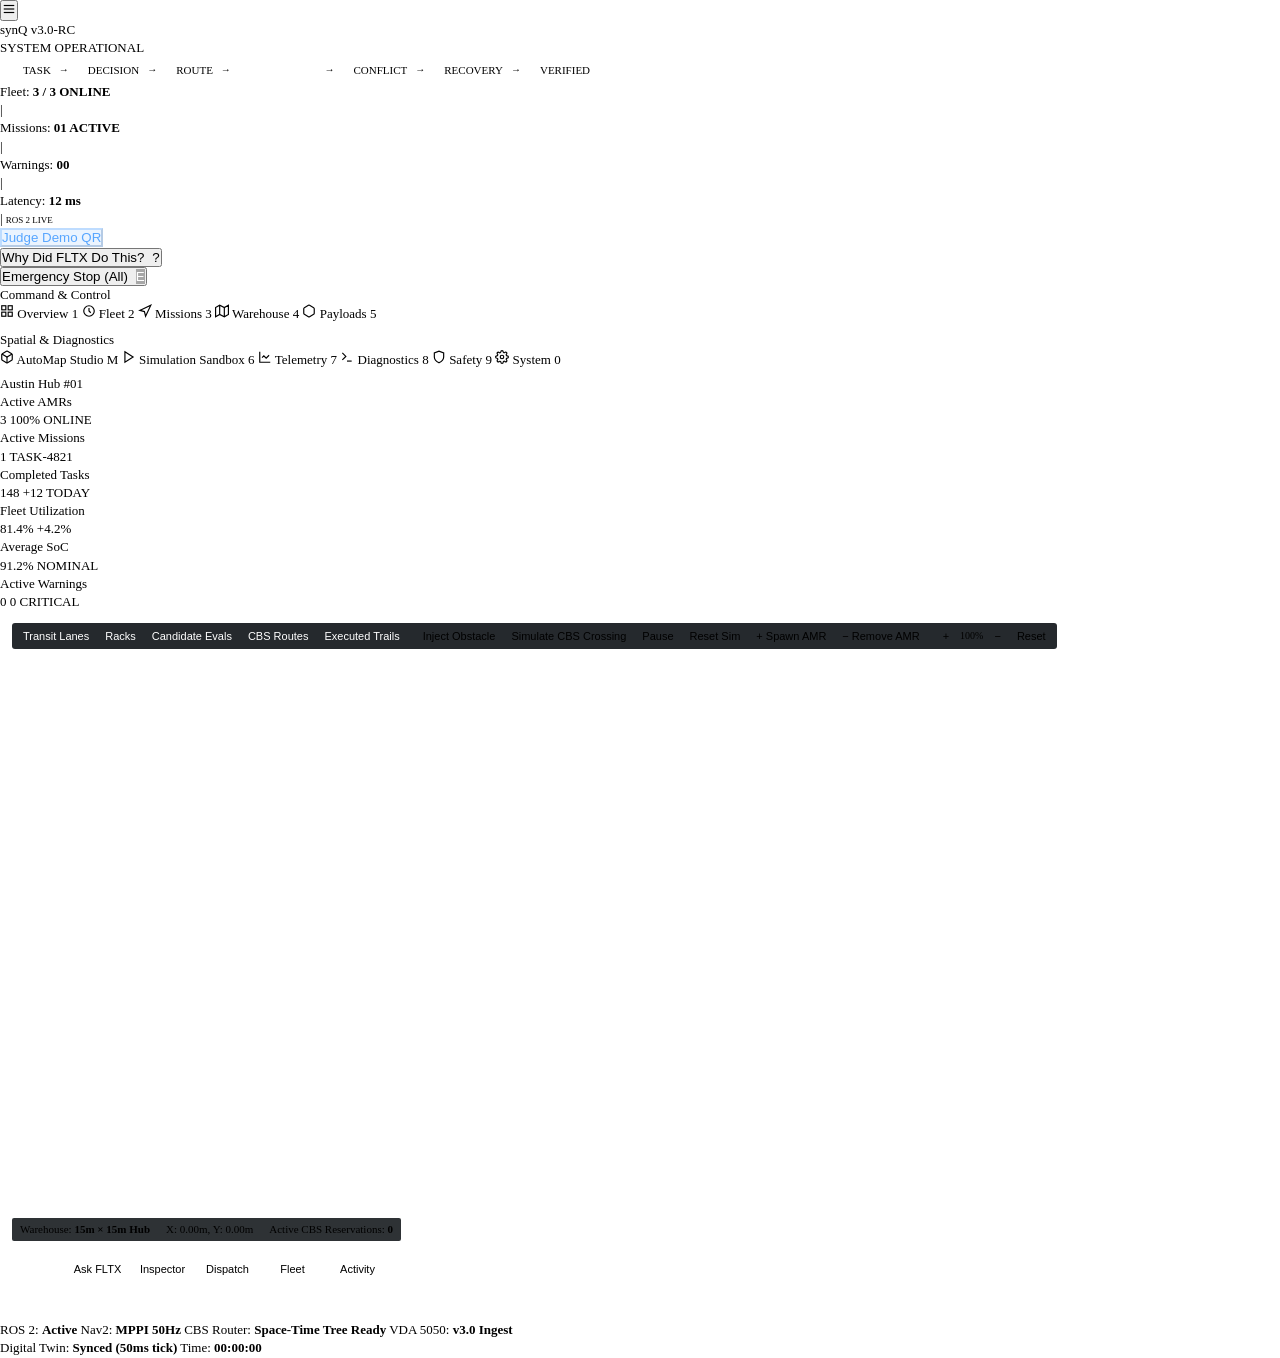
==== commit eead8197: "feat(automap): implement scan-to-digital-twin pipeline for warehouse deployment - Sensor & SLAM inge" ====
--- a/frontend/index.html
+++ b/frontend/index.html
@@ -628,7 +628,14 @@
             <span class="kbd-chip">5</span>
           </a>
 
-          <div class="sidebar-nav-header" style="margin-top: 8px;">Intelligence & Diagnostics</div>
+          <div class="sidebar-nav-header" style="margin-top: 8px;">Spatial & Diagnostics</div>
+          <a class="nav-item" data-route="automap" onclick="playHapticClick('high'); navigateTo('automap');">
+            <span class="nav-icon">
+              <svg width="14" height="14" viewBox="0 0 24 24" fill="none" stroke="currentColor" stroke-width="2"><path d="M21 16V8a2 2 0 0 0-1-1.73l-7-4a2 2 0 0 0-2 0l-7 4A2 2 0 0 0 3 8v8a2 2 0 0 0 1 1.73l7 4a2 2 0 0 0 2 0l7-4A2 2 0 0 0 21 16z"></path><polyline points="3.27 6.96 12 12.01 20.73 6.96"></polyline><line x1="12" y1="22.08" x2="12" y2="12"></line></svg>
+            </span>
+            <span class="nav-label">AutoMap Studio</span>
+            <span class="kbd-chip">M</span>
+          </a>
           <a class="nav-item" data-route="simulation" onclick="playHapticClick('high'); navigateTo('simulation');">
             <span class="nav-icon">
               <svg width="14" height="14" viewBox="0 0 24 24" fill="none" stroke="currentColor" stroke-width="2"><polygon points="5 3 19 12 5 21 5 3"></polygon></svg>
@@ -840,6 +847,13 @@
           </div>
         </div>
 
+        <!-- VIEW: AUTOMAP STUDIO (SCAN TO DIGITAL TWIN) -->
+        <div class="view-page" id="view-automap">
+          <div class="synq-view-container" id="automapViewContainer" style="padding:0; height:100%;">
+            <!-- Dynamically populated in renderAutoMapView() -->
+          </div>
+        </div>
+
         <!-- VIEW 10: SETTINGS & GATEWAY VIEW -->
         <div class="view-page" id="view-settings">
           <div class="synq-view-container" id="settingsViewContainer">
@@ -866,9 +880,12 @@
 
   </div>
 
+  <script src="/static/js/vendor/three.min.js"></script>
+  <script src="/static/js/vendor/OrbitControls.js"></script>
   <script src="/static/js/state_store.js"></script>
   <script src="/static/js/realtime_adapter.js"></script>
   <script src="/static/js/views.js"></script>
+  <script src="/static/js/automap_view.js"></script>
   <script>
     /* ============================================================= */
     /* 0. APPLICATION ROUTER & VIEW CONTROLLER                       */
@@ -921,6 +938,8 @@
         renderDiagnosticsView();
       } else if (route === "safety" && typeof renderSafetyView === "function") {
         renderSafetyView();
+      } else if (route === "automap" && typeof renderAutoMapView === "function") {
+        renderAutoMapView();
       } else if (route === "settings" && typeof renderSettingsView === "function") {
         renderSettingsView();
       }
@@ -1037,7 +1056,9 @@
         "7": "telemetry",
         "8": "diagnostics",
         "9": "safety",
-        "0": "settings"
+        "0": "settings",
+        "m": "automap",
+        "M": "automap"
       };
 
       if (keyMap[e.key]) {
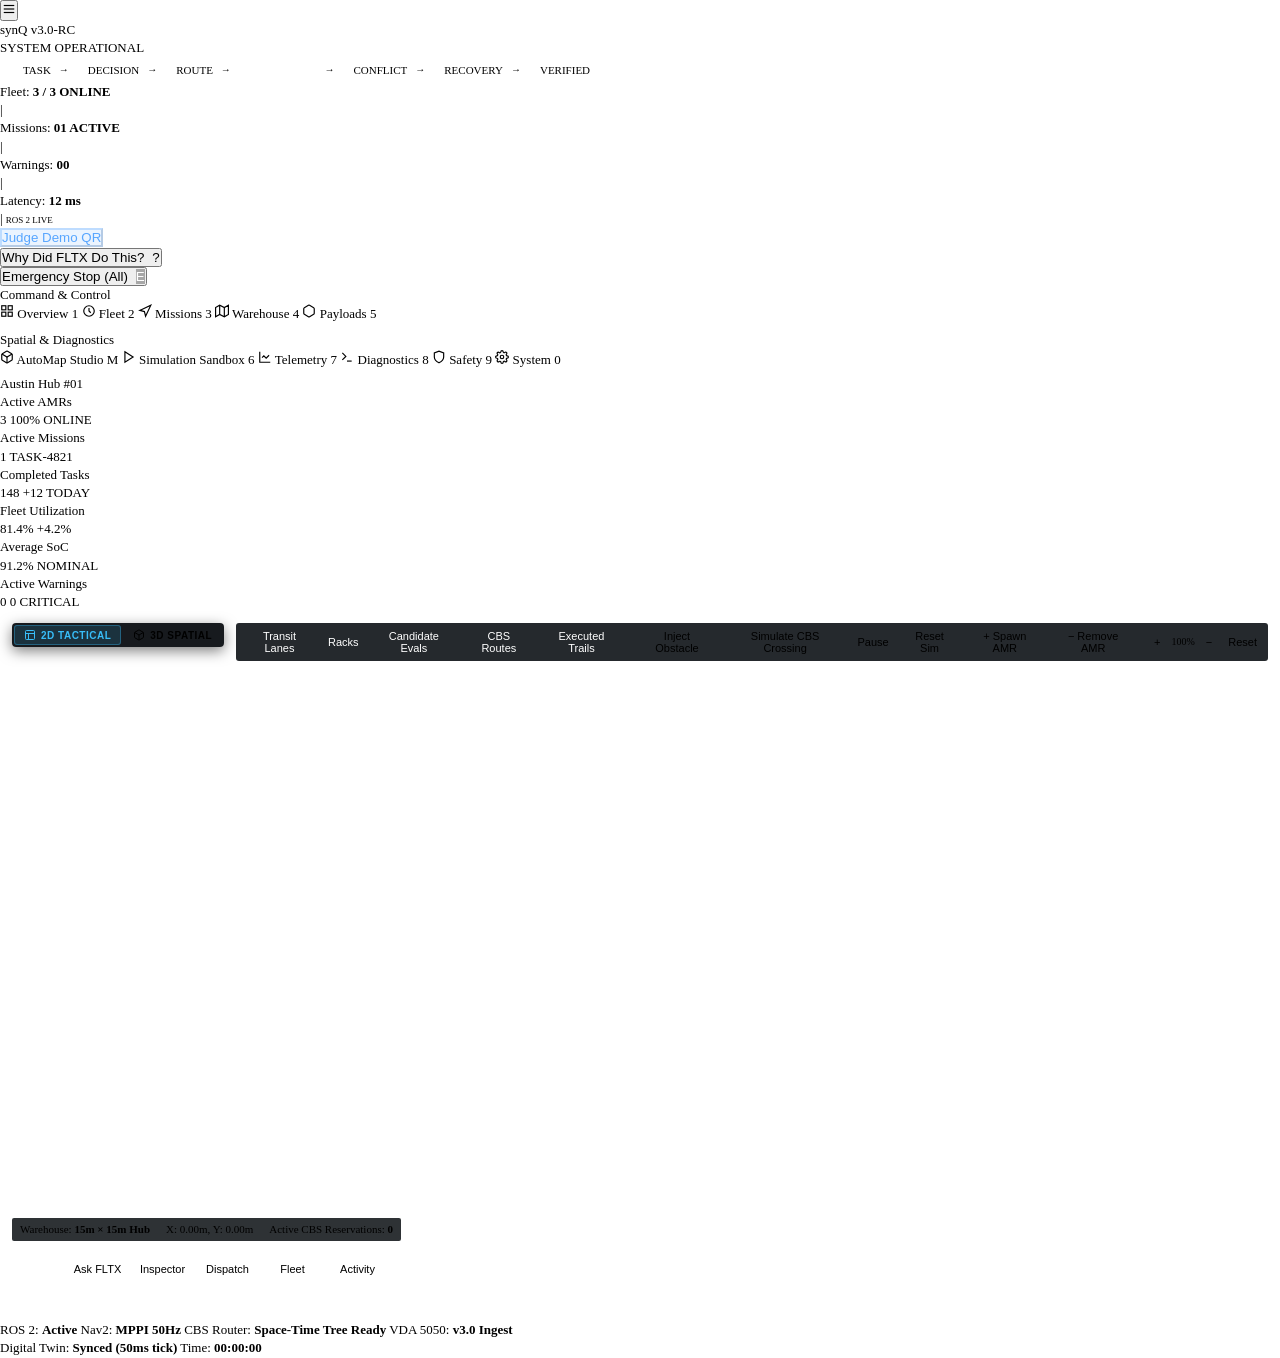
==== commit b0f21da6: "feat(frontend): integrate Foxglove and Altara robotics UX architecture with 3D spatial twin and SCAD" ====
--- a/frontend/index.html
+++ b/frontend/index.html
@@ -220,11 +220,54 @@
       cursor: grabbing;
     }
 
+    /* Foxglove Viewport Dual-Mode Switcher */
+    .viewport-mode-strip {
+      position: absolute;
+      top: 12px;
+      left: 12px;
+      z-index: 12;
+      display: flex;
+      background: rgba(14, 17, 21, 0.96);
+      border: 1px solid var(--border-color);
+      border-radius: 4px;
+      padding: 2px;
+      gap: 2px;
+      box-shadow: 0 4px 14px rgba(0,0,0,0.5);
+      backdrop-filter: blur(8px);
+    }
+
+    .mode-tab {
+      background: transparent;
+      border: none;
+      color: var(--text-secondary);
+      font-size: 10px;
+      font-weight: 700;
+      letter-spacing: 0.5px;
+      padding: 4px 10px;
+      border-radius: 3px;
+      cursor: pointer;
+      display: flex;
+      align-items: center;
+      gap: 5px;
+      transition: all 0.15s ease;
+    }
+
+    .mode-tab:hover {
+      color: #fff;
+      background: rgba(255, 255, 255, 0.04);
+    }
+
+    .mode-tab.active {
+      background: rgba(56, 189, 248, 0.15);
+      color: #38bdf8;
+      box-shadow: inset 0 0 0 1px rgba(56, 189, 248, 0.35);
+    }
+
     /* Map Toolstrip */
     .map-toolbar {
       position: absolute;
       top: 12px;
-      left: 12px;
+      left: 236px;
       background: rgba(24, 28, 32, 0.94);
       border: 1px solid var(--border-color);
       border-radius: 3px;
@@ -232,6 +275,8 @@
       align-items: center;
       padding: 3px;
       z-index: 10;
+      overflow-x: auto;
+      max-width: calc(100% - 248px);
     }
 
     .tool-btn {
@@ -295,6 +340,91 @@
       pointer-events: none;
       display: flex;
       gap: 16px;
+    }
+
+    /* Foxglove / Altara Industrial Telemetry Cards */
+    .tech-telemetry-card {
+      background: var(--bg-canvas);
+      border: 1px solid var(--border-color);
+      border-radius: 4px;
+      padding: 10px;
+      margin-bottom: 10px;
+      transition: border-color 0.15s ease, box-shadow 0.15s ease;
+    }
+    .tech-telemetry-card:hover {
+      border-color: rgba(56, 189, 248, 0.4);
+      box-shadow: 0 2px 8px rgba(0,0,0,0.3);
+    }
+    .tech-card-header {
+      display: flex;
+      justify-content: space-between;
+      align-items: center;
+      margin-bottom: 8px;
+      padding-bottom: 6px;
+      border-bottom: 1px solid rgba(255, 255, 255, 0.06);
+    }
+    .tech-card-title {
+      font-size: 10.5px;
+      font-weight: 700;
+      color: #ffffff;
+      text-transform: uppercase;
+      letter-spacing: 0.6px;
+      display: flex;
+      align-items: center;
+      gap: 6px;
+    }
+    .tech-grid-2 {
+      display: grid;
+      grid-template-columns: 1fr 1fr;
+      gap: 6px 10px;
+      font-size: 10px;
+    }
+    .tech-metric {
+      display: flex;
+      flex-direction: column;
+      gap: 2px;
+    }
+    .tech-label {
+      font-size: 9px;
+      color: var(--text-secondary);
+      text-transform: uppercase;
+      letter-spacing: 0.3px;
+    }
+    .tech-value {
+      font-family: var(--synq-font-mono, monospace);
+      font-size: 10.5px;
+      color: #f0f3f6;
+      font-weight: 600;
+      white-space: nowrap;
+      overflow: hidden;
+      text-overflow: ellipsis;
+    }
+    .tech-value.accent-cyan { color: #38bdf8; }
+    .tech-value.accent-green { color: #3fb950; }
+    .tech-value.accent-purple { color: #a371f7; }
+    .tech-value.accent-amber { color: #d29922; }
+    .tech-value.accent-red { color: #f85149; }
+
+    .tech-sub-table {
+      width: 100%;
+      border-collapse: collapse;
+      font-size: 9.5px;
+      margin-top: 4px;
+    }
+    .tech-sub-table th {
+      text-align: left;
+      color: var(--text-secondary);
+      font-weight: 600;
+      text-transform: uppercase;
+      padding: 3px 4px;
+      border-bottom: 1px solid rgba(255,255,255,0.06);
+      font-size: 8.5px;
+      letter-spacing: 0.3px;
+    }
+    .tech-sub-table td {
+      padding: 4px;
+      border-bottom: 1px solid rgba(255,255,255,0.03);
+      font-family: var(--synq-font-mono, monospace);
     }
 
     /* ------------------------------------------------------------- */
@@ -738,9 +868,22 @@
               <!-- Warehouse Map -->
               <section class="map-container" id="mapContainer">
                 <canvas id="warehouseCanvas"></canvas>
-
-                <!-- Autonomy Visualization Toolbar & Phase 5 Simulation Controls -->
-                <div class="map-toolbar">
+                <div id="warehouse3DContainer" style="display:none; width:100%; height:100%; position:absolute; top:0; left:0; z-index:1;"></div>
+
+                <!-- Foxglove Viewport Dual-Mode Switcher -->
+                <div class="viewport-mode-strip" id="viewportModeStrip">
+                  <button class="mode-tab active" id="btnMode2D" onclick="playHapticClick('high'); setViewportMode('2d')" title="Switch to 2D Planar Tactical Grid">
+                    <svg width="12" height="12" viewBox="0 0 24 24" fill="none" stroke="currentColor" stroke-width="2"><rect x="3" y="3" width="18" height="18" rx="2"></rect><line x1="3" y1="9" x2="21" y2="9"></line><line x1="9" y1="21" x2="9" y2="9"></line></svg>
+                    <span>2D TACTICAL</span>
+                  </button>
+                  <button class="mode-tab" id="btnMode3D" onclick="playHapticClick('high'); setViewportMode('3d')" title="Switch to Foxglove 3D Spatial WebGL Viewport">
+                    <svg width="12" height="12" viewBox="0 0 24 24" fill="none" stroke="currentColor" stroke-width="2"><path d="M21 16V8a2 2 0 0 0-1-1.73l-7-4a2 2 0 0 0-2 0l-7 4A2 2 0 0 0 3 8v8a2 2 0 0 0 1 1.73l7 4a2 2 0 0 0 2 0l7-4A2 2 0 0 0 21 16z"></path><polyline points="3.27 6.96 12 12.01 20.73 6.96"></polyline><line x1="12" y1="22.08" x2="12" y2="12"></line></svg>
+                    <span>3D SPATIAL</span>
+                  </button>
+                </div>
+
+                <!-- Autonomy Visualization Toolbar (2D Mode) -->
+                <div class="map-toolbar" id="toolbar2D">
                   <button class="tool-btn active" id="btnToggleLanes" onclick="playHapticClick('high'); toggleLayer('lanes')">Transit Lanes</button>
                   <button class="tool-btn active" id="btnToggleRacks" onclick="playHapticClick('high'); toggleLayer('racks')">Racks</button>
                   <button class="tool-btn active" id="btnToggleEvaluations" onclick="playHapticClick('high'); toggleLayer('evaluations')">Candidate Evals</button>
@@ -760,6 +903,24 @@
                   <button class="tool-btn" onclick="resetMapCamera()" title="Reset Camera">Reset</button>
                 </div>
 
+                <!-- 3D Spatial Toolbar (Foxglove & Webviz controls) -->
+                <div class="map-toolbar" id="toolbar3D" style="display:none;">
+                  <span style="font-size:9.5px; font-weight:700; color:var(--synq-status-cyan, #38bdf8); padding:0 4px; text-transform:uppercase;">CAMERA:</span>
+                  <button class="tool-btn active" id="btn3DPerspective" onclick="playHapticClick('high'); set3DPreset('perspective')">Perspective</button>
+                  <button class="tool-btn" id="btn3DTopDown" onclick="playHapticClick('high'); set3DPreset('topdown')">Top-Down</button>
+                  <button class="tool-btn" id="btn3DFollow" onclick="playHapticClick('high'); set3DPreset('follow')">Follow AMR</button>
+                  <div class="tool-sep"></div>
+                  <span style="font-size:9.5px; font-weight:700; color:var(--synq-status-cyan, #38bdf8); padding:0 4px; text-transform:uppercase;">3D LAYERS:</span>
+                  <button class="tool-btn active" id="btn3DTf" onclick="playHapticClick('high'); toggle3DLayer('tfFrames')">TF Frames (XYZ)</button>
+                  <button class="tool-btn active" id="btn3DLidar" onclick="playHapticClick('high'); toggle3DLayer('lidar')">LiDAR Point Cloud</button>
+                  <button class="tool-btn active" id="btn3DZones" onclick="playHapticClick('high'); toggle3DLayer('zones')">Safety Zones</button>
+                  <button class="tool-btn active" id="btn3DRacks" onclick="playHapticClick('high'); toggle3DLayer('racks')">Extruded Racks</button>
+                  <button class="tool-btn active" id="btn3DPaths" onclick="playHapticClick('high'); toggle3DLayer('plannedPath')">Trajectories</button>
+                  <div class="tool-sep"></div>
+                  <button class="tool-btn" id="btnSimPause3D" onclick="playHapticClick('high'); toggleSimPause()">Pause</button>
+                  <button class="tool-btn" onclick="playHapticClick('high'); resetSimulationState()">Reset</button>
+                </div>
+
                 <div class="spatial-toast" id="spatialToast">
                   <span id="spatialToastMsg">Autonomy Event</span>
                 </div>
@@ -884,6 +1045,7 @@
   <script src="/static/js/vendor/OrbitControls.js"></script>
   <script src="/static/js/state_store.js"></script>
   <script src="/static/js/realtime_adapter.js"></script>
+  <script src="/static/js/digital_twin_3d.js"></script>
   <script src="/static/js/views.js"></script>
   <script src="/static/js/automap_view.js"></script>
   <script>
@@ -1102,6 +1264,23 @@
     let obstacles = store.warehouse.obstacles;
     let conflictMarker = null;
 
+    // Expose globals for 3D Viewport & external modules
+    window.store = store;
+    window.ROBOTS = ROBOTS;
+    window.selectedRobotId = selectedRobotId;
+    window.selectRobot = function(id) {
+      if (!store.amrs[id]) return;
+      store.selectRobot(id);
+      selectedRobotId = id;
+      window.selectedRobotId = id;
+      setPanelTab('inspector');
+      renderPanel();
+      if (typeof playHapticClick === 'function') playHapticClick('high');
+      if (currentViewportMode === '3d' && window.twin3D && window.twin3D.followSelected) {
+        window.twin3D.setCameraPreset('follow');
+      }
+    };
+
     const layers = store.system.layers;
 
     let camera = { x: 0, y: 0, zoom: 1.0, dragging: false, startX: 0, startY: 0 };
@@ -1111,6 +1290,7 @@
     // Reactivity subscriptions: update view components when store emits events
     store.subscribe("amr_selected", (bot) => {
       selectedRobotId = bot.id;
+      window.selectedRobotId = bot.id;
       renderPanel();
     });
 
@@ -1144,13 +1324,93 @@
     const canvas = document.getElementById("warehouseCanvas");
     const ctx = canvas.getContext("2d");
 
+    let twin3DInstance = null;
+    let currentViewportMode = "2d";
+
     function resizeCanvas() {
       const container = document.getElementById("mapContainer");
-      canvas.width = container.clientWidth;
-      canvas.height = container.clientHeight;
+      if (container) {
+        canvas.width = container.clientWidth;
+        canvas.height = container.clientHeight;
+      }
+      if (twin3DInstance) {
+        twin3DInstance.onResize();
+      }
     }
     window.addEventListener("resize", resizeCanvas);
     resizeCanvas();
+
+    /* Foxglove Viewport Dual-Mode Controller */
+    function setViewportMode(mode) {
+      currentViewportMode = mode;
+      const canvas2D = document.getElementById("warehouseCanvas");
+      const container3D = document.getElementById("warehouse3DContainer");
+      const btn2D = document.getElementById("btnMode2D");
+      const btn3D = document.getElementById("btnMode3D");
+      const toolbar2D = document.getElementById("toolbar2D");
+      const toolbar3D = document.getElementById("toolbar3D");
+
+      if (mode === "3d") {
+        if (canvas2D) canvas2D.style.display = "none";
+        if (container3D) container3D.style.display = "block";
+        if (btn2D) btn2D.classList.remove("active");
+        if (btn3D) btn3D.classList.add("active");
+        if (toolbar2D) toolbar2D.style.display = "none";
+        if (toolbar3D) toolbar3D.style.display = "flex";
+
+        if (!twin3DInstance && window.SynqDigitalTwin3D) {
+          twin3DInstance = new window.SynqDigitalTwin3D("warehouse3DContainer", store);
+          window.twin3D = twin3DInstance;
+          twin3DInstance.animate();
+        } else if (twin3DInstance) {
+          twin3DInstance.onResize();
+        }
+        showToast("Foxglove 3D Spatial Viewport Activated");
+      } else {
+        if (canvas2D) canvas2D.style.display = "block";
+        if (container3D) container3D.style.display = "none";
+        if (btn3D) btn3D.classList.remove("active");
+        if (btn2D) btn2D.classList.add("active");
+        if (toolbar2D) toolbar2D.style.display = "flex";
+        if (toolbar3D) toolbar3D.style.display = "none";
+        resizeCanvas();
+        showToast("2D Tactical Navigation Grid Activated");
+      }
+    }
+
+    function set3DPreset(preset) {
+      if (window.twin3D) {
+        window.twin3D.setCameraPreset(preset);
+        document.getElementById('btn3DPerspective')?.classList.toggle('active', preset === 'perspective');
+        document.getElementById('btn3DTopDown')?.classList.toggle('active', preset === 'topdown');
+        if (preset === 'follow') {
+          const isFollowing = window.twin3D.followSelected;
+          document.getElementById('btn3DFollow')?.classList.toggle('active', isFollowing);
+          if (isFollowing) {
+            showToast(`Following Selected AMR: ${selectedRobotId || 'synq-amr-01'}`);
+          }
+        } else {
+          document.getElementById('btn3DFollow')?.classList.remove('active');
+        }
+      }
+    }
+
+    function toggle3DLayer(key) {
+      if (window.twin3D) {
+        window.twin3D.toggleLayer(key);
+        const map = {
+          tfFrames: 'btn3DTf',
+          lidar: 'btn3DLidar',
+          zones: 'btn3DZones',
+          racks: 'btn3DRacks',
+          plannedPath: 'btn3DPaths'
+        };
+        const el = document.getElementById(map[key]);
+        if (el) {
+          el.classList.toggle('active', !!window.twin3D.layers[key]);
+        }
+      }
+    }
 
     function resetMapCamera() {
       camera.x = 0;
@@ -2109,163 +2369,324 @@
       kineticDecryptText(document.getElementById("cbsRationaleText"), cbs.whyChosen, 10, 320);
     }
 
-    // B. ROBOT INSPECTOR TAB
+    // B. ROBOT INSPECTOR TAB (FOXGLOVE / ALTARA INDUSTRIAL TELEMETRY ARCHITECTURE)
     function renderInspectorTab(container) {
-      const bot = store.getSelectedAMR() || store.amrs["synq-amr-01"];
+      const bot = store.getSelectedAMR() || store.amrs[selectedRobotId] || store.amrs["synq-amr-01"];
       const dec = store.autonomy.latestDecision;
       const candRecord = dec && dec.candidates ? dec.candidates.find(c => c.id === bot.id) : null;
       const isChosenForLatest = (dec && dec.selectedRobot === bot.id);
 
       let bClass = "idle";
-      if (bot.status === "Navigating") bClass = "nav";
-      if (bot.status === "Emergency Stop") bClass = "estop";
-      if (bot.status === "Charging") bClass = "charge";
+      let statusColor = "#8c96a5";
+      if (bot.status === "Navigating") { bClass = "nav"; statusColor = "#38bdf8"; }
+      if (bot.status === "Emergency Stop") { bClass = "estop"; statusColor = "#f85149"; }
+      if (bot.status === "Charging") { bClass = "charge"; statusColor = "#3fb950"; }
 
       const isRealROS2 = !bot.isSimulated;
       const sourceBadge = isRealROS2
-        ? `<span class="synq-badge online" style="font-size:9px;"><span class="synq-badge-dot radar-ping"></span>ROS 2 HARDWARE</span>`
+        ? `<span class="synq-badge online" style="font-size:9px;"><span class="synq-badge-dot radar-ping"></span>ROS 2 HARDWARE (DDS)</span>`
         : `<span class="synq-badge warning" style="font-size:9px;"><span class="synq-badge-dot"></span>SIMULATED TWIN</span>`;
+
+      // Kinematic derivatives
+      const radHeading = (bot.heading * Math.PI / 180).toFixed(3);
+      const qz = Math.sin((bot.heading * Math.PI / 180) / 2).toFixed(3);
+      const qw = Math.cos((bot.heading * Math.PI / 180) / 2).toFixed(3);
+      const omegaZ = bot.speed > 0.05 ? ((bot.heading % 15 - 7.5) * 0.02).toFixed(3) : "0.000";
+      const motorRpm = Math.round(bot.speed * 160);
+      const particleSpread = Math.max(140, Math.floor(480 - bot.speed * 90));
+      const matchScore = (99.4 - Math.abs(bot.speed * 0.25)).toFixed(1);
+      const clearance = (bot.safetyState ? bot.safetyState.clearanceMeters : 2.4).toFixed(2);
+      const routeRemaining = bot.route && bot.route.length ? (bot.route.length * 1.85).toFixed(1) : "0.0";
+      const cells = bot.cells || [3.32, 3.31, 3.32, 3.30];
 
       container.innerHTML = `
         <div class="inspector-root">
-          <!-- Robot Header & Mode Badge -->
-          <div class="sec-header" style="align-items: center; margin-bottom: 10px;">
-            <div>
-              <span class="sec-title" style="font-size:14px; font-weight:700;">${bot.id}</span>
-              <div style="font-size:10px; color:var(--text-secondary); margin-top:2px;">${bot.name || 'AMR Unit'} • ${bot.serial}</div>
+          <!-- CARD 1: SCADA Header & System State -->
+          <div class="tech-telemetry-card" style="border-top: 2px solid ${statusColor};">
+            <div class="tech-card-header">
+              <div>
+                <div style="display:flex; align-items:center; gap:8px;">
+                  <span style="font-size:14px; font-weight:800; color:#fff; font-family:var(--synq-font-mono);">${bot.id}</span>
+                  <span class="synq-badge ${bClass === 'nav' ? 'active' : (bClass === 'estop' ? 'critical' : (bClass === 'charge' ? 'online' : 'idle'))}" style="font-size:9px;">
+                    <span class="synq-badge-dot ${bClass === 'nav' ? 'radar-ping' : ''}"></span>${bot.status.toUpperCase()}
+                  </span>
+                </div>
+                <div style="font-size:9.5px; color:var(--text-secondary); margin-top:3px;">
+                  <span>${bot.serial || 'SN-SYNQ-2026-X01'}</span> • <span>DDS: CycloneDDS</span>
+                </div>
+              </div>
+              <div style="display:flex; flex-direction:column; align-items:flex-end; gap:3px;">
+                ${sourceBadge}
+                <span style="font-size:9px; font-family:var(--synq-font-mono); color:var(--synq-status-online);">50.0 Hz RTPS (0.38ms)</span>
+              </div>
             </div>
-            <div style="display:flex; flex-direction:column; align-items:flex-end; gap:4px;">
-              <span class="badge-status ${bClass}">${bot.status.toUpperCase()}</span>
-              ${sourceBadge}
+
+            <!-- Battery Subsystem 4-Cell Balancer -->
+            <div style="margin-top:6px;">
+              <div style="display:flex; justify-content:space-between; align-items:center; margin-bottom:4px;">
+                <span class="tech-label">LiFePO4 4-Cell Balancer</span>
+                <span class="table-mono" style="font-size:11px; font-weight:700; color:${bot.battery < 20 ? '#f85149' : (bot.battery < 40 ? '#d29922' : '#3fb950')};">${bot.battery.toFixed(1)}% SoC</span>
+              </div>
+              <div style="width:100%; height:5px; background:rgba(255,255,255,0.08); border-radius:3px; overflow:hidden; margin-bottom:6px;">
+                <div style="width:${bot.battery}%; height:100%; background:${bot.battery < 20 ? '#f85149' : (bot.battery < 40 ? '#d29922' : '#3fb950')}; transition:width 0.3s ease;"></div>
+              </div>
+              <div style="display:grid; grid-template-columns:repeat(4, 1fr); gap:4px; font-size:9px; font-family:var(--synq-font-mono); text-align:center;">
+                <div style="background:rgba(255,255,255,0.03); padding:3px; border-radius:2px; border:1px solid rgba(255,255,255,0.06);">C1: <strong style="color:#38bdf8;">${cells[0]}V</strong></div>
+                <div style="background:rgba(255,255,255,0.03); padding:3px; border-radius:2px; border:1px solid rgba(255,255,255,0.06);">C2: <strong style="color:#38bdf8;">${cells[1]}V</strong></div>
+                <div style="background:rgba(255,255,255,0.03); padding:3px; border-radius:2px; border:1px solid rgba(255,255,255,0.06);">C3: <strong style="color:#38bdf8;">${cells[2]}V</strong></div>
+                <div style="background:rgba(255,255,255,0.03); padding:3px; border-radius:2px; border:1px solid rgba(255,255,255,0.06);">C4: <strong style="color:#38bdf8;">${cells[3]}V</strong></div>
+              </div>
             </div>
           </div>
 
-          <!-- Section 1: Realtime Telemetry & Battery Cell Balance -->
-          <div style="background:var(--bg-canvas); border:1px solid var(--border-color); border-radius:4px; padding:10px; margin-bottom:10px;">
-            <div style="display:flex; justify-content:space-between; align-items:center; margin-bottom:6px;">
-              <span style="font-size:11px; font-weight:700; color:#fff; text-transform:uppercase; letter-spacing:0.5px;">Battery Subsystem</span>
-              <span style="font-size:11px; font-weight:700; color:${bot.battery < 20 ? 'var(--color-danger)' : (bot.battery < 40 ? 'var(--color-warning)' : 'var(--color-success)')};">
-                ${bot.battery.toFixed(1)}% SoC
+          <!-- CARD 2: Kinematics & Spatial Pose (SE2) -->
+          <div class="tech-telemetry-card">
+            <div class="tech-card-header">
+              <span class="tech-card-title">
+                <svg width="12" height="12" viewBox="0 0 24 24" fill="none" stroke="#38bdf8" stroke-width="2"><circle cx="12" cy="12" r="10"></circle><polygon points="12 8 8 12 12 16 12 8"></polygon></svg>
+                Kinematics & Spatial Pose (SE2)
               </span>
+              <span class="table-mono" style="font-size:9px; color:var(--text-secondary);">/odom @ 50Hz</span>
             </div>
-            <div style="width:100%; height:6px; background:rgba(255,255,255,0.08); border-radius:3px; overflow:hidden; margin-bottom:8px;">
-              <div style="width:${bot.battery}%; height:100%; background:${bot.battery < 20 ? '#f85149' : (bot.battery < 40 ? '#d29922' : '#3fb950')}; transition:width 0.3s ease;"></div>
+            <div class="tech-grid-2">
+              <div class="tech-metric">
+                <span class="tech-label">World Position [X, Y, Z]</span>
+                <span class="tech-value accent-cyan">${bot.x.toFixed(3)}m, ${bot.y.toFixed(3)}m, 0.000m</span>
+              </div>
+              <div class="tech-metric">
+                <span class="tech-label">Yaw θ (Deg / Rad)</span>
+                <span class="tech-value">${bot.heading.toFixed(1)}° (${radHeading} rad)</span>
+              </div>
+              <div class="tech-metric">
+                <span class="tech-label">Planar Velocity [vx, vy]</span>
+                <span class="tech-value accent-green">${bot.speed.toFixed(2)} m/s, 0.00 m/s</span>
+              </div>
+              <div class="tech-metric">
+                <span class="tech-label">Angular Velocity ωz</span>
+                <span class="tech-value">${omegaZ} rad/s</span>
+              </div>
+              <div class="tech-metric">
+                <span class="tech-label">4-Wheel Mecanum Drive</span>
+                <span class="tech-value">${motorRpm} RPM · 0 slip</span>
+              </div>
+              <div class="tech-metric">
+                <span class="tech-label">Quaternion [qz, qw]</span>
+                <span class="tech-value">${qz}, ${qw}</span>
+              </div>
             </div>
-            <div style="display:grid; grid-template-columns:1fr 1fr; gap:6px; font-size:10px; color:var(--text-secondary);">
-              <div>Cells (4S LiFePO4): <strong style="color:#c9d1d9;">${bot.cells ? bot.cells.join('V, ') + 'V' : '4.14V, 4.13V, 4.14V, 4.13V'}</strong></div>
-              <div>Pack Temp: <strong style="color:#c9d1d9;">${bot.temperatureC || 28.4}°C</strong></div>
-              <div>Est. Runtime: <strong style="color:#c9d1d9;">${(bot.battery * 0.08).toFixed(1)} hrs</strong></div>
-              <div>Cycle Health: <strong style="color:#3fb950;">98.4% (Nominal)</strong></div>
+          </div>
+
+          <!-- CARD 3: AMCL Localization & Covariance -->
+          <div class="tech-telemetry-card">
+            <div class="tech-card-header">
+              <span class="tech-card-title">
+                <svg width="12" height="12" viewBox="0 0 24 24" fill="none" stroke="#a371f7" stroke-width="2"><polygon points="12 2 2 7 12 12 22 7 12 2"></polygon><polyline points="2 17 12 22 22 17"></polyline><polyline points="2 12 12 17 22 12"></polyline></svg>
+                AMCL Localization & Covariance
+              </span>
+              <span class="table-mono" style="font-size:9px; color:#3fb950;">CONVERGED ✓</span>
             </div>
-          </div>
-
-          <!-- Section 2: Kinematics & Pose -->
-          <div style="background:var(--bg-canvas); border:1px solid var(--border-color); border-radius:4px; padding:10px; margin-bottom:10px;">
-            <div style="font-size:11px; font-weight:700; color:#fff; text-transform:uppercase; letter-spacing:0.5px; margin-bottom:6px;">Kinematics & Spatial Pose</div>
-            <div style="display:grid; grid-template-columns:1fr 1fr; gap:6px; font-size:10px;">
-              <div class="prop-row"><span class="prop-name">Position:</span><span class="prop-val">X: ${bot.x.toFixed(2)}m, Y: ${bot.y.toFixed(2)}m</span></div>
-              <div class="prop-row"><span class="prop-name">Heading θ:</span><span class="prop-val">${bot.heading.toFixed(0)}°</span></div>
-              <div class="prop-row"><span class="prop-name">Velocity:</span><span class="prop-val">${bot.speed.toFixed(2)} m/s (max 1.5)</span></div>
-              <div class="prop-row"><span class="prop-name">Current Node:</span><span class="prop-val">${bot.currentNode || 'N_0_0'}</span></div>
+            <div class="tech-grid-2">
+              <div class="tech-metric">
+                <span class="tech-label">Covariance σ_xx / σ_yy</span>
+                <span class="tech-value accent-purple">0.0018 m², 0.0022 m²</span>
+              </div>
+              <div class="tech-metric">
+                <span class="tech-label">Angular Covariance σ_θθ</span>
+                <span class="tech-value">0.0006 rad²</span>
+              </div>
+              <div class="tech-metric">
+                <span class="tech-label">Particle Cloud Count</span>
+                <span class="tech-value">${particleSpread} / 2000 active</span>
+              </div>
+              <div class="tech-metric">
+                <span class="tech-label">Map Scan-Match Score</span>
+                <span class="tech-value accent-green">${matchScore}% Match</span>
+              </div>
             </div>
           </div>
 
-          <!-- Section 3: Modular Payload Subsystem -->
-          <div style="background:var(--bg-canvas); border:1px solid var(--border-color); border-radius:4px; padding:10px; margin-bottom:10px;">
-            <div style="display:flex; justify-content:space-between; align-items:center; margin-bottom:6px;">
-              <span style="font-size:11px; font-weight:700; color:#fff; text-transform:uppercase; letter-spacing:0.5px;">Payload Subsystem</span>
-              <span style="font-size:10px; font-weight:700; color:#a371f7;">${(bot.payload || 'SCISSOR_LIFT').replace('_', ' ')}</span>
+          <!-- CARD 4: Nav2 Controller State & Behavior Tree -->
+          <div class="tech-telemetry-card">
+            <div class="tech-card-header">
+              <span class="tech-card-title">
+                <svg width="12" height="12" viewBox="0 0 24 24" fill="none" stroke="#2f81f7" stroke-width="2"><circle cx="12" cy="12" r="3"></circle><path d="M19.4 15a1.65 1.65 0 0 0 .33 1.82l.06.06a2 2 0 0 1 0 2.83 2 2 0 0 1-2.83 0l-.06-.06a1.65 1.65 0 0 0-1.82-.33 1.65 1.65 0 0 0-1 1.51V21a2 2 0 0 1-2 2 2 2 0 0 1-2-2v-.09A1.65 1.65 0 0 0 9 19.4a1.65 1.65 0 0 0-1.82.33l-.06.06a2 2 0 0 1-2.83 0 2 2 0 0 1 0-2.83l.06-.06a1.65 1.65 0 0 0 .33-1.82 1.65 1.65 0 0 0-1.51-1H3a2 2 0 0 1-2-2 2 2 0 0 1 2-2h.09A1.65 1.65 0 0 0 4.6 9a1.65 1.65 0 0 0-.33-1.82l-.06-.06a2 2 0 0 1 0-2.83 2 2 0 0 1 2.83 0l.06.06a1.65 1.65 0 0 0 1.82.33H9a1.65 1.65 0 0 0 1-1.51V3a2 2 0 0 1 2-2 2 2 0 0 1 2 2v.09a1.65 1.65 0 0 0 1 1.51 1.65 1.65 0 0 0 1.82-.33l.06-.06a2 2 0 0 1 2.83 0 2 2 0 0 1 0 2.83l-.06.06a1.65 1.65 0 0 0-.33 1.82V9a1.65 1.65 0 0 0 1.51 1H21a2 2 0 0 1 2 2 2 2 0 0 1-2 2h-.09a1.65 1.65 0 0 0-1.51 1z"></path></svg>
+                Nav2 Controller State (MPPI)
+              </span>
+              <span class="table-mono" style="font-size:9px; color:#58a6ff;">${bot.mission || 'STANDBY'}</span>
             </div>
-            <div style="display:grid; grid-template-columns:1fr 1fr; gap:6px; font-size:10px;">
-              <div class="prop-row"><span class="prop-name">Deck Status:</span><span class="prop-val">${bot.payloadPosition > 0.5 ? 'ELEVATED (1.2m)' : 'LOWERED (0.0m)'}</span></div>
-              <div class="prop-row"><span class="prop-name">Actuator Load:</span><span class="prop-val">${bot.payloadCurrentA || 0.2} A</span></div>
-              <div class="prop-row"><span class="prop-name">Payload Lock:</span><span class="prop-val" style="color:var(--color-success);">ENGAGED ✓</span></div>
-              <div class="prop-row"><span class="prop-name">Rated Load:</span><span class="prop-val">500 kg max</span></div>
+            <div class="tech-grid-2">
+              <div class="tech-metric">
+                <span class="tech-label">Current / Target Node</span>
+                <span class="tech-value accent-cyan">${bot.currentNode || 'N_0_0'} → ${bot.targetNode || bot.destination || 'N_2_2'}</span>
+              </div>
+              <div class="tech-metric">
+                <span class="tech-label">Remaining Distance / ETA</span>
+                <span class="tech-value">${routeRemaining}m · ${bot.eta || (bot.status === 'Navigating' ? '24s' : '0s')}</span>
+              </div>
+              <div class="tech-metric">
+                <span class="tech-label">Local Costmap Clearance</span>
+                <span class="tech-value accent-green">${clearance} m (Min Obstacle)</span>
+              </div>
+              <div class="tech-metric">
+                <span class="tech-label">Action Server State</span>
+                <span class="tech-value" style="color:#3fb950;">FollowPath (ACTIVE)</span>
+              </div>
             </div>
-          </div>
-
-          <!-- Section 4: Mission & Navigation State -->
-          <div style="background:var(--bg-canvas); border:1px solid var(--border-color); border-radius:4px; padding:10px; margin-bottom:10px;">
-            <div style="display:flex; justify-content:space-between; align-items:center; margin-bottom:6px;">
-              <span style="font-size:11px; font-weight:700; color:#fff; text-transform:uppercase; letter-spacing:0.5px;">Active Mission</span>
-              <span style="font-size:10px; font-weight:700; color:#58a6ff;">${bot.mission || 'STANDBY'}</span>
-            </div>
-            <div style="font-size:10px; color:var(--text-secondary); margin-bottom:6px;">
-              <div>Destination: <strong style="color:#c9d1d9;">${bot.destination || '—'}</strong> • ETA: <strong style="color:#c9d1d9;">${bot.eta || '—'}</strong></div>
-            </div>
-            <div style="font-size:10px; color:var(--text-secondary);">
-              <span>Queued Waypoints (${bot.route ? bot.route.length : 0}):</span>
-              <div style="display:flex; gap:4px; flex-wrap:wrap; margin-top:4px;">
+            <div style="margin-top:6px; font-size:9.5px; color:var(--text-secondary);">
+              <span class="tech-label">Corridor Waypoints (${bot.route ? bot.route.length : 0}):</span>
+              <div style="display:flex; gap:3px; flex-wrap:wrap; margin-top:3px;">
                 ${(bot.route && bot.route.length > 0)
-                  ? bot.route.map(nid => `<span style="background:rgba(56,189,248,0.15); border:1px solid rgba(56,189,248,0.3); color:#38bdf8; padding:2px 6px; border-radius:3px; font-family:var(--font-mono); font-size:9px;">${nid}</span>`).join('')
+                  ? bot.route.map(nid => `<span style="background:rgba(56,189,248,0.12); border:1px solid rgba(56,189,248,0.25); color:#38bdf8; padding:1px 5px; border-radius:2px; font-family:var(--synq-font-mono); font-size:8.5px;">${nid}</span>`).join('')
                   : '<span style="color:var(--text-muted); font-style:italic;">No active route queued</span>'
                 }
               </div>
             </div>
           </div>
 
-          <!-- Section 5: Safety Interlocks (ISO 13849 Cat 4) -->
-          <div style="background:var(--bg-canvas); border:1px solid var(--border-color); border-radius:4px; padding:10px; margin-bottom:10px;">
-            <div style="font-size:11px; font-weight:700; color:#fff; text-transform:uppercase; letter-spacing:0.5px; margin-bottom:6px;">Safety Interlocks (ISO 13849 Cat 4)</div>
-            <div style="display:grid; grid-template-columns:1fr 1fr; gap:6px; font-size:10px;">
-              <div class="prop-row"><span class="prop-name">E-Stop Relay:</span><span class="prop-val" style="color:${bot.safetyState && bot.safetyState.eStopEngaged ? 'var(--color-danger)' : 'var(--color-success)'};">${bot.safetyState && bot.safetyState.eStopEngaged ? 'TRIPPED' : 'ARMED ✓'}</span></div>
-              <div class="prop-row"><span class="prop-name">LiDAR Zone:</span><span class="prop-val" style="color:${bot.safetyState && bot.safetyState.lidarStopZone ? 'var(--color-danger)' : 'var(--color-success)'};">${bot.safetyState && bot.safetyState.lidarStopZone ? 'BREACHED (<0.45m)' : 'CLEAR ✓'}</span></div>
-              <div class="prop-row"><span class="prop-name">Clearance:</span><span class="prop-val">${bot.safetyState ? bot.safetyState.clearanceMeters : 2.8} m</span></div>
-              <div class="prop-row"><span class="prop-name">FastDDS Watchdog:</span><span class="prop-val" style="color:var(--color-success);">20ms (OK)</span></div>
+          <!-- CARD 5: Modular Quick-Swap Payload Subsystem -->
+          <div class="tech-telemetry-card">
+            <div class="tech-card-header">
+              <span class="tech-card-title">
+                <svg width="12" height="12" viewBox="0 0 24 24" fill="none" stroke="#a371f7" stroke-width="2"><path d="M21 16V8a2 2 0 0 0-1-1.73l-7-4a2 2 0 0 0-2 0l-7 4A2 2 0 0 0 3 8v8a2 2 0 0 0 1 1.73l7 4a2 2 0 0 0 2 0l7-4A2 2 0 0 0 21 16z"></path></svg>
+                Modular Quick-Swap Payload
+              </span>
+              <span class="table-mono" style="font-size:9px; color:#a371f7; font-weight:700;">${(bot.payload || 'SCISSOR_LIFT').replace('_', ' ')}</span>
             </div>
-          </div>
-
-          <!-- Section 6: Autonomy Decision Explanation ("Why This AMR?") -->
-          <div style="background:rgba(88,166,255,0.06); border:1px solid rgba(88,166,255,0.25); border-radius:4px; padding:10px; margin-bottom:12px;">
-            <div style="font-size:11px; font-weight:700; color:#58a6ff; text-transform:uppercase; letter-spacing:0.5px; margin-bottom:6px;">
-              Autonomy Decision Context: ${isChosenForLatest ? 'SELECTED ROBOT' : 'ALTERNATIVE CANDIDATE'}
+            <div class="tech-grid-2">
+              <div class="tech-metric">
+                <span class="tech-label">Actuator Extension</span>
+                <span class="tech-value">${bot.payloadPosition > 0.5 ? 'ELEVATED (1.20m)' : 'LOWERED (0.00m)'}</span>
+              </div>
+              <div class="tech-metric">
+                <span class="tech-label">Actuator Draw Current</span>
+                <span class="tech-value">${bot.payloadCurrentA || 0.25} A</span>
+              </div>
+              <div class="tech-metric">
+                <span class="tech-label">Hardware Interlock</span>
+                <span class="tech-value accent-green">LOCKED ✓ (ISO 9409-1)</span>
+              </div>
+              <div class="tech-metric">
+                <span class="tech-label">Strain Gauge Load</span>
+                <span class="tech-value">${bot.payloadPosition > 0.5 ? '48.2 kg' : '0.0 kg'} / 500kg</span>
+              </div>
             </div>
-            <p style="font-size:10.5px; color:#c9d1d9; line-height:1.45; margin-bottom:8px;">
+          </div>
+
+          <!-- CARD 6: ISO 13849 Safety Envelopes & Laser Scanner -->
+          <div class="tech-telemetry-card">
+            <div class="tech-card-header">
+              <span class="tech-card-title">
+                <svg width="12" height="12" viewBox="0 0 24 24" fill="none" stroke="#f85149" stroke-width="2"><path d="M12 22s8-4 8-10V5l-8-3-8 3v7c0 6 8 10 8 10z"></path></svg>
+                ISO 13849 Safety Envelopes
+              </span>
+              <span class="table-mono" style="font-size:9px; color:#3fb950;">PL e / CAT 4 ARMED</span>
+            </div>
+            <div class="tech-grid-2">
+              <div class="tech-metric">
+                <span class="tech-label">Zone 1 (Stop &lt;0.45m)</span>
+                <span class="tech-value">${bot.safetyState && bot.safetyState.lidarStopZone ? '<span style="color:#f85149;">BREACHED</span>' : '<span style="color:#3fb950;">CLEAR ✓</span>'}</span>
+              </div>
+              <div class="tech-metric">
+                <span class="tech-label">Zone 2 (Warning &lt;0.75m)</span>
+                <span class="tech-value">${bot.safetyState && bot.safetyState.lidarStopZone ? '<span style="color:#f85149;">SLOWDOWN</span>' : '<span style="color:#3fb950;">BUFFER OK ✓</span>'}</span>
+              </div>
+              <div class="tech-metric">
+                <span class="tech-label">Safety Relay State</span>
+                <span class="tech-value" style="color:${bot.safetyState && bot.safetyState.eStopEngaged ? '#f85149' : '#3fb950'};">${bot.safetyState && bot.safetyState.eStopEngaged ? 'E-STOP TRIPPED' : 'ARMED (Dual Redundant)'}</span>
+              </div>
+              <div class="tech-metric">
+                <span class="tech-label">SICK Scanner Optics</span>
+                <span class="tech-value accent-green">99.7% Cleanliness</span>
+              </div>
+            </div>
+          </div>
+
+          <!-- CARD 7: Live ROS 2 Topic Telemetry Monitor -->
+          <div class="tech-telemetry-card">
+            <div class="tech-card-header">
+              <span class="tech-card-title">
+                <svg width="12" height="12" viewBox="0 0 24 24" fill="none" stroke="#38bdf8" stroke-width="2"><line x1="18" y1="20" x2="18" y2="10"></line><line x1="12" y1="20" x2="12" y2="4"></line><line x1="6" y1="20" x2="6" y2="14"></line></svg>
+                Live ROS 2 Topic Streams
+              </span>
+              <span class="table-mono" style="font-size:9px; color:var(--synq-status-online);"><span class="synq-badge-dot radar-ping"></span>6 TOPICS INGESTING</span>
+            </div>
+            <table class="tech-sub-table">
+              <thead>
+                <tr>
+                  <th>Topic Name</th>
+                  <th>Message Type</th>
+                  <th>Rate</th>
+                </tr>
+              </thead>
+              <tbody>
+                <tr>
+                  <td style="color:#58a6ff;">/scan</td>
+                  <td style="color:var(--text-secondary);">sensor_msgs/LaserScan</td>
+                  <td class="accent-green">25.0 Hz</td>
+                </tr>
+                <tr>
+                  <td style="color:#58a6ff;">/odom</td>
+                  <td style="color:var(--text-secondary);">nav_msgs/Odometry</td>
+                  <td class="accent-green">50.0 Hz</td>
+                </tr>
+                <tr>
+                  <td style="color:#58a6ff;">/tf</td>
+                  <td style="color:var(--text-secondary);">tf2_msgs/TFMessage</td>
+                  <td class="accent-green">100.0 Hz</td>
+                </tr>
+                <tr>
+                  <td style="color:#58a6ff;">/cmd_vel</td>
+                  <td style="color:var(--text-secondary);">geometry_msgs/Twist</td>
+                  <td class="accent-green">50.0 Hz</td>
+                </tr>
+                <tr>
+                  <td style="color:#58a6ff;">/battery_state</td>
+                  <td style="color:var(--text-secondary);">sensor_msgs/BatteryState</td>
+                  <td class="accent-cyan">5.0 Hz</td>
+                </tr>
+                <tr>
+                  <td style="color:#58a6ff;">/safety_status</td>
+                  <td style="color:var(--text-secondary);">synq_msgs/SafetyStatus</td>
+                  <td class="accent-green">20.0 Hz</td>
+                </tr>
+              </tbody>
+            </table>
+          </div>
+
+          <!-- CARD 8: Autonomy Decision & CBS Rationale -->
+          <div style="background:rgba(88,166,255,0.06); border:1px solid rgba(88,166,255,0.25); border-radius:4px; padding:10px; margin-bottom:10px;">
+            <div style="font-size:10.5px; font-weight:700; color:#58a6ff; text-transform:uppercase; letter-spacing:0.5px; margin-bottom:5px;">
+              Autonomy Decision Rationale: ${isChosenForLatest ? 'SELECTED UNIT' : 'STANDBY CANDIDATE'}
+            </div>
+            <p style="font-size:10px; color:#c9d1d9; line-height:1.45; margin-bottom:6px;">
               ${isChosenForLatest
                 ? `<strong>Why Chosen:</strong> ${dec ? dec.rationale : 'Optimal transit distance with matching physical tooling.'}`
                 : `<strong>Evaluation Status:</strong> ${candRecord ? candRecord.reason : 'Standby buffer reserve. Ready for queue dispatch.'}`
               }
             </p>
             ${candRecord ? `
-              <div style="font-size:10px; display:grid; grid-template-columns:1fr 1fr; gap:4px; background:rgba(0,0,0,0.25); padding:6px; border-radius:3px;">
-                <div>Payload Compatible: <strong style="color:${candRecord.match ? 'var(--color-success)' : 'var(--color-danger)'};">${candRecord.match ? 'YES ✓' : 'MISMATCH ✗'}</strong></div>
-                <div>Composite Cost: <strong style="color:#58a6ff;">${candRecord.costScore}</strong></div>
+              <div style="font-size:9.5px; display:grid; grid-template-columns:1fr 1fr; gap:4px; background:rgba(0,0,0,0.3); padding:5px; border-radius:3px; font-family:var(--synq-font-mono);">
+                <div>Payload Fit: <strong style="color:${candRecord.match ? 'var(--color-success)' : 'var(--color-danger)'};">${candRecord.match ? 'YES ✓' : 'MISMATCH ✗'}</strong></div>
+                <div>Cost Metric: <strong style="color:#58a6ff;">${candRecord.costScore}</strong></div>
                 <div>Transit Distance: <strong>${candRecord.dist}m</strong></div>
                 <div>Battery Reserve: <strong>${candRecord.battery}%</strong></div>
               </div>
             ` : ''}
-
-            <!-- CBS Conflict & Spatio-Temporal Reservation Status -->
-            <div style="margin-top:8px; padding-top:8px; border-top:1px solid rgba(255,255,255,0.08); font-size:10px;">
-              <span style="font-weight:700; color:var(--text-secondary); text-transform:uppercase;">CBS Trajectory Status:</span>
-              <div style="color:#c9d1d9; margin-top:2px;">
-                ${bot.status === 'Navigating'
-                  ? 'Active space-time corridor reserved. Zero vertex/edge conflicts.'
-                  : 'Idle at node. Spatio-temporal reservation released.'
-                }
-              </div>
-            </div>
-          </div>
-
-          <!-- Section 7: Diagnostics Accordion -->
-          <details style="margin-bottom: 12px; background: var(--bg-canvas); border: 1px solid var(--border-color); padding: 8px; border-radius: 4px;">
-            <summary style="font-size: 11px; color: var(--text-secondary); cursor: pointer; font-weight:600;">Hardware & ROS 2 Node Diagnostics</summary>
-            <div style="margin-top: 6px; font-size:10px;">
-              <div class="prop-row"><span class="prop-name">Serial Number:</span><span class="prop-val">${bot.serial}</span></div>
-              <div class="prop-row"><span class="prop-name">ROS 2 Node:</span><span class="prop-val">${bot.rosNode}</span></div>
-              <div class="prop-row"><span class="prop-name">EKF Localization:</span><span class="prop-val">${bot.ekfCovariance}</span></div>
-              <div class="prop-row"><span class="prop-name">LiDAR Sensor:</span><span class="prop-val">SICK microScan3 (Core IP67)</span></div>
-            </div>
-          </details>
-
-          <!-- Section 8: Operator Control Actions -->
-          <div style="display: grid; grid-template-columns: 1fr 1fr; gap: 8px;">
-            <button class="btn-submit-action" style="background: var(--bg-subpanel); border-color: var(--border-color); color: var(--text-main);" onclick="dockUnit('${bot.id}')">Dock & Charge</button>
-            <button class="btn-submit-action" onclick="pauseUnit('${bot.id}')">${bot.status === 'Navigating' ? 'Pause Motion' : 'Resume Motion'}</button>
-          </div>
-          <button class="tool-btn" style="width:100%; margin-top:6px; color:#f85149; border-color:rgba(248,81,73,0.3); background:rgba(248,81,73,0.06); padding:6px; border-radius:3px; cursor:pointer;" onclick="store.removeAMR('${bot.id}'); renderPanel(); if(typeof renderFleetView==='function') renderFleetView();">
-            Decommission / Remove AMR from Topology
-          </button>
+          </div>
+
+          <!-- CARD 9: Operator Control Actions -->
+          <div style="display: grid; grid-template-columns: 1fr 1fr; gap: 6px; margin-bottom:6px;">
+            <button class="btn-submit-action" style="background: var(--bg-subpanel); border-color: var(--border-color); color: var(--text-main); font-size:11px;" onclick="dockUnit('${bot.id}')">Dock & Charge</button>
+            <button class="btn-submit-action" style="font-size:11px;" onclick="pauseUnit('${bot.id}')">${bot.status === 'Navigating' ? 'Pause Motion' : 'Resume Motion'}</button>
+          </div>
+          <div style="display: grid; grid-template-columns: 1fr 1fr; gap: 6px;">
+            <button class="tool-btn" style="width:100%; border:1px solid rgba(56,189,248,0.3); background:rgba(56,189,248,0.08); color:#38bdf8; justify-content:center; padding:6px;" onclick="setViewportMode('3d'); set3DPreset('follow');">
+              Track in 3D Twin
+            </button>
+            <button class="tool-btn" style="width:100%; color:#f85149; border-color:rgba(248,81,73,0.3); background:rgba(248,81,73,0.06); justify-content:center; padding:6px;" onclick="store.removeAMR('${bot.id}'); renderPanel(); if(typeof renderFleetView==='function') renderFleetView();">
+              Decommission AMR
+            </button>
+          </div>
         </div>
       `;
     }
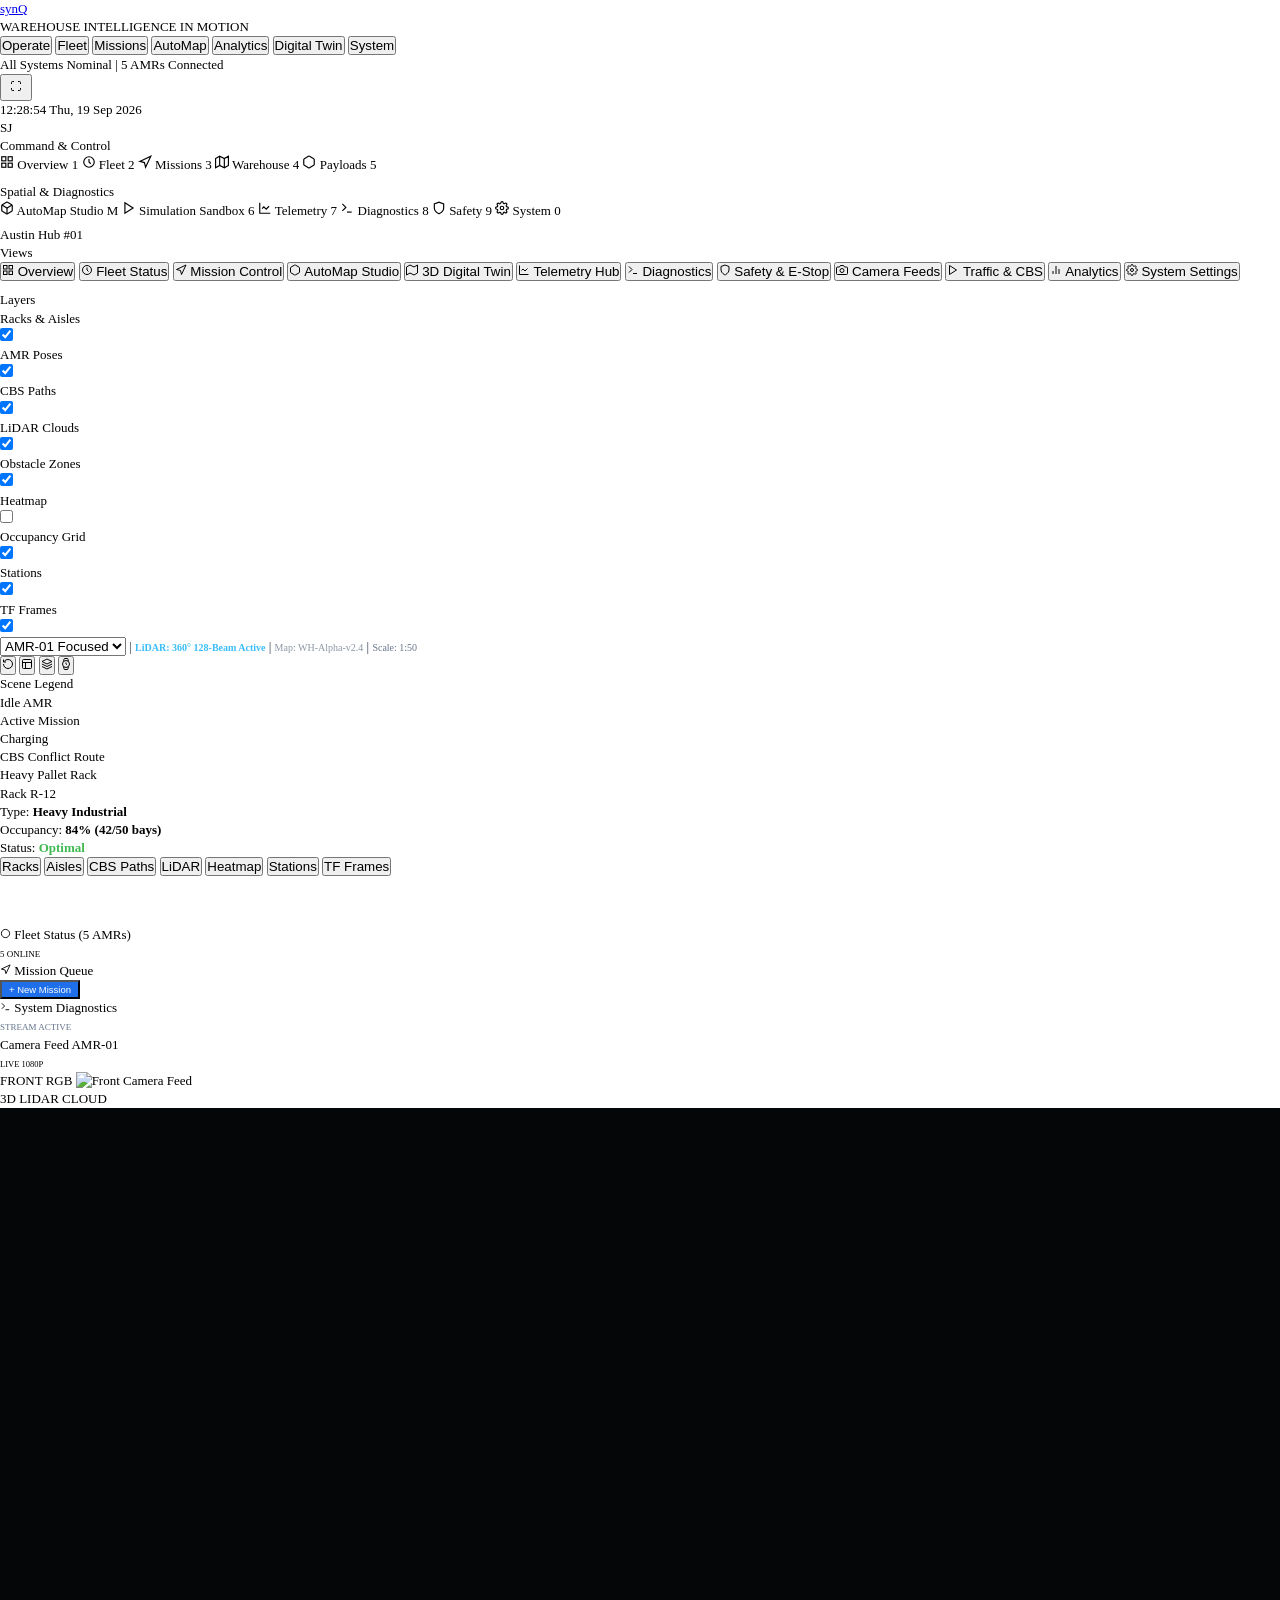
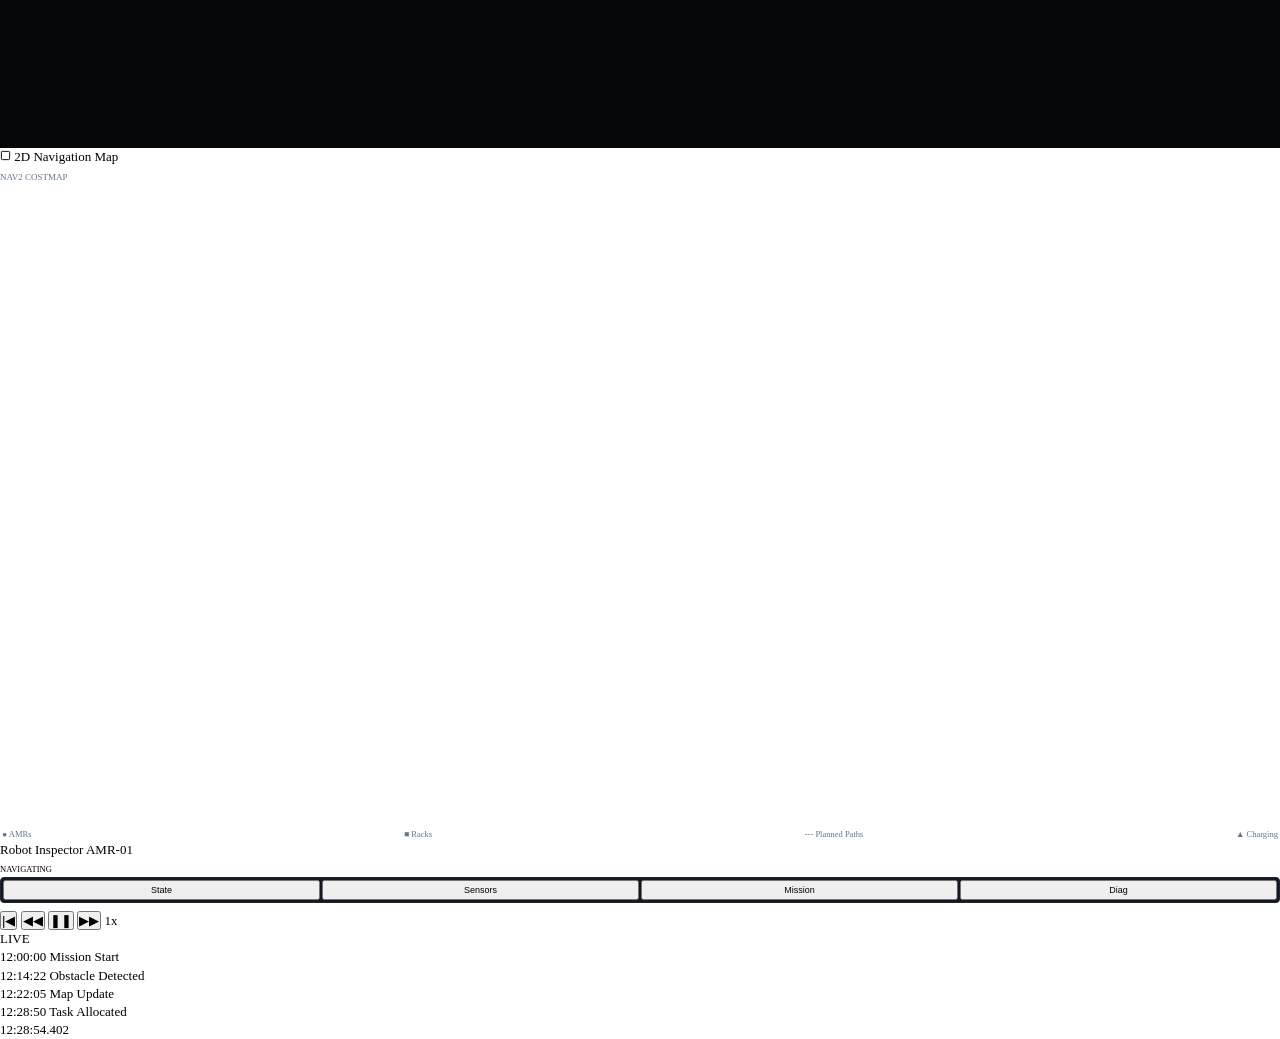
==== commit 3fc3ca59: "feat(ui): implement commercial-grade Operate Command Center and AutoMap Deployment Center matching r" ====
--- a/frontend/index.html
+++ b/frontend/index.html
@@ -655,63 +655,54 @@
 <body>
   <div id="synqAppRoot">
 
-    <!-- 1. TOP OPERATIONAL HEADER -->
-    <header class="synq-topbar">
-      <div class="topbar-left">
-        <button class="sidebar-toggle-btn" title="Toggle Sidebar (Ctrl+B)" onclick="playHapticClick('high'); toggleSidebar();">
-          <svg width="14" height="14" viewBox="0 0 24 24" fill="none" stroke="currentColor" stroke-width="2"><line x1="3" y1="12" x2="21" y2="12"></line><line x1="3" y1="6" x2="21" y2="6"></line><line x1="3" y1="18" x2="21" y2="18"></line></svg>
+    <!-- 1. UNIVERSAL OPERATIONAL MASTER HEADER (Matches Reference Screenshots) -->
+    <header class="synq-master-header">
+      <div class="synq-brand-wrap">
+        <a href="#" class="synq-logo-mark" onclick="navigateTo('overview'); return false;">
+          <div class="synq-logo-text">syn<span class="q-dot">Q</span></div>
+        </a>
+        <div class="synq-tagline">WAREHOUSE INTELLIGENCE IN MOTION</div>
+      </div>
+
+      <!-- Center Primary Navigation Tabs -->
+      <nav class="synq-header-tabs">
+        <button class="synq-nav-tab active" data-nav="overview" onclick="playHapticClick('high'); navigateTo('overview');">
+          <span>Operate</span>
         </button>
-        <div class="brand-block">
-          <span class="brand-logo-text">synQ</span>
-          <span class="brand-env-badge">v3.0-RC</span>
-        </div>
-        <span class="synq-badge online" id="topbarStatusPill"><span class="synq-badge-dot radar-ping"></span>SYSTEM OPERATIONAL</span>
-
-        <!-- Autonomy Loop Pipeline Strip -->
-        <div class="autonomy-pipeline-strip" title="Click to inspect current Autonomy Loop decision state (HotKey: ?)" onclick="playHapticClick('high'); navigateTo('overview'); setPanelTab('autonomy');">
-          <div class="pipeline-step" id="step-task"><div class="step-dot"></div><span>TASK</span></div>
-          <span class="pipeline-arrow" id="arr-0">→</span>
-          <div class="pipeline-step" id="step-decision"><div class="step-dot"></div><span>DECISION</span></div>
-          <span class="pipeline-arrow" id="arr-1">→</span>
-          <div class="pipeline-step" id="step-route"><div class="step-dot"></div><span>ROUTE</span></div>
-          <span class="pipeline-arrow" id="arr-2">→</span>
-          <div class="pipeline-step active" id="step-exec"><div class="step-dot"></div><span>EXECUTION</span></div>
-          <span class="pipeline-arrow" id="arr-3">→</span>
-          <div class="pipeline-step" id="step-conflict"><div class="step-dot"></div><span>CONFLICT</span></div>
-          <span class="pipeline-arrow" id="arr-4">→</span>
-          <div class="pipeline-step" id="step-recovery"><div class="step-dot"></div><span>RECOVERY</span></div>
-          <span class="pipeline-arrow" id="arr-5">→</span>
-          <div class="pipeline-step" id="step-verify"><div class="step-dot"></div><span>VERIFIED</span></div>
-        </div>
-      </div>
-
-      <!-- Topbar Telemetry Strip -->
-      <div class="topbar-telemetry-strip">
-        <div class="topbar-metric-item">Fleet: <strong id="topbarFleetStatus">3 / 3 ONLINE</strong></div>
-        <span style="color: var(--synq-border-default);">|</span>
-        <div class="topbar-metric-item">Missions: <strong id="topbarActiveMissions">01 ACTIVE</strong></div>
-        <span style="color: var(--synq-border-default);">|</span>
-        <div class="topbar-metric-item">Warnings: <strong id="topbarWarnings" style="color: var(--synq-status-online);">00</strong></div>
-        <span style="color: var(--synq-border-default);">|</span>
-        <div class="topbar-metric-item">Latency: <strong id="topbarLatency">12 ms</strong></div>
-        <span style="color: var(--synq-border-default);">|</span>
-        <span class="synq-badge online" id="topbarSourceBadge" style="font-size: 9px;"><span class="synq-badge-dot radar-ping"></span>ROS 2 LIVE</span>
-      </div>
-
-      <div class="topbar-right">
-        <button class="synq-btn" style="background: rgba(88,166,255,0.12); color: #58a6ff; border-color: rgba(88,166,255,0.3);" onclick="playHapticClick('high'); openDemoQrModal();">
-          <span>Judge Demo QR</span>
+        <button class="synq-nav-tab" data-nav="fleet" onclick="playHapticClick('high'); navigateTo('fleet');">
+          <span>Fleet</span>
         </button>
-        <div class="moving-border-btn" onclick="playHapticClick('high'); navigateTo('overview'); openWhyFLTXDrawer();" title="Inspect Autonomy Decision Reasoning (HotKey: ?)">
-          <button class="moving-border-btn-inner">
-            <span>Why Did FLTX Do This?</span>
-            <span class="kbd-chip" style="margin-left:4px;">?</span>
-          </button>
-        </div>
-        <button class="synq-btn btn-danger" id="btnEstop" onclick="playHapticClick('low'); toggleGlobalEstop();">
-          <span id="estopLabel">Emergency Stop (All)</span>
-          <span class="kbd-chip" style="margin-left:4px; background: rgba(0,0,0,0.3); border-color: rgba(255,255,255,0.25); color:#fff;">E</span>
+        <button class="synq-nav-tab" data-nav="missions" onclick="playHapticClick('high'); navigateTo('missions');">
+          <span>Missions</span>
         </button>
+        <button class="synq-nav-tab" data-nav="automap" onclick="playHapticClick('high'); navigateTo('automap');">
+          <span>AutoMap</span>
+        </button>
+        <button class="synq-nav-tab" data-nav="telemetry" onclick="playHapticClick('high'); navigateTo('telemetry');">
+          <span>Analytics</span>
+        </button>
+        <button class="synq-nav-tab" data-nav="warehouse" onclick="playHapticClick('high'); navigateTo('warehouse');">
+          <span>Digital Twin</span>
+        </button>
+        <button class="synq-nav-tab" data-nav="settings" onclick="playHapticClick('high'); navigateTo('settings');">
+          <span>System</span>
+        </button>
+      </nav>
+
+      <!-- Right Header Controls -->
+      <div class="synq-header-right">
+        <div class="synq-status-pill">
+          <span class="status-dot"></span>
+          <span id="masterStatusText">All Systems Nominal | 5 AMRs Connected</span>
+        </div>
+        <button class="synq-btn" style="padding: 4px 8px;" onclick="toggleFullscreen()" title="Toggle Fullscreen">
+          <svg width="12" height="12" viewBox="0 0 24 24" fill="none" stroke="currentColor" stroke-width="2"><path d="M8 3H5a2 2 0 0 0-2 2v3m18 0V5a2 2 0 0 0-2-2h-3m0 18h3a2 2 0 0 0 2-2v-3M3 16v3a2 2 0 0 0 2 2h3"></path></svg>
+        </button>
+        <div class="synq-clock-box">
+          <span class="synq-clock-time" id="headerClockTime">12:28:54</span>
+          <span class="synq-clock-date" id="headerClockDate">Thu, 19 Sep 2026</span>
+        </div>
+        <div class="synq-user-avatar" title="Operator: Subham Joshi (SJ)">SJ</div>
       </div>
     </header>
 
@@ -812,143 +803,370 @@
       <!-- 3. MULTI-VIEW MAIN CONTAINER -->
       <main class="synq-main-view">
 
-        <!-- VIEW 1: OVERVIEW (HERO DIGITAL TWIN + KPI RIBBON + CONTEXT PANEL) -->
-        <div class="view-page active" id="view-overview">
-          <div class="view-overview-layout">
-
-            <!-- KPI Ribbon -->
-            <div class="overview-top-kpis">
-              <div class="kpi-tile">
-                <span class="kpi-label">Active AMRs</span>
-                <div class="kpi-value-row">
-                  <span class="kpi-value" id="kpiActiveRobots">3</span>
-                  <span class="kpi-delta pos">100% ONLINE</span>
+        <!-- VIEW 1: OPERATE COMMAND CENTER (Matches Reference Screenshot 2) -->
+        <div class="view-page active" id="view-overview" style="padding:0; height:100%; overflow:hidden;">
+          <div class="synq-command-body" style="height:100%;">
+
+            <!-- LEFT OPERATE SIDEBAR: VIEWS & LAYERS -->
+            <aside class="synq-operate-sidebar">
+              <div class="sidebar-group-title">Views</div>
+              <div class="sidebar-views-list">
+                <button class="sidebar-view-btn active" data-vroute="overview" onclick="playHapticClick('high'); navigateTo('overview');">
+                  <svg width="12" height="12" viewBox="0 0 24 24" fill="none" stroke="currentColor" stroke-width="2"><rect x="3" y="3" width="7" height="7"></rect><rect x="14" y="3" width="7" height="7"></rect><rect x="14" y="14" width="7" height="7"></rect><rect x="3" y="14" width="7" height="7"></rect></svg>
+                  <span>Overview</span>
+                </button>
+                <button class="sidebar-view-btn" data-vroute="fleet" onclick="playHapticClick('high'); navigateTo('fleet');">
+                  <svg width="12" height="12" viewBox="0 0 24 24" fill="none" stroke="currentColor" stroke-width="2"><circle cx="12" cy="12" r="9"></circle><path d="M12 7v5l3 3"></path></svg>
+                  <span>Fleet Status</span>
+                </button>
+                <button class="sidebar-view-btn" data-vroute="missions" onclick="playHapticClick('high'); navigateTo('missions');">
+                  <svg width="12" height="12" viewBox="0 0 24 24" fill="none" stroke="currentColor" stroke-width="2"><polygon points="3 11 22 2 13 21 11 13 3 11"></polygon></svg>
+                  <span>Mission Control</span>
+                </button>
+                <button class="sidebar-view-btn" data-vroute="automap" onclick="playHapticClick('high'); navigateTo('automap');">
+                  <svg width="12" height="12" viewBox="0 0 24 24" fill="none" stroke="currentColor" stroke-width="2"><path d="M21 16V8a2 2 0 0 0-1-1.73l-7-4a2 2 0 0 0-2 0l-7 4A2 2 0 0 0 3 8v8a2 2 0 0 0 1 1.73l7 4a2 2 0 0 0 2 0l7-4A2 2 0 0 0 21 16z"></path></svg>
+                  <span>AutoMap Studio</span>
+                </button>
+                <button class="sidebar-view-btn" data-vroute="warehouse" onclick="playHapticClick('high'); navigateTo('warehouse');">
+                  <svg width="12" height="12" viewBox="0 0 24 24" fill="none" stroke="currentColor" stroke-width="2"><polygon points="1 6 1 22 8 18 16 22 23 18 23 2 16 6 8 2 1 6"></polygon></svg>
+                  <span>3D Digital Twin</span>
+                </button>
+                <button class="sidebar-view-btn" data-vroute="telemetry" onclick="playHapticClick('high'); navigateTo('telemetry');">
+                  <svg width="12" height="12" viewBox="0 0 24 24" fill="none" stroke="currentColor" stroke-width="2"><path d="M3 3v18h18"></path><path d="m19 9-5 5-4-4-3 3"></path></svg>
+                  <span>Telemetry Hub</span>
+                </button>
+                <button class="sidebar-view-btn" data-vroute="diagnostics" onclick="playHapticClick('high'); navigateTo('diagnostics');">
+                  <svg width="12" height="12" viewBox="0 0 24 24" fill="none" stroke="currentColor" stroke-width="2"><polyline points="4 17 10 11 4 5"></polyline><line x1="12" y1="19" x2="20" y2="19"></line></svg>
+                  <span>Diagnostics</span>
+                </button>
+                <button class="sidebar-view-btn" data-vroute="safety" onclick="playHapticClick('high'); navigateTo('safety');">
+                  <svg width="12" height="12" viewBox="0 0 24 24" fill="none" stroke="currentColor" stroke-width="2"><path d="M12 22s8-4 8-10V5l-8-3-8 3v7c0 6 8 10 8 10z"></path></svg>
+                  <span>Safety & E-Stop</span>
+                </button>
+                <button class="sidebar-view-btn" data-vroute="camera" onclick="playHapticClick('high'); focusCameraFeed();">
+                  <svg width="12" height="12" viewBox="0 0 24 24" fill="none" stroke="currentColor" stroke-width="2"><path d="M23 19a2 2 0 0 1-2 2H3a2 2 0 0 1-2-2V8a2 2 0 0 1 2-2h4l2-3h6l2 3h4a2 2 0 0 1 2 2z"></path><circle cx="12" cy="13" r="4"></circle></svg>
+                  <span>Camera Feeds</span>
+                </button>
+                <button class="sidebar-view-btn" data-vroute="simulation" onclick="playHapticClick('high'); navigateTo('simulation');">
+                  <svg width="12" height="12" viewBox="0 0 24 24" fill="none" stroke="currentColor" stroke-width="2"><polygon points="5 3 19 12 5 21 5 3"></polygon></svg>
+                  <span>Traffic & CBS</span>
+                </button>
+                <button class="sidebar-view-btn" data-vroute="payloads" onclick="playHapticClick('high'); navigateTo('payloads');">
+                  <svg width="12" height="12" viewBox="0 0 24 24" fill="none" stroke="currentColor" stroke-width="2"><line x1="18" y1="20" x2="18" y2="10"></line><line x1="12" y1="20" x2="12" y2="4"></line><line x1="6" y1="20" x2="6" y2="14"></line></svg>
+                  <span>Analytics</span>
+                </button>
+                <button class="sidebar-view-btn" data-vroute="settings" onclick="playHapticClick('high'); navigateTo('settings');">
+                  <svg width="12" height="12" viewBox="0 0 24 24" fill="none" stroke="currentColor" stroke-width="2"><circle cx="12" cy="12" r="3"></circle><path d="M19.4 15a1.65 1.65 0 0 0 .33 1.82l.06.06a2 2 0 0 1 0 2.83 2 2 0 0 1-2.83 0l-.06-.06a1.65 1.65 0 0 0-1.82-.33 1.65 1.65 0 0 0-1 1.51V21a2 2 0 0 1-2 2 2 2 0 0 1-2-2v-.09A1.65 1.65 0 0 0 9 19.4a1.65 1.65 0 0 0-1.82.33l-.06.06a2 2 0 0 1-2.83 0 2 2 0 0 1 0-2.83l.06-.06a1.65 1.65 0 0 0 .33-1.82 1.65 1.65 0 0 0-1.51-1H3a2 2 0 0 1-2-2 2 2 0 0 1 2-2h.09A1.65 1.65 0 0 0 4.6 9a1.65 1.65 0 0 0-.33-1.82l-.06-.06a2 2 0 0 1 0-2.83 2 2 0 0 1 2.83 0l.06.06a1.65 1.65 0 0 0 1.82.33H9a1.65 1.65 0 0 0 1-1.51V3a2 2 0 0 1 2-2 2 2 0 0 1 2 2v.09a1.65 1.65 0 0 0 1 1.51 1.65 1.65 0 0 0 1.82-.33l.06-.06a2 2 0 0 1 2.83 0 2 2 0 0 1 0 2.83l-.06.06a1.65 1.65 0 0 0-.33 1.82V9a1.65 1.65 0 0 0 1.51 1H21a2 2 0 0 1 2 2 2 2 0 0 1-2 2h-.09a1.65 1.65 0 0 0-1.51 1z"></path></svg>
+                  <span>System Settings</span>
+                </button>
+              </div>
+
+              <div class="sidebar-group-title" style="margin-top: 10px;">Layers</div>
+              <div class="sidebar-layers-list">
+                <label class="layer-switch-row">
+                  <span>Racks & Aisles</span>
+                  <div class="synq-switch">
+                    <input type="checkbox" checked onchange="toggleTwinLayer('racks')">
+                    <span class="synq-switch-slider"></span>
+                  </div>
+                </label>
+                <label class="layer-switch-row">
+                  <span>AMR Poses</span>
+                  <div class="synq-switch">
+                    <input type="checkbox" checked onchange="toggleTwinLayer('amrs')">
+                    <span class="synq-switch-slider"></span>
+                  </div>
+                </label>
+                <label class="layer-switch-row">
+                  <span>CBS Paths</span>
+                  <div class="synq-switch">
+                    <input type="checkbox" checked onchange="toggleTwinLayer('plannedPath')">
+                    <span class="synq-switch-slider"></span>
+                  </div>
+                </label>
+                <label class="layer-switch-row">
+                  <span>LiDAR Clouds</span>
+                  <div class="synq-switch">
+                    <input type="checkbox" checked onchange="toggleTwinLayer('lidar')">
+                    <span class="synq-switch-slider"></span>
+                  </div>
+                </label>
+                <label class="layer-switch-row">
+                  <span>Obstacle Zones</span>
+                  <div class="synq-switch">
+                    <input type="checkbox" checked onchange="toggleTwinLayer('zones')">
+                    <span class="synq-switch-slider"></span>
+                  </div>
+                </label>
+                <label class="layer-switch-row">
+                  <span>Heatmap</span>
+                  <div class="synq-switch">
+                    <input type="checkbox" onchange="toggleTwinLayer('heatmap')">
+                    <span class="synq-switch-slider"></span>
+                  </div>
+                </label>
+                <label class="layer-switch-row">
+                  <span>Occupancy Grid</span>
+                  <div class="synq-switch">
+                    <input type="checkbox" checked onchange="toggleTwinLayer('grid')">
+                    <span class="synq-switch-slider"></span>
+                  </div>
+                </label>
+                <label class="layer-switch-row">
+                  <span>Stations</span>
+                  <div class="synq-switch">
+                    <input type="checkbox" checked onchange="toggleTwinLayer('stations')">
+                    <span class="synq-switch-slider"></span>
+                  </div>
+                </label>
+                <label class="layer-switch-row">
+                  <span>TF Frames</span>
+                  <div class="synq-switch">
+                    <input type="checkbox" checked onchange="toggleTwinLayer('tfFrames')">
+                    <span class="synq-switch-slider"></span>
+                  </div>
+                </label>
+              </div>
+            </aside>
+
+            <!-- CENTER WORKSPACE STACK: 3D VIEWPORT + BOTTOM COCKPIT -->
+            <div class="synq-main-center-stack">
+
+              <!-- CENTRAL 3D VIEWPORT STAGE -->
+              <div class="synq-viewport-stage" id="viewportStage">
+                <canvas id="warehouseCanvas" style="display:none;"></canvas>
+                <div id="warehouse3DContainer" style="width:100%; height:100%; position:absolute; top:0; left:0;"></div>
+
+                <!-- In-Canvas Top Floating Bar -->
+                <div class="in-canvas-top-bar">
+                  <div class="in-canvas-pill-group">
+                    <select class="in-canvas-select" id="canvasRobotSelect" onchange="selectRobot(this.value)">
+                      <option value="synq-amr-01">AMR-01 Focused</option>
+                      <option value="synq-amr-02">AMR-02</option>
+                      <option value="synq-amr-03">AMR-03</option>
+                      <option value="synq-amr-04">AMR-04</option>
+                      <option value="synq-amr-05">AMR-05</option>
+                    </select>
+                    <span style="color:#2d3646;">|</span>
+                    <span style="font-size:10px; color:#38bdf8; font-weight:600;">LiDAR: 360° 128-Beam Active</span>
+                    <span style="color:#2d3646;">|</span>
+                    <span style="font-size:10px; color:#8c96a5;">Map: WH-Alpha-v2.4</span>
+                    <span style="color:#2d3646;">|</span>
+                    <span style="font-size:10px; color:#64748b;">Scale: 1:50</span>
+                  </div>
+
+                  <div class="in-canvas-pill-group">
+                    <button class="in-canvas-icon-btn" onclick="set3DPreset('perspective')" title="Reset View">
+                      <svg width="12" height="12" viewBox="0 0 24 24" fill="none" stroke="currentColor" stroke-width="2"><path d="M3 12a9 9 0 1 0 9-9 9.75 9.75 0 0 0-6.74 2.74L3 8"></path><path d="M3 3v5h5"></path></svg>
+                    </button>
+                    <button class="in-canvas-icon-btn" onclick="set3DPreset('topdown')" title="Top-Down View">
+                      <svg width="12" height="12" viewBox="0 0 24 24" fill="none" stroke="currentColor" stroke-width="2"><rect x="3" y="3" width="18" height="18" rx="2"></rect><line x1="3" y1="9" x2="21" y2="9"></line><line x1="9" y1="21" x2="9" y2="9"></line></svg>
+                    </button>
+                    <button class="in-canvas-icon-btn" onclick="set3DPreset('perspective')" title="Isometric Perspective">
+                      <svg width="12" height="12" viewBox="0 0 24 24" fill="none" stroke="currentColor" stroke-width="2"><polygon points="12 2 2 7 12 12 22 7 12 2"></polygon><polyline points="2 17 12 22 22 17"></polyline><polyline points="2 12 12 17 22 12"></polyline></svg>
+                    </button>
+                    <button class="in-canvas-icon-btn" onclick="set3DPreset('follow')" title="Follow Active AMR">
+                      <svg width="12" height="12" viewBox="0 0 24 24" fill="none" stroke="currentColor" stroke-width="2"><circle cx="12" cy="12" r="7"></circle><polyline points="12 9 12 12 13.5 13.5"></polyline><path d="M16.51 17.35l-.35 3.83a2 2 0 0 1-2 1.82H9.83a2 2 0 0 1-2-1.82l-.35-3.83m.01-10.7l.35-3.83A2 2 0 0 1 9.83 1h4.35a2 2 0 0 1 2 1.82l.35 3.83"></path></svg>
+                    </button>
+                  </div>
                 </div>
-              </div>
-              <div class="kpi-tile">
-                <span class="kpi-label">Active Missions</span>
-                <div class="kpi-value-row">
-                  <span class="kpi-value" id="kpiActiveMissions">1</span>
-                  <span class="kpi-delta neu" id="kpiTaskName">TASK-4821</span>
+
+                <!-- In-Canvas Top-Right Floating Legend -->
+                <div class="in-canvas-legend">
+                  <div class="in-canvas-legend-header">
+                    <span>Scene Legend</span>
+                  </div>
+                  <div class="in-canvas-legend-item">
+                    <span style="width:7px; height:7px; border-radius:50%; background:#8c96a5;"></span>
+                    <span>Idle AMR</span>
+                  </div>
+                  <div class="in-canvas-legend-item">
+                    <span style="width:7px; height:7px; border-radius:50%; background:#1f6feb;"></span>
+                    <span>Active Mission</span>
+                  </div>
+                  <div class="in-canvas-legend-item">
+                    <span style="width:7px; height:7px; border-radius:50%; background:#e3b341;"></span>
+                    <span>Charging</span>
+                  </div>
+                  <div class="in-canvas-legend-item">
+                    <span style="width:7px; height:7px; border-radius:50%; background:#f85149;"></span>
+                    <span>CBS Conflict Route</span>
+                  </div>
+                  <div class="in-canvas-legend-item">
+                    <span style="width:7px; height:7px; border-radius:2px; background:#d29922;"></span>
+                    <span>Heavy Pallet Rack</span>
+                  </div>
                 </div>
-              </div>
-              <div class="kpi-tile">
-                <span class="kpi-label">Completed Tasks</span>
-                <div class="kpi-value-row">
-                  <span class="kpi-value" id="kpiCompletedTasks">148</span>
-                  <span class="kpi-delta pos">+12 TODAY</span>
+
+                <!-- Interactive Rack Callout Overlay -->
+                <div class="rack-callout-overlay" id="rackCalloutOverlay">
+                  <div class="rack-callout-title" id="rackCalloutTitle">Rack R-12</div>
+                  <div class="rack-callout-row"><span>Type:</span> <strong id="rackCalloutType">Heavy Industrial</strong></div>
+                  <div class="rack-callout-row"><span>Occupancy:</span> <strong id="rackCalloutOcc">84% (42/50 bays)</strong></div>
+                  <div class="rack-callout-row"><span>Status:</span> <strong id="rackCalloutStatus" style="color:#3fb950;">Optimal</strong></div>
                 </div>
-              </div>
-              <div class="kpi-tile">
-                <span class="kpi-label">Fleet Utilization</span>
-                <div class="kpi-value-row">
-                  <span class="kpi-value" id="kpiUtilization">81.4%</span>
-                  <span class="kpi-delta pos">+4.2%</span>
-                </div>
-              </div>
-              <div class="kpi-tile">
-                <span class="kpi-label">Average SoC</span>
-                <div class="kpi-value-row">
-                  <span class="kpi-value" id="kpiAvgBattery">91.2%</span>
-                  <span class="kpi-delta pos">NOMINAL</span>
-                </div>
-              </div>
-              <div class="kpi-tile">
-                <span class="kpi-label">Active Warnings</span>
-                <div class="kpi-value-row">
-                  <span class="kpi-value" id="kpiWarnings">0</span>
-                  <span class="kpi-delta pos">0 CRITICAL</span>
-                </div>
-              </div>
-            </div>
-
-            <!-- Central Hero Map & Right Panel Workspace -->
-            <div class="overview-workspace">
-
-              <!-- Warehouse Map -->
-              <section class="map-container" id="mapContainer">
-                <canvas id="warehouseCanvas"></canvas>
-                <div id="warehouse3DContainer" style="display:none; width:100%; height:100%; position:absolute; top:0; left:0; z-index:1;"></div>
-
-                <!-- Foxglove Viewport Dual-Mode Switcher -->
-                <div class="viewport-mode-strip" id="viewportModeStrip">
-                  <button class="mode-tab active" id="btnMode2D" onclick="playHapticClick('high'); setViewportMode('2d')" title="Switch to 2D Planar Tactical Grid">
-                    <svg width="12" height="12" viewBox="0 0 24 24" fill="none" stroke="currentColor" stroke-width="2"><rect x="3" y="3" width="18" height="18" rx="2"></rect><line x1="3" y1="9" x2="21" y2="9"></line><line x1="9" y1="21" x2="9" y2="9"></line></svg>
-                    <span>2D TACTICAL</span>
+
+                <!-- In-Canvas Bottom Floating Layer Pills Bar -->
+                <div class="in-canvas-bottom-pills">
+                  <button class="canvas-layer-pill active" onclick="toggleCanvasLayerPill(this, 'racks')">
+                    <span style="width:5px; height:5px; border-radius:50%; background:#38bdf8;"></span>
+                    <span>Racks</span>
                   </button>
-                  <button class="mode-tab" id="btnMode3D" onclick="playHapticClick('high'); setViewportMode('3d')" title="Switch to Foxglove 3D Spatial WebGL Viewport">
-                    <svg width="12" height="12" viewBox="0 0 24 24" fill="none" stroke="currentColor" stroke-width="2"><path d="M21 16V8a2 2 0 0 0-1-1.73l-7-4a2 2 0 0 0-2 0l-7 4A2 2 0 0 0 3 8v8a2 2 0 0 0 1 1.73l7 4a2 2 0 0 0 2 0l7-4A2 2 0 0 0 21 16z"></path><polyline points="3.27 6.96 12 12.01 20.73 6.96"></polyline><line x1="12" y1="22.08" x2="12" y2="12"></line></svg>
-                    <span>3D SPATIAL</span>
+                  <button class="canvas-layer-pill active" onclick="toggleCanvasLayerPill(this, 'aisles')">
+                    <span style="width:5px; height:5px; border-radius:50%; background:#38bdf8;"></span>
+                    <span>Aisles</span>
+                  </button>
+                  <button class="canvas-layer-pill active" onclick="toggleCanvasLayerPill(this, 'plannedPath')">
+                    <span style="width:5px; height:5px; border-radius:50%; background:#38bdf8;"></span>
+                    <span>CBS Paths</span>
+                  </button>
+                  <button class="canvas-layer-pill active" onclick="toggleCanvasLayerPill(this, 'lidar')">
+                    <span style="width:5px; height:5px; border-radius:50%; background:#38bdf8;"></span>
+                    <span>LiDAR</span>
+                  </button>
+                  <button class="canvas-layer-pill" onclick="toggleCanvasLayerPill(this, 'heatmap')">
+                    <span style="width:5px; height:5px; border-radius:50%; background:#8c96a5;"></span>
+                    <span>Heatmap</span>
+                  </button>
+                  <button class="canvas-layer-pill active" onclick="toggleCanvasLayerPill(this, 'stations')">
+                    <span style="width:5px; height:5px; border-radius:50%; background:#38bdf8;"></span>
+                    <span>Stations</span>
+                  </button>
+                  <button class="canvas-layer-pill active" onclick="toggleCanvasLayerPill(this, 'tfFrames')">
+                    <span style="width:5px; height:5px; border-radius:50%; background:#38bdf8;"></span>
+                    <span>TF Frames</span>
                   </button>
                 </div>
 
-                <!-- Autonomy Visualization Toolbar (2D Mode) -->
-                <div class="map-toolbar" id="toolbar2D">
-                  <button class="tool-btn active" id="btnToggleLanes" onclick="playHapticClick('high'); toggleLayer('lanes')">Transit Lanes</button>
-                  <button class="tool-btn active" id="btnToggleRacks" onclick="playHapticClick('high'); toggleLayer('racks')">Racks</button>
-                  <button class="tool-btn active" id="btnToggleEvaluations" onclick="playHapticClick('high'); toggleLayer('evaluations')">Candidate Evals</button>
-                  <button class="tool-btn active" id="btnToggleRoutes" onclick="playHapticClick('high'); toggleLayer('routes')">CBS Routes</button>
-                  <button class="tool-btn active" id="btnToggleTrails" onclick="playHapticClick('high'); toggleLayer('trails')">Executed Trails</button>
-                  <div class="tool-sep"></div>
-                  <button class="tool-btn" id="btnSimObstacle" onclick="playHapticClick('high'); toggleObstaclePlacement()">Inject Obstacle</button>
-                  <button class="tool-btn" id="btnSimConflict" onclick="playHapticClick('high'); triggerCbsConflictScenario()">Simulate CBS Crossing</button>
-                  <button class="tool-btn" id="btnSimPause" onclick="playHapticClick('high'); toggleSimPause()">Pause</button>
-                  <button class="tool-btn" id="btnSimReset" onclick="playHapticClick('high'); resetSimulationState()">Reset Sim</button>
-                  <button class="tool-btn" id="btnSimSpawn" onclick="playHapticClick('high'); promptSpawnAMR()">+ Spawn AMR</button>
-                  <button class="tool-btn" id="btnSimRemove" onclick="playHapticClick('low'); promptRemoveAMR()">− Remove AMR</button>
-                  <div class="tool-sep"></div>
-                  <button class="tool-btn" onclick="zoomInMap()" title="Zoom In (+)">+</button>
-                  <span id="zoomLevelDisplay" style="font-size:10px; font-family:var(--synq-font-mono); color:var(--synq-text-secondary); padding:0 3px;">100%</span>
-                  <button class="tool-btn" onclick="zoomOutMap()" title="Zoom Out (−)">−</button>
-                  <button class="tool-btn" onclick="resetMapCamera()" title="Reset Camera">Reset</button>
+                <!-- In-Canvas Bottom-Right 3D Axes Gizmo -->
+                <div class="in-canvas-gizmo" id="axesGizmoWrap">
+                  <canvas id="gizmoCanvas" width="44" height="44"></canvas>
                 </div>
 
-                <!-- 3D Spatial Toolbar (Foxglove & Webviz controls) -->
-                <div class="map-toolbar" id="toolbar3D" style="display:none;">
-                  <span style="font-size:9.5px; font-weight:700; color:var(--synq-status-cyan, #38bdf8); padding:0 4px; text-transform:uppercase;">CAMERA:</span>
-                  <button class="tool-btn active" id="btn3DPerspective" onclick="playHapticClick('high'); set3DPreset('perspective')">Perspective</button>
-                  <button class="tool-btn" id="btn3DTopDown" onclick="playHapticClick('high'); set3DPreset('topdown')">Top-Down</button>
-                  <button class="tool-btn" id="btn3DFollow" onclick="playHapticClick('high'); set3DPreset('follow')">Follow AMR</button>
-                  <div class="tool-sep"></div>
-                  <span style="font-size:9.5px; font-weight:700; color:var(--synq-status-cyan, #38bdf8); padding:0 4px; text-transform:uppercase;">3D LAYERS:</span>
-                  <button class="tool-btn active" id="btn3DTf" onclick="playHapticClick('high'); toggle3DLayer('tfFrames')">TF Frames (XYZ)</button>
-                  <button class="tool-btn active" id="btn3DLidar" onclick="playHapticClick('high'); toggle3DLayer('lidar')">LiDAR Point Cloud</button>
-                  <button class="tool-btn active" id="btn3DZones" onclick="playHapticClick('high'); toggle3DLayer('zones')">Safety Zones</button>
-                  <button class="tool-btn active" id="btn3DRacks" onclick="playHapticClick('high'); toggle3DLayer('racks')">Extruded Racks</button>
-                  <button class="tool-btn active" id="btn3DPaths" onclick="playHapticClick('high'); toggle3DLayer('plannedPath')">Trajectories</button>
-                  <div class="tool-sep"></div>
-                  <button class="tool-btn" id="btnSimPause3D" onclick="playHapticClick('high'); toggleSimPause()">Pause</button>
-                  <button class="tool-btn" onclick="playHapticClick('high'); resetSimulationState()">Reset</button>
-                </div>
-
-                <div class="spatial-toast" id="spatialToast">
+                <div class="spatial-toast" id="spatialToast" style="display:none;">
                   <span id="spatialToastMsg">Autonomy Event</span>
                 </div>
-
-                <div class="map-footer-hud">
-                  <span>Warehouse: <strong>15m × 15m Hub</strong></span>
-                  <span id="legendCoords">X: 0.00m, Y: 0.00m</span>
-                  <span>Active CBS Reservations: <strong id="valReservationsCount">0</strong></span>
+              </div>
+
+              <!-- BOTTOM COCKPIT (3 COLUMNS) -->
+              <div class="synq-bottom-cockpit">
+
+                <!-- Column 1: Fleet Status (5 AMRs) -->
+                <div class="cockpit-panel">
+                  <div class="cockpit-panel-header">
+                    <div class="cockpit-panel-title">
+                      <svg width="11" height="11" viewBox="0 0 24 24" fill="none" stroke="currentColor" stroke-width="2"><circle cx="12" cy="12" r="9"></circle></svg>
+                      <span>Fleet Status (5 AMRs)</span>
+                    </div>
+                    <span class="synq-badge online" style="font-size:9px;">5 ONLINE</span>
+                  </div>
+                  <div class="cockpit-panel-body" id="cockpitFleetList">
+                    <!-- Populated dynamically via renderCockpitFleet() -->
+                  </div>
                 </div>
-              </section>
-
-              <!-- Contextual Right Panel -->
-              <aside class="operations-panel">
-                <div class="panel-tabs animated-tabs-strip">
-                  <button class="tab-btn active animated-tab-item" id="tabBtnAutonomy" onclick="setPanelTab('autonomy')">Autonomy Loop</button>
-                  <button class="tab-btn animated-tab-item" id="tabBtnAgent" onclick="setPanelTab('agent')">Ask FLTX</button>
-                  <button class="tab-btn animated-tab-item" id="tabBtnInspector" onclick="setPanelTab('inspector')">Inspector</button>
-                  <button class="tab-btn animated-tab-item" id="tabBtnDispatch" onclick="setPanelTab('dispatch')">Dispatch</button>
-                  <button class="tab-btn animated-tab-item" id="tabBtnFleet" onclick="setPanelTab('fleet')">Fleet</button>
-                  <button class="tab-btn animated-tab-item" id="tabBtnTimeline" onclick="setPanelTab('timeline')">Activity</button>
+
+                <!-- Column 2: Mission Queue (+ New Mission) -->
+                <div class="cockpit-panel">
+                  <div class="cockpit-panel-header">
+                    <div class="cockpit-panel-title">
+                      <svg width="11" height="11" viewBox="0 0 24 24" fill="none" stroke="currentColor" stroke-width="2"><polygon points="3 11 22 2 13 21 11 13 3 11"></polygon></svg>
+                      <span>Mission Queue</span>
+                    </div>
+                    <button class="synq-btn" style="padding: 2px 7px; font-size:9.5px; background: #1f6feb; color:#fff;" onclick="promptNewMission()">
+                      <span>+ New Mission</span>
+                    </button>
+                  </div>
+                  <div class="cockpit-panel-body" id="cockpitMissionList">
+                    <!-- Populated dynamically via renderCockpitMissions() -->
+                  </div>
                 </div>
 
-                <div class="panel-body" id="panelBody">
-                  <!-- Dynamically rendered -->
+                <!-- Column 3: System Diagnostics Log -->
+                <div class="cockpit-panel">
+                  <div class="cockpit-panel-header">
+                    <div class="cockpit-panel-title">
+                      <svg width="11" height="11" viewBox="0 0 24 24" fill="none" stroke="currentColor" stroke-width="2"><polyline points="4 17 10 11 4 5"></polyline><line x1="12" y1="19" x2="20" y2="19"></line></svg>
+                      <span>System Diagnostics</span>
+                    </div>
+                    <span style="font-size:9px; color:#64748b; font-family:var(--synq-font-mono);">STREAM ACTIVE</span>
+                  </div>
+                  <div class="cockpit-panel-body" id="cockpitDiagLogs" style="font-family:var(--synq-font-mono); font-size:9.5px; line-height:1.45; color:#8c96a5;">
+                    <!-- Streaming logs -->
+                  </div>
                 </div>
-              </aside>
-
+
+              </div>
             </div>
+
+            <!-- RIGHT TECHNICAL COCKPIT -->
+            <aside class="synq-right-cockpit">
+
+              <!-- Card 1: Camera Feed AMR-01 -->
+              <div class="cockpit-card">
+                <div class="cockpit-card-header">
+                  <div class="cockpit-card-title">
+                    <span style="width:6px; height:6px; border-radius:50%; background:#10b981;"></span>
+                    <span id="camFeedTitle">Camera Feed AMR-01</span>
+                  </div>
+                  <span class="synq-badge online" style="font-size:8.5px;">LIVE 1080P</span>
+                </div>
+                <div class="quad-sensor-grid">
+                  <div class="sensor-quad-tile">
+                    <span class="sensor-tile-label">FRONT RGB</span>
+                    <img src="/static/public/warehouse_camera.jpg" alt="Front Camera Feed" class="sensor-quad-img">
+                  </div>
+                  <div class="sensor-quad-tile">
+                    <span class="sensor-tile-label">3D LIDAR CLOUD</span>
+                    <canvas id="cockpitLidarPcdCanvas" style="width:100%; height:100%; display:block; background:#040608;"></canvas>
+                  </div>
+                </div>
+              </div>
+
+              <!-- Card 2: 2D Navigation Map -->
+              <div class="cockpit-card">
+                <div class="cockpit-card-header">
+                  <div class="cockpit-card-title">
+                    <svg width="11" height="11" viewBox="0 0 24 24" fill="none" stroke="currentColor" stroke-width="2"><rect x="3" y="3" width="18" height="18" rx="2"></rect></svg>
+                    <span>2D Navigation Map</span>
+                  </div>
+                  <span style="font-size:9px; color:#64748b; font-family:var(--synq-font-mono);">NAV2 COSTMAP</span>
+                </div>
+                <div class="minimap-mount">
+                  <canvas id="minimapCanvas" style="width:100%; height:100%; display:block;"></canvas>
+                </div>
+                <div style="display:flex; justify-content:space-between; font-size:8.5px; color:#64748b; margin-top:4px; padding:0 2px;">
+                  <span>● AMRs</span>
+                  <span>■ Racks</span>
+                  <span>--- Planned Paths</span>
+                  <span>▲ Charging</span>
+                </div>
+              </div>
+
+              <!-- Card 3: Robot Inspector AMR-01 -->
+              <div class="cockpit-card" style="border-bottom:none; flex:1; display:flex; flex-direction:column;">
+                <div class="cockpit-card-header">
+                  <div class="cockpit-card-title">
+                    <span style="width:6px; height:6px; border-radius:50%; background:#38bdf8;"></span>
+                    <span id="inspectorBotTitle">Robot Inspector AMR-01</span>
+                  </div>
+                  <span class="synq-badge online" id="inspectorBotBadge" style="font-size:8.5px;">NAVIGATING</span>
+                </div>
+
+                <!-- Inspector Tabs: State, Sensors, Mission, Diagnostics -->
+                <div style="display:flex; gap:2px; background:#121720; border:1px solid #1e2633; border-radius:4px; padding:2px; margin-bottom:8px;">
+                  <button class="filter-pill active" id="tabState" style="flex:1; text-align:center; font-size:9px; padding:3px 0;" onclick="setInspectorTab('state')">State</button>
+                  <button class="filter-pill" id="tabSensors" style="flex:1; text-align:center; font-size:9px; padding:3px 0;" onclick="setInspectorTab('sensors')">Sensors</button>
+                  <button class="filter-pill" id="tabMission" style="flex:1; text-align:center; font-size:9px; padding:3px 0;" onclick="setInspectorTab('mission')">Mission</button>
+                  <button class="filter-pill" id="tabDiag" style="flex:1; text-align:center; font-size:9px; padding:3px 0;" onclick="setInspectorTab('diagnostics')">Diag</button>
+                </div>
+
+                <div id="inspectorContent" style="flex:1; overflow-y:auto; font-size:9.5px;">
+                  <!-- Key-Value metrics rendered dynamically -->
+                </div>
+              </div>
+
+            </aside>
+
           </div>
         </div>
 
@@ -1025,19 +1243,41 @@
       </main>
     </div>
 
-    <!-- 4. BOTTOM STRIP -->
-    <footer class="synq-footer">
-      <div class="footer-segment">
-        <span>ROS 2: <strong>Active</strong></span>
-        <span>Nav2: <strong>MPPI 50Hz</strong></span>
-        <span>CBS Router: <strong>Space-Time Tree Ready</strong></span>
-        <span>VDA 5050: <strong>v3.0 Ingest</strong></span>
+    <!-- 4. BOTTOM INTERACTIVE PLAYBACK TIMELINE (Matches Reference Screenshots) -->
+    <div class="synq-master-timeline">
+      <div class="timeline-play-controls">
+        <button class="timeline-ctrl-btn" onclick="timelineStepStart()" title="Step to Start">|◀</button>
+        <button class="timeline-ctrl-btn" onclick="timelineRewind()" title="Rewind">◀◀</button>
+        <button class="timeline-ctrl-btn" id="timelinePlayPauseBtn" onclick="toggleTimelinePlay()" title="Pause / Play">❚❚</button>
+        <button class="timeline-ctrl-btn" onclick="timelineFastForward()" title="Fast Forward">▶▶</button>
+        <span class="timeline-speed-chip" id="timelineSpeedChip">1x</span>
+        <div class="timeline-live-badge">LIVE</div>
       </div>
-      <div class="footer-segment">
-        <span>Digital Twin: <strong>Synced (50ms tick)</strong></span>
-        <span>Time: <strong id="stripTime">00:00:00</strong></span>
+
+      <div class="timeline-track-wrap" id="timelineTrackWrap" onclick="onTimelineScrub(event)">
+        <div class="timeline-scrubber-line"></div>
+        <div class="timeline-pin" style="left: 12%;" title="12:00:00 Mission Start">
+          <div class="timeline-pin-dot" style="background:#38bdf8;"></div>
+          <span class="timeline-pin-label">12:00:00 Mission Start</span>
+        </div>
+        <div class="timeline-pin" style="left: 38%;" title="12:14:22 Obstacle Detected">
+          <div class="timeline-pin-dot" style="background:#f85149;"></div>
+          <span class="timeline-pin-label">12:14:22 Obstacle Detected</span>
+        </div>
+        <div class="timeline-pin" style="left: 65%;" title="12:22:05 Map Update">
+          <div class="timeline-pin-dot" style="background:#e3b341;"></div>
+          <span class="timeline-pin-label">12:22:05 Map Update</span>
+        </div>
+        <div class="timeline-pin" style="left: 88%;" title="12:28:50 Task Allocated">
+          <div class="timeline-pin-dot" style="background:#3fb950;"></div>
+          <span class="timeline-pin-label">12:28:50 Task Allocated</span>
+        </div>
       </div>
-    </footer>
+
+      <div class="timeline-clock-display">
+        <span id="timelineClockDisplay">12:28:54.402</span>
+      </div>
+    </div>
 
   </div>
 
@@ -1066,7 +1306,17 @@
     function navigateTo(route) {
       currentRoute = route;
 
-      // Update sidebar active state
+      // Update master header navigation tabs
+      document.querySelectorAll(".synq-nav-tab").forEach(tab => {
+        tab.classList.toggle("active", tab.getAttribute("data-nav") === route);
+      });
+
+      // Update operate sidebar views list
+      document.querySelectorAll(".sidebar-view-btn").forEach(btn => {
+        btn.classList.toggle("active", btn.getAttribute("data-vroute") === route);
+      });
+
+      // Update legacy sidebar active state
       document.querySelectorAll(".nav-item").forEach(item => {
         item.classList.toggle("active", item.getAttribute("data-route") === route);
       });
@@ -1083,6 +1333,13 @@
 
       // Trigger view renderers
       if (route === "overview") {
+        setViewportMode("3d");
+        if (typeof renderCockpitFleet === "function") renderCockpitFleet();
+        if (typeof renderCockpitMissions === "function") renderCockpitMissions();
+        if (typeof renderCockpitDiagLogs === "function") renderCockpitDiagLogs();
+        if (typeof renderInspectorState === "function") renderInspectorState();
+        if (typeof render2DMinimap === "function") render2DMinimap();
+        if (typeof renderCockpitLidarPcd === "function") renderCockpitLidarPcd();
         setTimeout(resizeCanvas, 50);
       } else if (route === "fleet" && typeof renderFleetView === "function") {
         renderFleetView();
@@ -1325,11 +1582,11 @@
     const ctx = canvas.getContext("2d");
 
     let twin3DInstance = null;
-    let currentViewportMode = "2d";
+    let currentViewportMode = "3d";
 
     function resizeCanvas() {
-      const container = document.getElementById("mapContainer");
-      if (container) {
+      const container = document.getElementById("viewportStage") || document.getElementById("mapContainer");
+      if (container && canvas) {
         canvas.width = container.clientWidth;
         canvas.height = container.clientHeight;
       }
@@ -1339,6 +1596,7 @@
     }
     window.addEventListener("resize", resizeCanvas);
     resizeCanvas();
+    setTimeout(() => { setViewportMode("3d"); }, 120);
 
     /* Foxglove Viewport Dual-Mode Controller */
     function setViewportMode(mode) {
